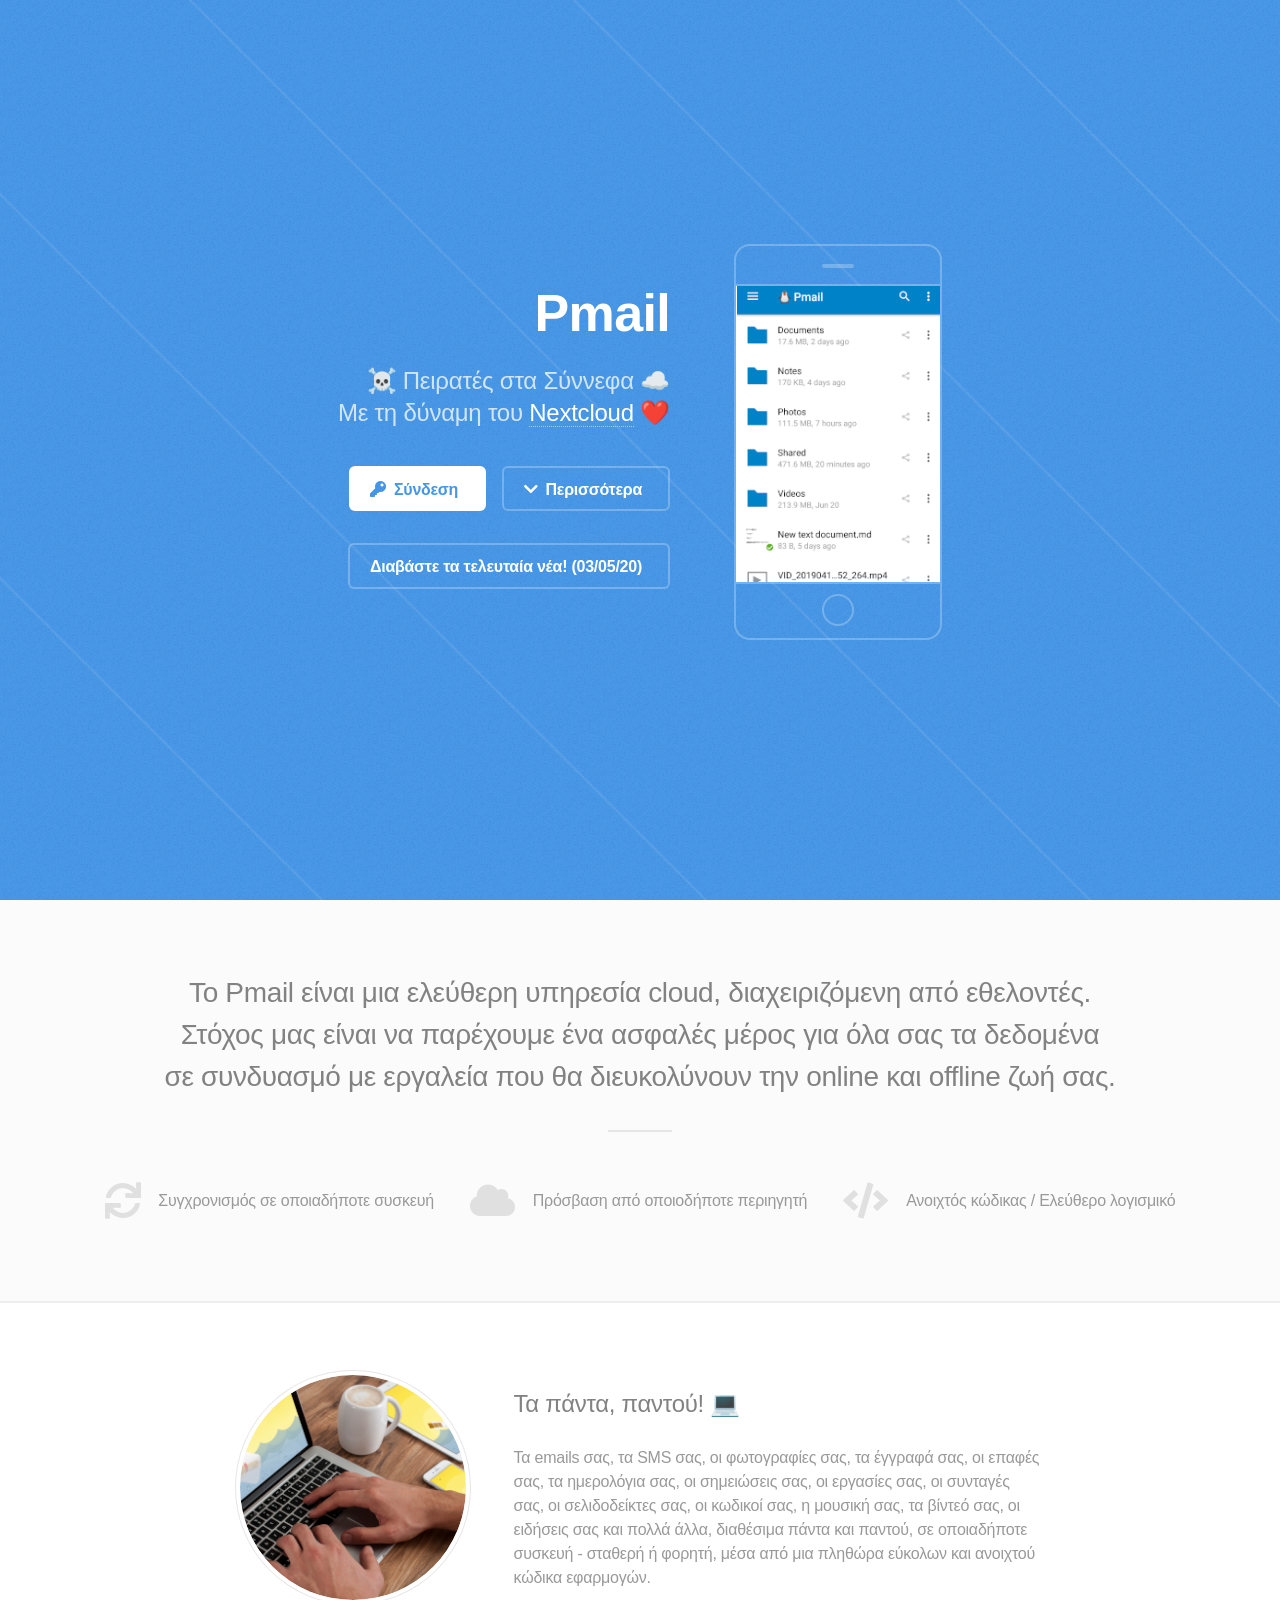
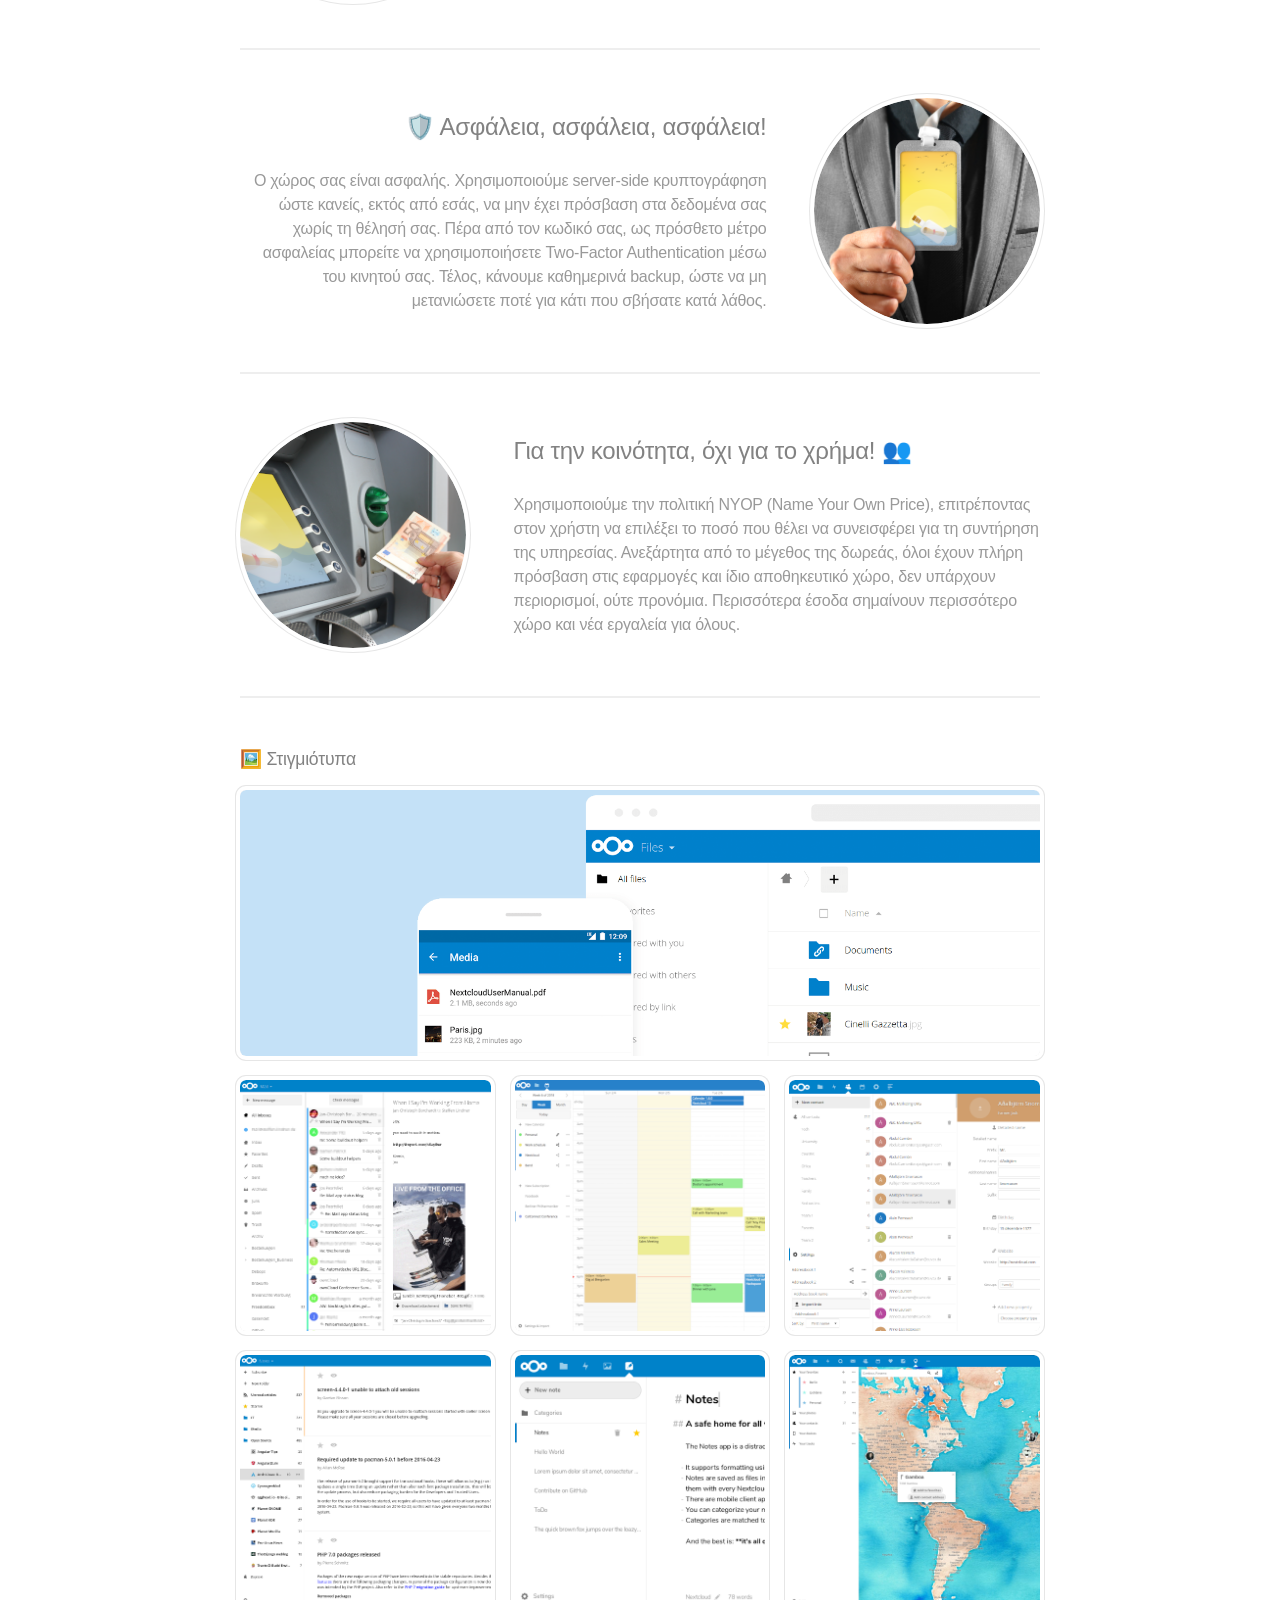
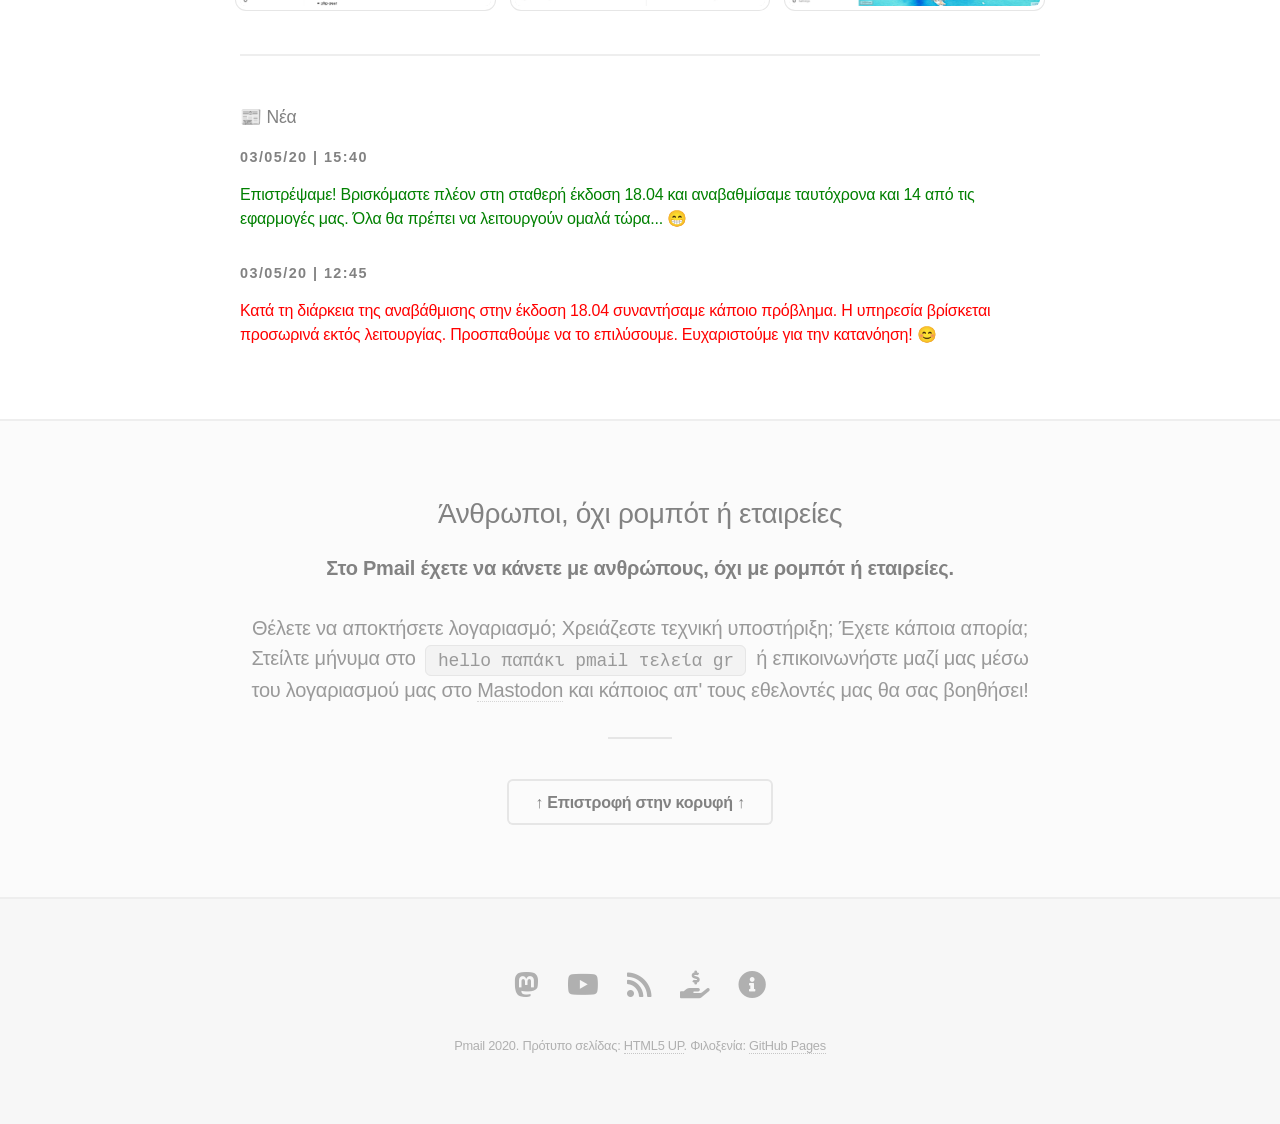
==== index.html @ 4b208e2e "Added NEWS section" ====
<!DOCTYPE HTML>
<!--
	Fractal by HTML5 UP
	html5up.net | @ajlkn
	Free for personal and commercial use under the CCA 3.0 license (html5up.net/license)
-->
<html xmlns="http://www.w3.org/1999/xhtml"
  xmlns:og="http://ogp.me/ns#">
	<head>
		<title>🐧 Pmail</title>
		<meta charset="utf-8" />
        <meta name="title" content="Pmail : Πειρατές Στα Σύννεφα">
        <meta name="description" content="Δωρεάν και ασφαλής cloud υπηρεσία, με τη δύναμη του Nextcloud.">
        <meta name="subject" content="Δωρεάν και ασφαλής cloud υπηρεσία, με τη δύναμη του Nextcloud.">
        <meta name="keywords" content="Pmail, Cloud, Nextcloud, , Owncloud, Dropbox, OneDrive, GoogleDrive, SpiderOak, Mega, iDrive, Box, Seafile, Pcloud, Mediafire, Syncthing, YandexDisk, Cozy, TeamDrive, AmazonCloud, Google Docs, Zoho, RSS, CalDav, CardDav, WebDav, Calendar, Notes, Tasks, Bookmarks, Sync">
        <meta name="author" content="Pmail.gr">
        <meta name="robots" content="index,follow">
        <meta name="googlebot" content="index,follow">
		<meta name="viewport" content="width=device-width, initial-scale=1, user-scalable=no" />
        <meta property="og:title" content="Pmail : Πειρατές Στα Σύννεφα" />
        <meta property="og:description" content="Δωρεάν και ασφαλής cloud υπηρεσία, με τη δύναμη του Nextcloud." />
        <meta property="og:url" content="https://pmail.gr" />
        <meta property="og:image" content="https://pmail.gr/images/thumb.png" />
        <link rel="image_src" href="https://pmail.gr/images/thumb.png" />
		<link rel="stylesheet" href="assets/css/main.css" />
		<noscript><link rel="stylesheet" href="assets/css/noscript.css" /></noscript>
	</head>
	<body class="is-preload">

		<!-- Header -->
			<header id="header">
				<div class="content">
					<h1><a href="#">Pmail</a></h1>
					<p>☠️ Πειρατές στα Σύννεφα ☁️<br />
					Με τη δύναμη του <a href="https://nextcloud.com" target="_blank">Nextcloud</a> ❤️</p>
					<ul class="actions">
						<li><a href="https://cloud.pmail.gr/" class="button primary icon solid fa-key">Σύνδεση</a></li>
						<li><a href="#one" class="button icon solid fa-chevron-down scrolly">Περισσότερα</a></li>
					</ul>
                    <ul class="actions">
                        <li><a href="#three" class="button icon solid scrolly">Διαβάστε τα τελευταία νέα! (03/05/20)</a></li>
					</ul>
				</div>
				<div class="image phone"><div class="inner"><img src="images/screen.png" alt="" /></div></div>
			</header>

		<!-- One -->
			<section id="one" class="wrapper style2 special">
				<header class="major">
					<h2>Το Pmail είναι μια ελεύθερη υπηρεσία cloud, διαχειριζόμενη από εθελοντές. <br />
            Στόχος μας είναι να παρέχουμε ένα ασφαλές μέρος για όλα σας τα δεδομένα <br />
            σε συνδυασμό με εργαλεία που θα διευκολύνουν την online και offline ζωή σας.
				</header>
				<ul class="icons labeled">
					<li><span class="icon solid fa-sync"><span class="label">Συγχρονισμός σε οποιαδήποτε συσκευή</span></span></li>
					<li><span class="icon solid fa-cloud"><span class="label">Πρόσβαση από οποιοδήποτε περιηγητή</span></span></li>
                    <li><span class="icon solid fa-code"><span class="label">Ανοιχτός κώδικας / Ελεύθερο λογισμικό</span></span></li>
				</ul>
			</section>

		<!-- Two -->
			<section id="two" class="wrapper">
				<div class="inner alt">
					<section class="spotlight">
						<div class="image"><img src="images/pic01.png" alt="" /></div>
						<div class="content">
							<h3>Τα πάντα, παντού! 💻</h3>
							<p>Τα emails σας, τα SMS σας, οι φωτογραφίες σας, τα έγγραφά σας, οι επαφές σας, τα ημερολόγια σας, οι σημειώσεις σας, οι εργασίες σας, οι συνταγές σας, οι σελιδοδείκτες σας, οι κωδικοί σας, η μουσική σας, τα βίντεό σας, οι ειδήσεις σας και πολλά άλλα, διαθέσιμα πάντα και παντού, σε οποιαδήποτε συσκευή - σταθερή ή φορητή, μέσα από μια πληθώρα εύκολων και ανοιχτού κώδικα εφαρμογών.</p>
						</div>
					</section>
					<section class="spotlight">
						<div class="image"><img src="images/pic02.png" alt="" /></div>
						<div class="content">
							<h3>🛡️ Ασφάλεια, ασφάλεια, ασφάλεια!</h3>
							<p>Ο χώρος σας είναι ασφαλής. Χρησιμοποιούμε server-side κρυπτογράφηση ώστε κανείς, εκτός από εσάς, να μην έχει πρόσβαση στα δεδομένα σας χωρίς τη θέλησή σας. Πέρα από τον κωδικό σας, ως πρόσθετο μέτρο ασφαλείας μπορείτε να χρησιμοποιήσετε Two-Factor Authentication μέσω του κινητού σας. Τέλος, κάνουμε καθημερινά backup, ώστε να μη μετανιώσετε ποτέ για κάτι που σβήσατε κατά λάθος.</p>
						</div>
					</section>
					<section class="spotlight">
						<div class="image"><img src="images/pic03.png" alt="" /></div>
						<div class="content">
							<h3>Για την κοινότητα, όχι για το χρήμα! 👥</h3>
							<p>Χρησιμοποιούμε την πολιτική NYOP (Name Your Own Price), επιτρέποντας στον χρήστη να επιλέξει το ποσό που θέλει να συνεισφέρει για τη συντήρηση της υπηρεσίας. Ανεξάρτητα από το μέγεθος της δωρεάς, όλοι έχουν πλήρη πρόσβαση στις εφαρμογές και ίδιο αποθηκευτικό χώρο, δεν υπάρχουν περιορισμοί, ούτε προνόμια. Περισσότερα έσοδα σημαίνουν περισσότερο χώρο και νέα εργαλεία για όλους.</p>
						</div>
					</section>

<section>
	</body>
<body>
						<h4>🖼️ Στιγμιότυπα</h4>
						<div class="box alt">
							<div class="row gtr-uniform">
								<div class="col-12"><span class="image fit"><img src="images/pic04.png" alt="Files" title="Files" /></span></div>
								<div class="col-4"><span class="image fit"><img src="images/mail.png" alt="Mail" title="Mail" /></span></div>
								<div class="col-4"><span class="image fit"><img src="images/calendar.png" alt="Calendar" title="Calendar" /></span></div>
								<div class="col-4"><span class="image fit"><img src="images/contacts.png" alt="Contacts" title="Contacts" /></span></div>
								<div class="col-4"><span class="image fit"><img src="images/news.png" alt="News" title="News" /></span></div>
								<div class="col-4"><span class="image fit"><img src="images/notes.png" alt="Notes" title="Notes" /></span></div>
								<div class="col-4"><span class="image fit"><img src="images/maps.png" alt="Maps" title="Maps" /></span></div>
							</div>
						</div>
					</section>

		<!-- Three -->
					<section id="three" class="special">
<h4 align="left">📰 Νέα</h4>
<h5 align="left">03/05/20 | 15:40</h5>
<p align="left" style="color:green">Επιστρέψαμε! Βρισκόμαστε πλέον στη σταθερή έκδοση 18.04 και αναβαθμίσαμε ταυτόχρονα και 14 από τις εφαρμογές μας. Όλα θα πρέπει να λειτουργούν ομαλά τώρα... 😁</p>
<h5 align="left">03/05/20 | 12:45</h5>
<p align="left" style="color:red">Κατά τη διάρκεια της αναβάθμισης στην έκδοση 18.04 συναντήσαμε κάποιο πρόβλημα. Η υπηρεσία βρίσκεται προσωρινά εκτός λειτουργίας. Προσπαθούμε να το επιλύσουμε. Ευχαριστούμε για την κατανόηση! 😊</p>
				</div>
			</section>

			<section id="four" class="wrapper style2 special">
				<header class="major">
					<h2>Άνθρωποι, όχι ρομπότ ή εταιρείες</h2>
					<p><b>Στο Pmail έχετε να κάνετε με ανθρώπους, όχι με ρομπότ ή εταιρείες.</b><br /><br />
					Θέλετε να αποκτήσετε λογαριασμό; Χρειάζεστε τεχνική υποστήριξη; Έχετε κάποια απορία;<br />
                    Στείλτε μήνυμα στο <code>hello παπάκι pmail τελεία gr</code> ή επικοινωνήστε μαζί μας μέσω<br />
                    του λογαριασμού μας στο <a rel="me" href="https://libretooth.gr/@pmail" target="_blank">Mastodon</a> και κάποιος απ' τους εθελοντές μας θα σας βοηθήσει!</p>
                </header>
				<ul class="actions special">
					<li><a href="#header" class="button scrolly">&uarr; Επιστροφή στην κορυφή &uarr;</a></li>
				</ul>
			</section>
	

		<!-- Footer -->
			<footer id="footer">
				<ul class="icons">
					<li><a href="https://libretooth.gr/@pmail" target="_blank" class="icon brands fa-mastodon"><span class="label">Mastodon</span></a></li>
                    <li><a href="https://open.tube/video-channels/pmail/videos" target="_blank" class="icon brands fa-youtube"><span class="label">OpenTube</span></a></li>
                    <li><a href="https://libretooth.gr/users/pmail.rss" target="_blank" class="icon solid fa-rss"><span class="label">RSS</span></a></li>
                    <li><a href="https://el.liberapay.com/pmail/" target="_blank" class="icon solid fa-hand-holding-usd"><span class="label">Liberapay</span></a></li>
                    <li><a href="https://status.pmail.gr/" target="_blank" class="icon solid fas fa-info-circle"><span class="label">Uptime</span></a></li>
				</ul>
				<p class="copyright">Pmail 2020. Πρότυπο σελίδας: <a href="http://html5up.net">HTML5 UP</a>. Φιλοξενία: <a href="https://pages.github.com/">GitHub Pages</a></p>
			</footer>

		<!-- Scripts -->
			<script src="assets/js/jquery.min.js"></script>
			<script src="assets/js/jquery.scrolly.min.js"></script>
			<script src="assets/js/browser.min.js"></script>
			<script src="assets/js/breakpoints.min.js"></script>
			<script src="assets/js/util.js"></script>
			<script src="assets/js/main.js"></script>

	</body>
</html>
---- assets/css/main.css ----
@import url(fontawesome-all.min.css);

/*
	Fractal by HTML5 UP
	html5up.net | @ajlkn
	Free for personal and commercial use under the CCA 3.0 license (html5up.net/license)
*/

html, body, div, span, applet, object,
iframe, h1, h2, h3, h4, h5, h6, p, blockquote,
pre, a, abbr, acronym, address, big, cite,
code, del, dfn, em, img, ins, kbd, q, s, samp,
small, strike, strong, sub, sup, tt, var, b,
u, i, center, dl, dt, dd, ol, ul, li, fieldset,
form, label, legend, table, caption, tbody,
tfoot, thead, tr, th, td, article, aside,
canvas, details, embed, figure, figcaption,
footer, header, hgroup, menu, nav, output, ruby,
section, summary, time, mark, audio, video {
	margin: 0;
	padding: 0;
	border: 0;
	font-size: 100%;
	font: inherit;
	vertical-align: baseline;}

article, aside, details, figcaption, figure,
footer, header, hgroup, menu, nav, section {
	display: block;}

body {
	line-height: 1;
}

ol, ul {
	list-style: none;
}

blockquote, q {
	quotes: none;
}

	blockquote:before, blockquote:after, q:before, q:after {
		content: '';
		content: none;
	}

table {
	border-collapse: collapse;
	border-spacing: 0;
}

body {
	-webkit-text-size-adjust: none;
}

mark {
	background-color: transparent;
	color: inherit;
}

input::-moz-focus-inner {
	border: 0;
	padding: 0;
}

input, select, textarea {
	-moz-appearance: none;
	-webkit-appearance: none;
	-ms-appearance: none;
	appearance: none;
}

/* Basic */

	@-ms-viewport {
		width: device-width;
	}

	body {
		-ms-overflow-style: scrollbar;
	}

	@media screen and (max-width: 360px) {

		html, body {
			min-width: 320px;
		}

	}

	html {
		box-sizing: border-box;
	}

	*, *:before, *:after {
		box-sizing: inherit;
	}

	body {
		background: #ffffff;
	}

		body.is-preload *, body.is-preload *:before, body.is-preload *:after {
			-moz-animation: none !important;
			-webkit-animation: none !important;
			-ms-animation: none !important;
			animation: none !important;
			-moz-transition: none !important;
			-webkit-transition: none !important;
			-ms-transition: none !important;
			transition: none !important;
		}

/* Type */

	body {
		color: #999999;
	}

	html, input, select, textarea {
		font-size: 16pt;
	}

		@media screen and (max-width: 1680px) {

			html, input, select, textarea {
				font-size: 13pt;
			}

		}

		@media screen and (max-width: 1280px) {

			html, input, select, textarea {
				font-size: 12pt;
			}

		}

		@media screen and (max-width: 360px) {

			html, input, select, textarea {
				font-size: 11pt;
			}

		}

	body, input, select, textarea {
		font-family: Arial, Helvetica, sans-serif;
		font-weight: normal;
		line-height: 1.5em;
		letter-spacing: -0.015em;
	}

	a {
		-moz-transition: color 0.2s ease-in-out, border-bottom-color 0.2s ease-in-out;
		-webkit-transition: color 0.2s ease-in-out, border-bottom-color 0.2s ease-in-out;
		-ms-transition: color 0.2s ease-in-out, border-bottom-color 0.2s ease-in-out;
		transition: color 0.2s ease-in-out, border-bottom-color 0.2s ease-in-out;
		text-decoration: none;
		border-bottom: dotted 1px;
	}

		a:hover {
			border-bottom-color: transparent !important;
		}

	strong, b {
		font-weight: bold;
	}

	em, i {
		font-style: italic;
	}

	p {
		margin: 0 0 2em 0;
	}

	h1, h2, h3, h4, h6 {
		font-weight: normal;
		line-height: 1em;
		margin: 0 0 1em 0;
		letter-spacing: -0.0125em;
	}

h5 {
		font-weight: bold;
		line-height: 1em;
		margin: 0 0 1em 0;
		letter-spacing: 0.1em;
	}

		h1 a, h2 a, h3 a, h4 a, h5 a, h6 a {
			color: inherit;
			text-decoration: none;
			border-bottom: none;
		}

		@media screen and (max-width: 980px) {

			h1 br, h2 br, h3 br, h4 br, h5 br, h6 br {
				display: none;
			}

		}

	h2 {
		font-size: 1.75em;
		line-height: 1.5em;
	}

	h3 {
		font-size: 1.5em;
		line-height: 1.5em;
	}

	h4 {
		font-size: 1.1em;
		line-height: 1.5em;
	}

	h5 {
		font-size: 0.9em;
		line-height: 1.5em;
	}

	h6 {
		font-size: 0.7em;
		line-height: 1.5em;
	}

	@media screen and (max-width: 736px) {

		h2 {
			font-size: 1.25em;
		}

		h3 {
			font-size: 1.2em;
		}

		h4 {
			font-size: 1em;
		}

	}

	sub {
		font-size: 0.8em;
		position: relative;
		top: 0.5em;
	}

	sup {
		font-size: 0.8em;
		position: relative;
		top: -0.5em;
	}

	blockquote {
		border-left-style: solid;
		border-left-width: 4px;
		font-style: italic;
		margin: 0 0 2em 0;
		padding: 0.5em 0 0.5em 2em;
	}

	code {
		border-radius: 6px;
		border-style: solid;
		border-width: 1px;
		font-family: "Courier New", monospace;
		font-size: 0.9em;
		margin: 0 0.25em;
		padding: 0.25em 0.65em;
	}

	pre {
		-webkit-overflow-scrolling: touch;
		font-family: "Courier New", monospace;
		font-size: 0.9em;
		margin: 0 0 2em 0;
	}

		pre code {
			display: block;
			line-height: 1.75em;
			padding: 1em 1.5em;
			overflow-x: auto;
		}

	hr {
		border: 0;
		border-bottom-style: solid;
		border-bottom-width: 1px;
		margin: 2em 0;
	}

		hr.major {
			margin: 3em 0;
		}

	.align-left {
		text-align: left;
	}

	.align-center {
		text-align: center;
	}

	.align-right {
		text-align: right;
	}

	input, select, textarea {
		color: #999999;
	}

	a {
		color: inherit;
		border-bottom-color: #d6d6d6;
	}

		a:hover {
			color: #4696e5;
		}

	strong, b {
		color: #828282;
	}

	h1, h2, h3, h4, h5, h6 {
		color: #828282;
	}

	blockquote {
		border-left-color: #e6e6e6;
	}

	code {
		background: rgba(144, 144, 144, 0.075);
		border-color: #e6e6e6;
	}

	hr {
		border-bottom-color: #e6e6e6;
	}

/* Row */

	.row {
		display: flex;
		flex-wrap: wrap;
		box-sizing: border-box;
		align-items: stretch;
	}

		.row > * {
			box-sizing: border-box;
		}

		.row.gtr-uniform > * > :last-child {
			margin-bottom: 0;
		}

		.row.aln-left {
			justify-content: flex-start;
		}

		.row.aln-center {
			justify-content: center;
		}

		.row.aln-right {
			justify-content: flex-end;
		}

		.row.aln-top {
			align-items: flex-start;
		}

		.row.aln-middle {
			align-items: center;
		}

		.row.aln-bottom {
			align-items: flex-end;
		}

		.row > .imp {
			order: -1;
		}

		.row > .col-1 {
			width: 8.33333%;
		}

		.row > .off-1 {
			margin-left: 8.33333%;
		}

		.row > .col-2 {
			width: 16.66667%;
		}

		.row > .off-2 {
			margin-left: 16.66667%;
		}

		.row > .col-3 {
			width: 25%;
		}

		.row > .off-3 {
			margin-left: 25%;
		}

		.row > .col-4 {
			width: 33.33333%;
		}

		.row > .off-4 {
			margin-left: 33.33333%;
		}

		.row > .col-5 {
			width: 41.66667%;
		}

		.row > .off-5 {
			margin-left: 41.66667%;
		}

		.row > .col-6 {
			width: 50%;
		}

		.row > .off-6 {
			margin-left: 50%;
		}

		.row > .col-7 {
			width: 58.33333%;
		}

		.row > .off-7 {
			margin-left: 58.33333%;
		}

		.row > .col-8 {
			width: 66.66667%;
		}

		.row > .off-8 {
			margin-left: 66.66667%;
		}

		.row > .col-9 {
			width: 75%;
		}

		.row > .off-9 {
			margin-left: 75%;
		}

		.row > .col-10 {
			width: 83.33333%;
		}

		.row > .off-10 {
			margin-left: 83.33333%;
		}

		.row > .col-11 {
			width: 91.66667%;
		}

		.row > .off-11 {
			margin-left: 91.66667%;
		}

		.row > .col-12 {
			width: 100%;
		}

		.row > .off-12 {
			margin-left: 100%;
		}

		.row.gtr-0 {
			margin-top: 0;
			margin-left: 0em;
		}

			.row.gtr-0 > * {
				padding: 0 0 0 0em;
			}

			.row.gtr-0.gtr-uniform {
				margin-top: 0em;
			}

				.row.gtr-0.gtr-uniform > * {
					padding-top: 0em;
				}

		.row.gtr-25 {
			margin-top: 0;
			margin-left: -0.375em;
		}

			.row.gtr-25 > * {
				padding: 0 0 0 0.375em;
			}

			.row.gtr-25.gtr-uniform {
				margin-top: -0.375em;
			}

				.row.gtr-25.gtr-uniform > * {
					padding-top: 0.375em;
				}

		.row.gtr-50 {
			margin-top: 0;
			margin-left: -0.75em;
		}

			.row.gtr-50 > * {
				padding: 0 0 0 0.75em;
			}

			.row.gtr-50.gtr-uniform {
				margin-top: -0.75em;
			}

				.row.gtr-50.gtr-uniform > * {
					padding-top: 0.75em;
				}

		.row {
			margin-top: 0;
			margin-left: -1.5em;
		}

			.row > * {
				padding: 0 0 0 1.5em;
			}

			.row.gtr-uniform {
				margin-top: -1.5em;
			}

				.row.gtr-uniform > * {
					padding-top: 1.5em;
				}

		.row.gtr-150 {
			margin-top: 0;
			margin-left: -2.25em;
		}

			.row.gtr-150 > * {
				padding: 0 0 0 2.25em;
			}

			.row.gtr-150.gtr-uniform {
				margin-top: -2.25em;
			}

				.row.gtr-150.gtr-uniform > * {
					padding-top: 2.25em;
				}

		.row.gtr-200 {
			margin-top: 0;
			margin-left: -3em;
		}

			.row.gtr-200 > * {
				padding: 0 0 0 3em;
			}

			.row.gtr-200.gtr-uniform {
				margin-top: -3em;
			}

				.row.gtr-200.gtr-uniform > * {
					padding-top: 3em;
				}

		@media screen and (max-width: 1680px) {

			.row {
				display: flex;
				flex-wrap: wrap;
				box-sizing: border-box;
				align-items: stretch;
			}

				.row > * {
					box-sizing: border-box;
				}

				.row.gtr-uniform > * > :last-child {
					margin-bottom: 0;
				}

				.row.aln-left {
					justify-content: flex-start;
				}

				.row.aln-center {
					justify-content: center;
				}

				.row.aln-right {
					justify-content: flex-end;
				}

				.row.aln-top {
					align-items: flex-start;
				}

				.row.aln-middle {
					align-items: center;
				}

				.row.aln-bottom {
					align-items: flex-end;
				}

				.row > .imp-xlarge {
					order: -1;
				}

				.row > .col-1-xlarge {
					width: 8.33333%;
				}

				.row > .off-1-xlarge {
					margin-left: 8.33333%;
				}

				.row > .col-2-xlarge {
					width: 16.66667%;
				}

				.row > .off-2-xlarge {
					margin-left: 16.66667%;
				}

				.row > .col-3-xlarge {
					width: 25%;
				}

				.row > .off-3-xlarge {
					margin-left: 25%;
				}

				.row > .col-4-xlarge {
					width: 33.33333%;
				}

				.row > .off-4-xlarge {
					margin-left: 33.33333%;
				}

				.row > .col-5-xlarge {
					width: 41.66667%;
				}

				.row > .off-5-xlarge {
					margin-left: 41.66667%;
				}

				.row > .col-6-xlarge {
					width: 50%;
				}

				.row > .off-6-xlarge {
					margin-left: 50%;
				}

				.row > .col-7-xlarge {
					width: 58.33333%;
				}

				.row > .off-7-xlarge {
					margin-left: 58.33333%;
				}

				.row > .col-8-xlarge {
					width: 66.66667%;
				}

				.row > .off-8-xlarge {
					margin-left: 66.66667%;
				}

				.row > .col-9-xlarge {
					width: 75%;
				}

				.row > .off-9-xlarge {
					margin-left: 75%;
				}

				.row > .col-10-xlarge {
					width: 83.33333%;
				}

				.row > .off-10-xlarge {
					margin-left: 83.33333%;
				}

				.row > .col-11-xlarge {
					width: 91.66667%;
				}

				.row > .off-11-xlarge {
					margin-left: 91.66667%;
				}

				.row > .col-12-xlarge {
					width: 100%;
				}

				.row > .off-12-xlarge {
					margin-left: 100%;
				}

				.row.gtr-0 {
					margin-top: 0;
					margin-left: 0em;
				}

					.row.gtr-0 > * {
						padding: 0 0 0 0em;
					}

					.row.gtr-0.gtr-uniform {
						margin-top: 0em;
					}

						.row.gtr-0.gtr-uniform > * {
							padding-top: 0em;
						}

				.row.gtr-25 {
					margin-top: 0;
					margin-left: -0.375em;
				}

					.row.gtr-25 > * {
						padding: 0 0 0 0.375em;
					}

					.row.gtr-25.gtr-uniform {
						margin-top: -0.375em;
					}

						.row.gtr-25.gtr-uniform > * {
							padding-top: 0.375em;
						}

				.row.gtr-50 {
					margin-top: 0;
					margin-left: -0.75em;
				}

					.row.gtr-50 > * {
						padding: 0 0 0 0.75em;
					}

					.row.gtr-50.gtr-uniform {
						margin-top: -0.75em;
					}

						.row.gtr-50.gtr-uniform > * {
							padding-top: 0.75em;
						}

				.row {
					margin-top: 0;
					margin-left: -1.5em;
				}

					.row > * {
						padding: 0 0 0 1.5em;
					}

					.row.gtr-uniform {
						margin-top: -1.5em;
					}

						.row.gtr-uniform > * {
							padding-top: 1.5em;
						}

				.row.gtr-150 {
					margin-top: 0;
					margin-left: -2.25em;
				}

					.row.gtr-150 > * {
						padding: 0 0 0 2.25em;
					}

					.row.gtr-150.gtr-uniform {
						margin-top: -2.25em;
					}

						.row.gtr-150.gtr-uniform > * {
							padding-top: 2.25em;
						}

				.row.gtr-200 {
					margin-top: 0;
					margin-left: -3em;
				}

					.row.gtr-200 > * {
						padding: 0 0 0 3em;
					}

					.row.gtr-200.gtr-uniform {
						margin-top: -3em;
					}

						.row.gtr-200.gtr-uniform > * {
							padding-top: 3em;
						}

		}

		@media screen and (max-width: 1280px) {

			.row {
				display: flex;
				flex-wrap: wrap;
				box-sizing: border-box;
				align-items: stretch;
			}

				.row > * {
					box-sizing: border-box;
				}

				.row.gtr-uniform > * > :last-child {
					margin-bottom: 0;
				}

				.row.aln-left {
					justify-content: flex-start;
				}

				.row.aln-center {
					justify-content: center;
				}

				.row.aln-right {
					justify-content: flex-end;
				}

				.row.aln-top {
					align-items: flex-start;
				}

				.row.aln-middle {
					align-items: center;
				}

				.row.aln-bottom {
					align-items: flex-end;
				}

				.row > .imp-large {
					order: -1;
				}

				.row > .col-1-large {
					width: 8.33333%;
				}

				.row > .off-1-large {
					margin-left: 8.33333%;
				}

				.row > .col-2-large {
					width: 16.66667%;
				}

				.row > .off-2-large {
					margin-left: 16.66667%;
				}

				.row > .col-3-large {
					width: 25%;
				}

				.row > .off-3-large {
					margin-left: 25%;
				}

				.row > .col-4-large {
					width: 33.33333%;
				}

				.row > .off-4-large {
					margin-left: 33.33333%;
				}

				.row > .col-5-large {
					width: 41.66667%;
				}

				.row > .off-5-large {
					margin-left: 41.66667%;
				}

				.row > .col-6-large {
					width: 50%;
				}

				.row > .off-6-large {
					margin-left: 50%;
				}

				.row > .col-7-large {
					width: 58.33333%;
				}

				.row > .off-7-large {
					margin-left: 58.33333%;
				}

				.row > .col-8-large {
					width: 66.66667%;
				}

				.row > .off-8-large {
					margin-left: 66.66667%;
				}

				.row > .col-9-large {
					width: 75%;
				}

				.row > .off-9-large {
					margin-left: 75%;
				}

				.row > .col-10-large {
					width: 83.33333%;
				}

				.row > .off-10-large {
					margin-left: 83.33333%;
				}

				.row > .col-11-large {
					width: 91.66667%;
				}

				.row > .off-11-large {
					margin-left: 91.66667%;
				}

				.row > .col-12-large {
					width: 100%;
				}

				.row > .off-12-large {
					margin-left: 100%;
				}

				.row.gtr-0 {
					margin-top: 0;
					margin-left: 0em;
				}

					.row.gtr-0 > * {
						padding: 0 0 0 0em;
					}

					.row.gtr-0.gtr-uniform {
						margin-top: 0em;
					}

						.row.gtr-0.gtr-uniform > * {
							padding-top: 0em;
						}

				.row.gtr-25 {
					margin-top: 0;
					margin-left: -0.375em;
				}

					.row.gtr-25 > * {
						padding: 0 0 0 0.375em;
					}

					.row.gtr-25.gtr-uniform {
						margin-top: -0.375em;
					}

						.row.gtr-25.gtr-uniform > * {
							padding-top: 0.375em;
						}

				.row.gtr-50 {
					margin-top: 0;
					margin-left: -0.75em;
				}

					.row.gtr-50 > * {
						padding: 0 0 0 0.75em;
					}

					.row.gtr-50.gtr-uniform {
						margin-top: -0.75em;
					}

						.row.gtr-50.gtr-uniform > * {
							padding-top: 0.75em;
						}

				.row {
					margin-top: 0;
					margin-left: -1.5em;
				}

					.row > * {
						padding: 0 0 0 1.5em;
					}

					.row.gtr-uniform {
						margin-top: -1.5em;
					}

						.row.gtr-uniform > * {
							padding-top: 1.5em;
						}

				.row.gtr-150 {
					margin-top: 0;
					margin-left: -2.25em;
				}

					.row.gtr-150 > * {
						padding: 0 0 0 2.25em;
					}

					.row.gtr-150.gtr-uniform {
						margin-top: -2.25em;
					}

						.row.gtr-150.gtr-uniform > * {
							padding-top: 2.25em;
						}

				.row.gtr-200 {
					margin-top: 0;
					margin-left: -3em;
				}

					.row.gtr-200 > * {
						padding: 0 0 0 3em;
					}

					.row.gtr-200.gtr-uniform {
						margin-top: -3em;
					}

						.row.gtr-200.gtr-uniform > * {
							padding-top: 3em;
						}

		}

		@media screen and (max-width: 980px) {

			.row {
				display: flex;
				flex-wrap: wrap;
				box-sizing: border-box;
				align-items: stretch;
			}

				.row > * {
					box-sizing: border-box;
				}

				.row.gtr-uniform > * > :last-child {
					margin-bottom: 0;
				}

				.row.aln-left {
					justify-content: flex-start;
				}

				.row.aln-center {
					justify-content: center;
				}

				.row.aln-right {
					justify-content: flex-end;
				}

				.row.aln-top {
					align-items: flex-start;
				}

				.row.aln-middle {
					align-items: center;
				}

				.row.aln-bottom {
					align-items: flex-end;
				}

				.row > .imp-medium {
					order: -1;
				}

				.row > .col-1-medium {
					width: 8.33333%;
				}

				.row > .off-1-medium {
					margin-left: 8.33333%;
				}

				.row > .col-2-medium {
					width: 16.66667%;
				}

				.row > .off-2-medium {
					margin-left: 16.66667%;
				}

				.row > .col-3-medium {
					width: 25%;
				}

				.row > .off-3-medium {
					margin-left: 25%;
				}

				.row > .col-4-medium {
					width: 33.33333%;
				}

				.row > .off-4-medium {
					margin-left: 33.33333%;
				}

				.row > .col-5-medium {
					width: 41.66667%;
				}

				.row > .off-5-medium {
					margin-left: 41.66667%;
				}

				.row > .col-6-medium {
					width: 50%;
				}

				.row > .off-6-medium {
					margin-left: 50%;
				}

				.row > .col-7-medium {
					width: 58.33333%;
				}

				.row > .off-7-medium {
					margin-left: 58.33333%;
				}

				.row > .col-8-medium {
					width: 66.66667%;
				}

				.row > .off-8-medium {
					margin-left: 66.66667%;
				}

				.row > .col-9-medium {
					width: 75%;
				}

				.row > .off-9-medium {
					margin-left: 75%;
				}

				.row > .col-10-medium {
					width: 83.33333%;
				}

				.row > .off-10-medium {
					margin-left: 83.33333%;
				}

				.row > .col-11-medium {
					width: 91.66667%;
				}

				.row > .off-11-medium {
					margin-left: 91.66667%;
				}

				.row > .col-12-medium {
					width: 100%;
				}

				.row > .off-12-medium {
					margin-left: 100%;
				}

				.row.gtr-0 {
					margin-top: 0;
					margin-left: 0em;
				}

					.row.gtr-0 > * {
						padding: 0 0 0 0em;
					}

					.row.gtr-0.gtr-uniform {
						margin-top: 0em;
					}

						.row.gtr-0.gtr-uniform > * {
							padding-top: 0em;
						}

				.row.gtr-25 {
					margin-top: 0;
					margin-left: -0.375em;
				}

					.row.gtr-25 > * {
						padding: 0 0 0 0.375em;
					}

					.row.gtr-25.gtr-uniform {
						margin-top: -0.375em;
					}

						.row.gtr-25.gtr-uniform > * {
							padding-top: 0.375em;
						}

				.row.gtr-50 {
					margin-top: 0;
					margin-left: -0.75em;
				}

					.row.gtr-50 > * {
						padding: 0 0 0 0.75em;
					}

					.row.gtr-50.gtr-uniform {
						margin-top: -0.75em;
					}

						.row.gtr-50.gtr-uniform > * {
							padding-top: 0.75em;
						}

				.row {
					margin-top: 0;
					margin-left: -1.5em;
				}

					.row > * {
						padding: 0 0 0 1.5em;
					}

					.row.gtr-uniform {
						margin-top: -1.5em;
					}

						.row.gtr-uniform > * {
							padding-top: 1.5em;
						}

				.row.gtr-150 {
					margin-top: 0;
					margin-left: -2.25em;
				}

					.row.gtr-150 > * {
						padding: 0 0 0 2.25em;
					}

					.row.gtr-150.gtr-uniform {
						margin-top: -2.25em;
					}

						.row.gtr-150.gtr-uniform > * {
							padding-top: 2.25em;
						}

				.row.gtr-200 {
					margin-top: 0;
					margin-left: -3em;
				}

					.row.gtr-200 > * {
						padding: 0 0 0 3em;
					}

					.row.gtr-200.gtr-uniform {
						margin-top: -3em;
					}

						.row.gtr-200.gtr-uniform > * {
							padding-top: 3em;
						}

		}

		@media screen and (max-width: 736px) {

			.row {
				display: flex;
				flex-wrap: wrap;
				box-sizing: border-box;
				align-items: stretch;
			}

				.row > * {
					box-sizing: border-box;
				}

				.row.gtr-uniform > * > :last-child {
					margin-bottom: 0;
				}

				.row.aln-left {
					justify-content: flex-start;
				}

				.row.aln-center {
					justify-content: center;
				}

				.row.aln-right {
					justify-content: flex-end;
				}

				.row.aln-top {
					align-items: flex-start;
				}

				.row.aln-middle {
					align-items: center;
				}

				.row.aln-bottom {
					align-items: flex-end;
				}

				.row > .imp-small {
					order: -1;
				}

				.row > .col-1-small {
					width: 8.33333%;
				}

				.row > .off-1-small {
					margin-left: 8.33333%;
				}

				.row > .col-2-small {
					width: 16.66667%;
				}

				.row > .off-2-small {
					margin-left: 16.66667%;
				}

				.row > .col-3-small {
					width: 25%;
				}

				.row > .off-3-small {
					margin-left: 25%;
				}

				.row > .col-4-small {
					width: 33.33333%;
				}

				.row > .off-4-small {
					margin-left: 33.33333%;
				}

				.row > .col-5-small {
					width: 41.66667%;
				}

				.row > .off-5-small {
					margin-left: 41.66667%;
				}

				.row > .col-6-small {
					width: 50%;
				}

				.row > .off-6-small {
					margin-left: 50%;
				}

				.row > .col-7-small {
					width: 58.33333%;
				}

				.row > .off-7-small {
					margin-left: 58.33333%;
				}

				.row > .col-8-small {
					width: 66.66667%;
				}

				.row > .off-8-small {
					margin-left: 66.66667%;
				}

				.row > .col-9-small {
					width: 75%;
				}

				.row > .off-9-small {
					margin-left: 75%;
				}

				.row > .col-10-small {
					width: 83.33333%;
				}

				.row > .off-10-small {
					margin-left: 83.33333%;
				}

				.row > .col-11-small {
					width: 91.66667%;
				}

				.row > .off-11-small {
					margin-left: 91.66667%;
				}

				.row > .col-12-small {
					width: 100%;
				}

				.row > .off-12-small {
					margin-left: 100%;
				}

				.row.gtr-0 {
					margin-top: 0;
					margin-left: 0em;
				}

					.row.gtr-0 > * {
						padding: 0 0 0 0em;
					}

					.row.gtr-0.gtr-uniform {
						margin-top: 0em;
					}

						.row.gtr-0.gtr-uniform > * {
							padding-top: 0em;
						}

				.row.gtr-25 {
					margin-top: 0;
					margin-left: -0.375em;
				}

					.row.gtr-25 > * {
						padding: 0 0 0 0.375em;
					}

					.row.gtr-25.gtr-uniform {
						margin-top: -0.375em;
					}

						.row.gtr-25.gtr-uniform > * {
							padding-top: 0.375em;
						}

				.row.gtr-50 {
					margin-top: 0;
					margin-left: -0.75em;
				}

					.row.gtr-50 > * {
						padding: 0 0 0 0.75em;
					}

					.row.gtr-50.gtr-uniform {
						margin-top: -0.75em;
					}

						.row.gtr-50.gtr-uniform > * {
							padding-top: 0.75em;
						}

				.row {
					margin-top: 0;
					margin-left: -1.5em;
				}

					.row > * {
						padding: 0 0 0 1.5em;
					}

					.row.gtr-uniform {
						margin-top: -1.5em;
					}

						.row.gtr-uniform > * {
							padding-top: 1.5em;
						}

				.row.gtr-150 {
					margin-top: 0;
					margin-left: -2.25em;
				}

					.row.gtr-150 > * {
						padding: 0 0 0 2.25em;
					}

					.row.gtr-150.gtr-uniform {
						margin-top: -2.25em;
					}

						.row.gtr-150.gtr-uniform > * {
							padding-top: 2.25em;
						}

				.row.gtr-200 {
					margin-top: 0;
					margin-left: -3em;
				}

					.row.gtr-200 > * {
						padding: 0 0 0 3em;
					}

					.row.gtr-200.gtr-uniform {
						margin-top: -3em;
					}

						.row.gtr-200.gtr-uniform > * {
							padding-top: 3em;
						}

		}

		@media screen and (max-width: 480px) {

			.row {
				display: flex;
				flex-wrap: wrap;
				box-sizing: border-box;
				align-items: stretch;
			}

				.row > * {
					box-sizing: border-box;
				}

				.row.gtr-uniform > * > :last-child {
					margin-bottom: 0;
				}

				.row.aln-left {
					justify-content: flex-start;
				}

				.row.aln-center {
					justify-content: center;
				}

				.row.aln-right {
					justify-content: flex-end;
				}

				.row.aln-top {
					align-items: flex-start;
				}

				.row.aln-middle {
					align-items: center;
				}

				.row.aln-bottom {
					align-items: flex-end;
				}

				.row > .imp-xsmall {
					order: -1;
				}

				.row > .col-1-xsmall {
					width: 8.33333%;
				}

				.row > .off-1-xsmall {
					margin-left: 8.33333%;
				}

				.row > .col-2-xsmall {
					width: 16.66667%;
				}

				.row > .off-2-xsmall {
					margin-left: 16.66667%;
				}

				.row > .col-3-xsmall {
					width: 25%;
				}

				.row > .off-3-xsmall {
					margin-left: 25%;
				}

				.row > .col-4-xsmall {
					width: 33.33333%;
				}

				.row > .off-4-xsmall {
					margin-left: 33.33333%;
				}

				.row > .col-5-xsmall {
					width: 41.66667%;
				}

				.row > .off-5-xsmall {
					margin-left: 41.66667%;
				}

				.row > .col-6-xsmall {
					width: 50%;
				}

				.row > .off-6-xsmall {
					margin-left: 50%;
				}

				.row > .col-7-xsmall {
					width: 58.33333%;
				}

				.row > .off-7-xsmall {
					margin-left: 58.33333%;
				}

				.row > .col-8-xsmall {
					width: 66.66667%;
				}

				.row > .off-8-xsmall {
					margin-left: 66.66667%;
				}

				.row > .col-9-xsmall {
					width: 75%;
				}

				.row > .off-9-xsmall {
					margin-left: 75%;
				}

				.row > .col-10-xsmall {
					width: 83.33333%;
				}

				.row > .off-10-xsmall {
					margin-left: 83.33333%;
				}

				.row > .col-11-xsmall {
					width: 91.66667%;
				}

				.row > .off-11-xsmall {
					margin-left: 91.66667%;
				}

				.row > .col-12-xsmall {
					width: 100%;
				}

				.row > .off-12-xsmall {
					margin-left: 100%;
				}

				.row.gtr-0 {
					margin-top: 0;
					margin-left: 0em;
				}

					.row.gtr-0 > * {
						padding: 0 0 0 0em;
					}

					.row.gtr-0.gtr-uniform {
						margin-top: 0em;
					}

						.row.gtr-0.gtr-uniform > * {
							padding-top: 0em;
						}

				.row.gtr-25 {
					margin-top: 0;
					margin-left: -0.375em;
				}

					.row.gtr-25 > * {
						padding: 0 0 0 0.375em;
					}

					.row.gtr-25.gtr-uniform {
						margin-top: -0.375em;
					}

						.row.gtr-25.gtr-uniform > * {
							padding-top: 0.375em;
						}

				.row.gtr-50 {
					margin-top: 0;
					margin-left: -0.75em;
				}

					.row.gtr-50 > * {
						padding: 0 0 0 0.75em;
					}

					.row.gtr-50.gtr-uniform {
						margin-top: -0.75em;
					}

						.row.gtr-50.gtr-uniform > * {
							padding-top: 0.75em;
						}

				.row {
					margin-top: 0;
					margin-left: -1.5em;
				}

					.row > * {
						padding: 0 0 0 1.5em;
					}

					.row.gtr-uniform {
						margin-top: -1.5em;
					}

						.row.gtr-uniform > * {
							padding-top: 1.5em;
						}

				.row.gtr-150 {
					margin-top: 0;
					margin-left: -2.25em;
				}

					.row.gtr-150 > * {
						padding: 0 0 0 2.25em;
					}

					.row.gtr-150.gtr-uniform {
						margin-top: -2.25em;
					}

						.row.gtr-150.gtr-uniform > * {
							padding-top: 2.25em;
						}

				.row.gtr-200 {
					margin-top: 0;
					margin-left: -3em;
				}

					.row.gtr-200 > * {
						padding: 0 0 0 3em;
					}

					.row.gtr-200.gtr-uniform {
						margin-top: -3em;
					}

						.row.gtr-200.gtr-uniform > * {
							padding-top: 3em;
						}

		}

/* Box */

	.box {
		border-radius: 6px;
		border: solid 1px #e6e6e6;
		margin-bottom: 2em;
		padding: 1.5em;
	}

		.box > :last-child,
		.box > :last-child > :last-child,
		.box > :last-child > :last-child > :last-child {
			margin-bottom: 0;
		}

		.box.alt {
			border: 0;
			border-radius: 0;
			padding: 0;
		}

/* Button */

	input[type="submit"],
	input[type="reset"],
	input[type="button"],
	button,
	.button {
		-moz-appearance: none;
		-webkit-appearance: none;
		-ms-appearance: none;
		appearance: none;
		-moz-transition: background-color 0.2s ease-in-out, color 0.2s ease-in-out;
		-webkit-transition: background-color 0.2s ease-in-out, color 0.2s ease-in-out;
		-ms-transition: background-color 0.2s ease-in-out, color 0.2s ease-in-out;
		transition: background-color 0.2s ease-in-out, color 0.2s ease-in-out;
		border-radius: 6px;
		border: 0;
		cursor: pointer;
		display: inline-block;
		font-weight: bold;
		height: 2.85em;
		line-height: 2.95em;
		padding: 0 1.75em;
		text-align: center;
		text-decoration: none;
		white-space: nowrap;
	}

		input[type="submit"].icon,
		input[type="reset"].icon,
		input[type="button"].icon,
		button.icon,
		.button.icon {
			padding-left: 1.35em;
		}

			input[type="submit"].icon:before,
			input[type="reset"].icon:before,
			input[type="button"].icon:before,
			button.icon:before,
			.button.icon:before {
				margin-right: 0.5em;
			}

		input[type="submit"].fit,
		input[type="reset"].fit,
		input[type="button"].fit,
		button.fit,
		.button.fit {
			width: 100%;
		}

		input[type="submit"].small,
		input[type="reset"].small,
		input[type="button"].small,
		button.small,
		.button.small {
			font-size: 0.8em;
		}

		input[type="submit"].large,
		input[type="reset"].large,
		input[type="button"].large,
		button.large,
		.button.large {
			font-size: 1.35em;
		}

		input[type="submit"].disabled, input[type="submit"]:disabled,
		input[type="reset"].disabled,
		input[type="reset"]:disabled,
		input[type="button"].disabled,
		input[type="button"]:disabled,
		button.disabled,
		button:disabled,
		.button.disabled,
		.button:disabled {
			pointer-events: none;
			cursor: default;
			opacity: 0.25;
		}

		@media screen and (max-width: 480px) {

			input[type="submit"].icon,
			input[type="reset"].icon,
			input[type="button"].icon,
			button.icon,
			.button.icon {
				padding: 0;
			}

		}

	@media screen and (max-width: 480px) and (orientation: portrait) {

		input[type="submit"],
		input[type="reset"],
		input[type="button"],
		button,
		.button {
			padding: 0;
		}

	}

	input[type="submit"],
	input[type="reset"],
	input[type="button"],
	button,
	.button {
		background-color: transparent;
		color: #828282 !important;
		box-shadow: inset 0 0 0 2px #e6e6e6;
	}

		input[type="submit"]:hover,
		input[type="reset"]:hover,
		input[type="button"]:hover,
		button:hover,
		.button:hover {
			background-color: rgba(144, 144, 144, 0.075);
		}

		input[type="submit"]:active,
		input[type="reset"]:active,
		input[type="button"]:active,
		button:active,
		.button:active {
			background-color: rgba(144, 144, 144, 0.15);
		}

		input[type="submit"].primary,
		input[type="reset"].primary,
		input[type="button"].primary,
		button.primary,
		.button.primary {
			box-shadow: none;
			background-color: #4696e5;
			color: #ffffff !important;
		}

			input[type="submit"].primary:hover,
			input[type="reset"].primary:hover,
			input[type="button"].primary:hover,
			button.primary:hover,
			.button.primary:hover {
				background-color: #5ca3e8;
			}

			input[type="submit"].primary:active,
			input[type="reset"].primary:active,
			input[type="button"].primary:active,
			button.primary:active,
			.button.primary:active {
				background-color: #3089e2;
			}

/* Form */

	form {
		margin: 0 0 2em 0;
	}

	label {
		display: block;
		font-size: 0.9em;
		font-weight: bold;
		margin: 0 0 1em 0;
	}

	input[type="text"],
	input[type="password"],
	input[type="email"],
	select,
	textarea {
		-moz-appearance: none;
		-webkit-appearance: none;
		-ms-appearance: none;
		appearance: none;
		border-radius: 6px;
		border: none;
		border-style: solid;
		border-width: 1px;
		color: inherit;
		display: block;
		outline: 0;
		padding: 0 1em;
		text-decoration: none;
		width: 100%;
	}

		input[type="text"]:invalid,
		input[type="password"]:invalid,
		input[type="email"]:invalid,
		select:invalid,
		textarea:invalid {
			box-shadow: none;
		}

	select {
		background-image: url("data:image/svg+xml;charset=utf8,%3Csvg xmlns='http://www.w3.org/2000/svg' width='40' height='40' preserveAspectRatio='none' viewBox='0 0 40 40'%3E%3Cpath d='M9.4,12.3l10.4,10.4l10.4-10.4c0.2-0.2,0.5-0.4,0.9-0.4c0.3,0,0.6,0.1,0.9,0.4l3.3,3.3c0.2,0.2,0.4,0.5,0.4,0.9 c0,0.4-0.1,0.6-0.4,0.9L20.7,31.9c-0.2,0.2-0.5,0.4-0.9,0.4c-0.3,0-0.6-0.1-0.9-0.4L4.3,17.3c-0.2-0.2-0.4-0.5-0.4-0.9 c0-0.4,0.1-0.6,0.4-0.9l3.3-3.3c0.2-0.2,0.5-0.4,0.9-0.4S9.1,12.1,9.4,12.3z' fill='%23e6e6e6' /%3E%3C/svg%3E");
		background-size: 1.25rem;
		background-repeat: no-repeat;
		background-position: calc(100% - 1rem) center;
		height: 2.75em;
		padding-right: 2.75em;
		text-overflow: ellipsis;
	}

		select option {
			color: #828282;
			background: #ffffff;
		}

		select:focus::-ms-value {
			background-color: transparent;
		}

		select::-ms-expand {
			display: none;
		}

	input[type="text"],
	input[type="password"],
	input[type="email"],
	select {
		height: 2.75em;
	}

	textarea {
		padding: 0.75em 1em;
	}

	input[type="checkbox"],
	input[type="radio"] {
		-moz-appearance: none;
		-webkit-appearance: none;
		-ms-appearance: none;
		appearance: none;
		display: block;
		float: left;
		margin-right: -2em;
		opacity: 0;
		width: 1em;
		z-index: -1;
	}

		input[type="checkbox"] + label,
		input[type="radio"] + label {
			text-decoration: none;
			cursor: pointer;
			display: inline-block;
			font-size: 1em;
			font-weight: normal;
			padding-left: 2.4em;
			padding-right: 0.75em;
			position: relative;
		}

			input[type="checkbox"] + label:before,
			input[type="radio"] + label:before {
				-moz-osx-font-smoothing: grayscale;
				-webkit-font-smoothing: antialiased;
				display: inline-block;
				font-style: normal;
				font-variant: normal;
				text-rendering: auto;
				line-height: 1;
				text-transform: none !important;
				font-family: 'Font Awesome 5 Free';
				font-weight: 900;
			}

			input[type="checkbox"] + label:before,
			input[type="radio"] + label:before {
				border-radius: 6px;
				border-style: solid;
				border-width: 1px;
				content: '';
				display: inline-block;
				font-size: 0.8em;
				height: 2.0625em;
				left: 0;
				line-height: 2.0625em;
				position: absolute;
				text-align: center;
				top: 0;
				width: 2.0625em;
			}

		input[type="checkbox"]:checked + label:before,
		input[type="radio"]:checked + label:before {
			content: '\f00c';
		}

	input[type="checkbox"] + label:before {
		border-radius: 6px;
	}

	input[type="radio"] + label:before {
		border-radius: 100%;
	}

	::-webkit-input-placeholder {
		opacity: 1.0;
	}

	:-moz-placeholder {
		opacity: 1.0;
	}

	::-moz-placeholder {
		opacity: 1.0;
	}

	:-ms-input-placeholder {
		opacity: 1.0;
	}

	.formerize-placeholder {
		opacity: 1.0;
	}

	label {
		color: #828282;
	}

	input[type="text"],
	input[type="password"],
	input[type="email"],
	select,
	textarea {
		color: inherit;
		background-color: rgba(144, 144, 144, 0.075);
		border-color: #e6e6e6;
	}

		input[type="text"]:focus,
		input[type="password"]:focus,
		input[type="email"]:focus,
		select:focus,
		textarea:focus {
			border-color: #4696e5;
			box-shadow: 0 0 0 1px #4696e5;
		}

	.select-wrapper:before {
		color: #e6e6e6;
	}

	input[type="checkbox"] + label,
	input[type="radio"] + label {
		color: #999999;
	}

		input[type="checkbox"] + label:before,
		input[type="radio"] + label:before {
			background-color: rgba(144, 144, 144, 0.075);
			border-color: #e6e6e6;
		}

	input[type="checkbox"]:checked + label:before,
	input[type="radio"]:checked + label:before {
		background-color: #4696e5;
		border-color: #4696e5;
		color: #ffffff;
	}

	input[type="checkbox"]:focus + label:before,
	input[type="radio"]:focus + label:before {
		border-color: #4696e5;
		box-shadow: 0 0 0 1px #4696e5;
	}

	::-webkit-input-placeholder {
		color: #e0e0e0 !important;
	}

	:-moz-placeholder {
		color: #e0e0e0 !important;
	}

	::-moz-placeholder {
		color: #e0e0e0 !important;
	}

	:-ms-input-placeholder {
		color: #e0e0e0 !important;
	}

	.formerize-placeholder {
		color: #e0e0e0 !important;
	}

/* Icon */

	.icon {
		text-decoration: none;
		border-bottom: none;
		position: relative;
	}

		.icon:before {
			-moz-osx-font-smoothing: grayscale;
			-webkit-font-smoothing: antialiased;
			display: inline-block;
			font-style: normal;
			font-variant: normal;
			text-rendering: auto;
			line-height: 1;
			text-transform: none !important;
			font-family: 'Font Awesome 5 Free';
			font-weight: 400;
		}

		.icon > .label {
			display: none;
		}

		.icon:before {
			line-height: inherit;
		}

		.icon.solid:before {
			font-weight: 900;
		}

		.icon.brands:before {
			font-family: 'Font Awesome 5 Brands';
		}

	.icon {
		color: #e0e0e0;
	}

/* Image */

	.image {
		border-radius: 6px;
		border: 0;
		display: inline-block;
		position: relative;
		overflow: hidden;
	}

		.image img {
			border-radius: 6px;
			display: block;
		}

		.image.left, .image.right {
			max-width: 40%;
		}

			.image.left img, .image.right img {
				width: 100%;
			}

		.image.left {
			float: left;
			margin: 0 1.5em 1em 0;
			top: 0.25em;
		}

		.image.right {
			float: right;
			margin: 0 0 1em 1.5em;
			top: 0.25em;
		}

		.image.fit {
			display: block;
			margin: 0 0 2em 0;
			width: 100%;
		}

			.image.fit img {
				width: 100%;
			}

		.image.main {
			display: block;
			margin: 0 0 3em 0;
			width: 100%;
		}

			.image.main img {
				width: 100%;
			}

		.image.phone {
			box-shadow: none;
			border-radius: 0;
			margin: 0 0 3em 0;
			width: 13em;
		}

			.image.phone img {
				border-radius: 0;
				display: block;
				position: relative;
				width: 100%;
			}

			.image.phone .inner, .image.phone:before, .image.phone:after {
				display: block;
				border: solid 2px rgba(255, 255, 255, 0.25);
			}

			.image.phone .inner {
				position: relative;
			}

				.image.phone .inner:before, .image.phone .inner:after {
					content: '';
					position: absolute;
					left: 50%;
				}

				.image.phone .inner:before {
					top: -1.375em;
					margin-left: -1em;
					width: 2em;
					height: 0.25em;
					border-radius: 0.5em;
					background: rgba(255, 255, 255, 0.25);
				}

				.image.phone .inner:after {
					bottom: -2.75em;
					margin-left: -1em;
					width: 2em;
					height: 2em;
					border-radius: 100%;
					border: solid 2px rgba(255, 255, 255, 0.25);
				}

			.image.phone:before, .image.phone:after {
				content: '';
			}

			.image.phone:before {
				height: 2.5em;
				border-radius: 1em 1em 0 0;
				border-bottom: 0;
			}

			.image.phone:after {
				height: 3.5em;
				border-radius: 0 0 1em 1em;
				border-top: 0;
			}

	.image {
		box-shadow: 0 0 0 4px #ffffff, 0 0 0 5px #e6e6e6;
	}

		.image.phone {
			box-shadow: none;
		}

			.image.phone .inner, .image.phone:before, .image.phone:after {
				border-color: #e6e6e6;
			}

			.image.phone .inner:before {
				background: #e6e6e6;
			}

			.image.phone .inner:after {
				border-color: #e6e6e6;
			}

/* List */

	ol {
		list-style: decimal;
		margin: 0 0 2em 0;
		padding-left: 1.25em;
	}

		ol li {
			padding-left: 0.25em;
		}

	ul {
		list-style: disc;
		margin: 0 0 2em 0;
		padding-left: 1em;
	}

		ul li {
			padding-left: 0.5em;
		}

		ul.alt {
			list-style: none;
			padding-left: 0;
		}

			ul.alt li {
				border-top-style: solid;
				border-top-width: 1px;
				padding: 0.5em 0;
			}

				ul.alt li:first-child {
					border-top: 0;
					padding-top: 0;
				}

	dl {
		margin: 0 0 2em 0;
	}

		dl dt {
			display: block;
			font-weight: bold;
			margin: 0 0 1em 0;
		}

		dl dd {
			margin-left: 2em;
		}

	ul.alt > li {
		border-top-color: #e6e6e6;
	}

/* Actions */

	ul.actions {
		display: -moz-flex;
		display: -webkit-flex;
		display: -ms-flex;
		display: flex;
		cursor: default;
		list-style: none;
		margin-left: -1em;
		padding-left: 0;
	}

		ul.actions li {
			padding: 0 0 0 1em;
			vertical-align: middle;
		}

		ul.actions.special {
			-moz-justify-content: center;
			-webkit-justify-content: center;
			-ms-justify-content: center;
			justify-content: center;
			width: 100%;
			margin-left: 0;
		}

			ul.actions.special li:first-child {
				padding-left: 0;
			}

		ul.actions.stacked {
			-moz-flex-direction: column;
			-webkit-flex-direction: column;
			-ms-flex-direction: column;
			flex-direction: column;
			margin-left: 0;
		}

			ul.actions.stacked li {
				padding: 1.3em 0 0 0;
			}

				ul.actions.stacked li:first-child {
					padding-top: 0;
				}

		ul.actions.fit {
			width: calc(100% + 1em);
		}

			ul.actions.fit li {
				-moz-flex-grow: 1;
				-webkit-flex-grow: 1;
				-ms-flex-grow: 1;
				flex-grow: 1;
				-moz-flex-shrink: 1;
				-webkit-flex-shrink: 1;
				-ms-flex-shrink: 1;
				flex-shrink: 1;
				width: 100%;
			}

				ul.actions.fit li > * {
					width: 100%;
				}

			ul.actions.fit.stacked {
				width: 100%;
			}

		@media screen and (max-width: 480px) {

			ul.actions:not(.fixed) {
				-moz-flex-direction: column;
				-webkit-flex-direction: column;
				-ms-flex-direction: column;
				flex-direction: column;
				margin-left: 0;
				width: 100% !important;
			}

				ul.actions:not(.fixed) li {
					-moz-flex-grow: 1;
					-webkit-flex-grow: 1;
					-ms-flex-grow: 1;
					flex-grow: 1;
					-moz-flex-shrink: 1;
					-webkit-flex-shrink: 1;
					-ms-flex-shrink: 1;
					flex-shrink: 1;
					padding: 1em 0 0 0;
					text-align: center;
					width: 100%;
				}

					ul.actions:not(.fixed) li > * {
						width: 100%;
					}

					ul.actions:not(.fixed) li:first-child {
						padding-top: 0;
					}

					ul.actions:not(.fixed) li input[type="submit"],
					ul.actions:not(.fixed) li input[type="reset"],
					ul.actions:not(.fixed) li input[type="button"],
					ul.actions:not(.fixed) li button,
					ul.actions:not(.fixed) li .button {
						width: 100%;
					}

						ul.actions:not(.fixed) li input[type="submit"].icon:before,
						ul.actions:not(.fixed) li input[type="reset"].icon:before,
						ul.actions:not(.fixed) li input[type="button"].icon:before,
						ul.actions:not(.fixed) li button.icon:before,
						ul.actions:not(.fixed) li .button.icon:before {
							margin-left: -0.5em;
						}

		}

/* Icons */

	ul.icons {
		cursor: default;
		list-style: none;
		padding-left: 0;
	}

		ul.icons li {
			display: inline-block;
			padding: 0 1.5em 0 0;
		}

			ul.icons li:last-child {
				padding-right: 0 !important;
			}

			ul.icons li .icon:before {
				font-size: 1.75rem;
			}

		ul.icons.major li {
			padding: 0 2.5em 0 0;
		}

			ul.icons.major li .icon:before {
				font-size: 2.75rem;
			}

		@media screen and (max-width: 736px) {

			ul.icons.major li {
				padding: 0 1.25em 0 0;
			}

				ul.icons.major li .icon:before {
					font-size: 1.75rem;
				}

		}

		ul.icons.labeled li {
			margin: 1em 0;
			padding: 0 2em 0 0;
		}

			ul.icons.labeled li .icon:before {
				vertical-align: middle;
				font-size: 2.25rem;
				margin-right: 0.5em;
			}

			ul.icons.labeled li .icon .label {
				display: inline-block;
				vertical-align: middle;
				color: #999999;
			}

	@media screen and (max-width: 736px) and (orientation: portrait) {

		ul.icons.labeled {
			text-align: left;
			margin-right: auto;
			margin-left: auto;
			display: inline-block;
			white-space: nowrap;
		}

			ul.icons.labeled li {
				display: block;
				padding: 0;
				margin: 1.5em 0 0 0;
			}

				ul.icons.labeled li .icon:before {
					width: 1.5em;
					display: block;
					float: left;
					margin-right: 0;
				}

				ul.icons.labeled li .icon:after {
					content: '';
					display: block;
					clear: both;
				}

				ul.icons.labeled li:first-child {
					margin-top: 0;
				}

	}

/* Section/Article */

	section.special, article.special {
		text-align: center;
	}

	header p {
		position: relative;
		margin: 0 0 1.5em 0;
	}

		@media screen and (max-width: 736px) {

			header p br {
				display: none;
			}

		}

	header h2 + p {
		font-size: 1.25em;
		margin-top: -0.5em;
		line-height: 1.5em;
	}

	header h3 + p {
		font-size: 1.1em;
		margin-top: -0.25em;
		line-height: 1.5em;
	}

	header h4 + p,
	header h5 + p,
	header h6 + p {
		font-size: 0.9em;
		margin-top: -0.6em;
		line-height: 1.5em;
	}

	header.major {
		margin: 0 0 2.5em 0;
		text-align: center;
	}

		header.major:after {
			content: '';
			border-bottom: solid 2px #e6e6e6;
			display: block;
			width: 4em;
			margin: 2em auto 0 auto;
		}

		@media screen and (max-width: 736px) {

			header.major {
				margin: 0 0 2em 0;
			}

				header.major p {
					font-size: 1em;
				}

		}

/* Spotlight */

	.spotlight {
		display: -moz-flex;
		display: -webkit-flex;
		display: -ms-flex;
		display: flex;
		-moz-align-items: center;
		-webkit-align-items: center;
		-ms-align-items: center;
		align-items: center;
		margin: 0 0 2em 0;
	}

		.spotlight .image {
			width: 30%;
			border-radius: 100%;
			margin: 0 3em 0 0;
			display: block;
		}

			.spotlight .image img {
				display: block;
				border-radius: 100%;
				width: 100%;
			}

		.spotlight .content {
			width: 70%;
		}

			.spotlight .content > :last-child {
				margin-bottom: 0;
			}

		.spotlight:nth-child(2n) {
			-moz-flex-direction: row-reverse;
			-webkit-flex-direction: row-reverse;
			-ms-flex-direction: row-reverse;
			flex-direction: row-reverse;
		}

			.spotlight:nth-child(2n) .image {
				margin: 0 0 0 3em;
			}

			.spotlight:nth-child(2n) .content {
				text-align: right;
			}

	@media screen and (max-width: 736px) and (orientation: landscape) {

		.spotlight .image {
			margin: 0 2em 0 0;
		}

		.spotlight:nth-child(2n) .image {
			margin: 0 0 0 2em;
		}

	}

	@media screen and (max-width: 736px) and (orientation: portrait) {

		.spotlight {
			-moz-flex-direction: column !important;
			-webkit-flex-direction: column !important;
			-ms-flex-direction: column !important;
			flex-direction: column !important;
		}

			.spotlight .image {
				width: 100%;
				max-width: 60%;
				margin: 0 0 2em 0 !important;
			}

			.spotlight .content {
				width: 100%;
				text-align: center !important;
			}

	}

/* Table */

	.table-wrapper {
		-webkit-overflow-scrolling: touch;
		overflow-x: auto;
	}

	table {
		margin: 0 0 2em 0;
		width: 100%;
	}

		table tbody tr {
			border-style: solid;
			border-width: 1px;
			border-left: 0;
			border-right: 0;
		}

		table td {
			padding: 0.75em 0.75em;
		}

		table th {
			font-size: 0.9em;
			font-weight: bold;
			padding: 0 0.75em 0.75em 0.75em;
			text-align: left;
		}

		table thead {
			border-bottom-style: solid;
			border-bottom-width: 2px;
		}

		table tfoot {
			border-top-style: solid;
			border-top-width: 2px;
		}

		table.alt {
			border-collapse: separate;
		}

			table.alt tbody tr td {
				border-style: solid;
				border-width: 1px;
				border-left-width: 0;
				border-top-width: 0;
			}

				table.alt tbody tr td:first-child {
					border-left-width: 1px;
				}

			table.alt tbody tr:first-child td {
				border-top-width: 1px;
			}

			table.alt thead {
				border-bottom: 0;
			}

			table.alt tfoot {
				border-top: 0;
			}

	table tbody tr {
		border-color: #e6e6e6;
	}

		table tbody tr:nth-child(2n + 1) {
			background-color: rgba(144, 144, 144, 0.075);
		}

	table th {
		color: #828282;
	}

	table thead {
		border-bottom-color: #e6e6e6;
	}

	table tfoot {
		border-top-color: #e6e6e6;
	}

	table.alt tbody tr td {
		border-color: #e6e6e6;
	}

/* Wrapper */

	.wrapper {
		padding: 4.5em 0 2.5em 0 ;
		background-color: #ffffff;
		border-bottom: solid 2px #eeeeee;
	}

		.wrapper > .inner {
			margin-left: auto;
			margin-right: auto;
			width: 50em;
		}

			.wrapper > .inner.alt > * {
				border-top: solid 2px #eeeeee;
				margin-bottom: 0;
				margin-top: 3em;
				padding-top: 3em;
			}

				.wrapper > .inner.alt > *:first-child {
					border-top: 0;
					margin-top: 0;
					padding-top: 0;
				}

		.wrapper.style1 {
			background-color: #4696e5;
			color: #d1e5f9;
		}

			.wrapper.style1 input[type="submit"],
			.wrapper.style1 input[type="reset"],
			.wrapper.style1 input[type="button"],
			.wrapper.style1 button,
			.wrapper.style1 .button {
				background-color: transparent;
				color: #ffffff !important;
				box-shadow: inset 0 0 0 2px rgba(255, 255, 255, 0.25);
			}

				.wrapper.style1 input[type="submit"]:hover,
				.wrapper.style1 input[type="reset"]:hover,
				.wrapper.style1 input[type="button"]:hover,
				.wrapper.style1 button:hover,
				.wrapper.style1 .button:hover {
					background-color: rgba(255, 255, 255, 0.075);
				}

				.wrapper.style1 input[type="submit"]:active,
				.wrapper.style1 input[type="reset"]:active,
				.wrapper.style1 input[type="button"]:active,
				.wrapper.style1 button:active,
				.wrapper.style1 .button:active {
					background-color: rgba(255, 255, 255, 0.2);
				}

				.wrapper.style1 input[type="submit"].primary,
				.wrapper.style1 input[type="reset"].primary,
				.wrapper.style1 input[type="button"].primary,
				.wrapper.style1 button.primary,
				.wrapper.style1 .button.primary {
					box-shadow: none;
					background-color: #ffffff;
					color: #4696e5 !important;
				}

			.wrapper.style1 label {
				color: #ffffff;
			}

			.wrapper.style1 input[type="text"],
			.wrapper.style1 input[type="password"],
			.wrapper.style1 input[type="email"],
			.wrapper.style1 select,
			.wrapper.style1 textarea {
				color: inherit;
				background-color: rgba(255, 255, 255, 0.075);
				border-color: rgba(255, 255, 255, 0.25);
			}

				.wrapper.style1 input[type="text"]:focus,
				.wrapper.style1 input[type="password"]:focus,
				.wrapper.style1 input[type="email"]:focus,
				.wrapper.style1 select:focus,
				.wrapper.style1 textarea:focus {
					border-color: #ffffff;
					box-shadow: 0 0 0 1px #ffffff;
				}

			.wrapper.style1 .select-wrapper:before {
				color: rgba(255, 255, 255, 0.25);
			}

			.wrapper.style1 input[type="checkbox"] + label,
			.wrapper.style1 input[type="radio"] + label {
				color: #d1e5f9;
			}

				.wrapper.style1 input[type="checkbox"] + label:before,
				.wrapper.style1 input[type="radio"] + label:before {
					background-color: rgba(255, 255, 255, 0.075);
					border-color: rgba(255, 255, 255, 0.25);
				}

			.wrapper.style1 input[type="checkbox"]:checked + label:before,
			.wrapper.style1 input[type="radio"]:checked + label:before {
				background-color: #ffffff;
				border-color: #ffffff;
				color: #4696e5;
			}

			.wrapper.style1 input[type="checkbox"]:focus + label:before,
			.wrapper.style1 input[type="radio"]:focus + label:before {
				border-color: #ffffff;
				box-shadow: 0 0 0 1px #ffffff;
			}

			.wrapper.style1 ::-webkit-input-placeholder {
				color: #b5d5f5 !important;
			}

			.wrapper.style1 :-moz-placeholder {
				color: #b5d5f5 !important;
			}

			.wrapper.style1 ::-moz-placeholder {
				color: #b5d5f5 !important;
			}

			.wrapper.style1 :-ms-input-placeholder {
				color: #b5d5f5 !important;
			}

			.wrapper.style1 .formerize-placeholder {
				color: #b5d5f5 !important;
			}

			.wrapper.style1 .icon {
				color: #b5d5f5;
			}

			.wrapper.style1 .image {
				box-shadow: 0 0 0 4px #4696e5, 0 0 0 5px rgba(255, 255, 255, 0.25);
			}

				.wrapper.style1 .image.phone {
					box-shadow: none;
				}

					.wrapper.style1 .image.phone .inner, .wrapper.style1 .image.phone:before, .wrapper.style1 .image.phone:after {
						border-color: rgba(255, 255, 255, 0.25);
					}

					.wrapper.style1 .image.phone .inner:before {
						background: rgba(255, 255, 255, 0.25);
					}

					.wrapper.style1 .image.phone .inner:after {
						border-color: rgba(255, 255, 255, 0.25);
					}

			.wrapper.style1 ul.alt > li {
				border-top-color: rgba(255, 255, 255, 0.25);
			}

			.wrapper.style1 table tbody tr {
				border-color: rgba(255, 255, 255, 0.25);
			}

				.wrapper.style1 table tbody tr:nth-child(2n + 1) {
					background-color: rgba(255, 255, 255, 0.075);
				}

			.wrapper.style1 table th {
				color: #ffffff;
			}

			.wrapper.style1 table thead {
				border-bottom-color: rgba(255, 255, 255, 0.25);
			}

			.wrapper.style1 table tfoot {
				border-top-color: rgba(255, 255, 255, 0.25);
			}

			.wrapper.style1 table.alt tbody tr td {
				border-color: rgba(255, 255, 255, 0.25);
			}

			.wrapper.style1 input, .wrapper.style1 select, .wrapper.style1 textarea {
				color: #d1e5f9;
			}

			.wrapper.style1 a {
				color: inherit;
				border-bottom-color: rgba(255, 255, 255, 0.5);
				color: #ffffff;
			}

			.wrapper.style1 strong, .wrapper.style1 b {
				color: #ffffff;
			}

			.wrapper.style1 h1, .wrapper.style1 h2, .wrapper.style1 h3, .wrapper.style1 h4, .wrapper.style1 h5, .wrapper.style1 h6 {
				color: #ffffff;
			}

			.wrapper.style1 blockquote {
				border-left-color: rgba(255, 255, 255, 0.25);
			}

			.wrapper.style1 code {
				background: rgba(255, 255, 255, 0.075);
				border-color: rgba(255, 255, 255, 0.25);
			}

			.wrapper.style1 hr {
				border-bottom-color: rgba(255, 255, 255, 0.25);
			}

		.wrapper.style2 {
			background-color: #fbfbfb;
			color: #999999;
		}

			.wrapper.style2 input[type="submit"],
			.wrapper.style2 input[type="reset"],
			.wrapper.style2 input[type="button"],
			.wrapper.style2 button,
			.wrapper.style2 .button {
				background-color: transparent;
				color: #828282 !important;
				box-shadow: inset 0 0 0 2px #e6e6e6;
			}

				.wrapper.style2 input[type="submit"]:hover,
				.wrapper.style2 input[type="reset"]:hover,
				.wrapper.style2 input[type="button"]:hover,
				.wrapper.style2 button:hover,
				.wrapper.style2 .button:hover {
					background-color: rgba(144, 144, 144, 0.075);
				}

				.wrapper.style2 input[type="submit"]:active,
				.wrapper.style2 input[type="reset"]:active,
				.wrapper.style2 input[type="button"]:active,
				.wrapper.style2 button:active,
				.wrapper.style2 .button:active {
					background-color: rgba(144, 144, 144, 0.15);
				}

				.wrapper.style2 input[type="submit"].primary,
				.wrapper.style2 input[type="reset"].primary,
				.wrapper.style2 input[type="button"].primary,
				.wrapper.style2 button.primary,
				.wrapper.style2 .button.primary {
					box-shadow: none;
					background-color: #4696e5;
					color: #ffffff !important;
				}

					.wrapper.style2 input[type="submit"].primary:hover,
					.wrapper.style2 input[type="reset"].primary:hover,
					.wrapper.style2 input[type="button"].primary:hover,
					.wrapper.style2 button.primary:hover,
					.wrapper.style2 .button.primary:hover {
						background-color: #5ca3e8;
					}

					.wrapper.style2 input[type="submit"].primary:active,
					.wrapper.style2 input[type="reset"].primary:active,
					.wrapper.style2 input[type="button"].primary:active,
					.wrapper.style2 button.primary:active,
					.wrapper.style2 .button.primary:active {
						background-color: #3089e2;
					}

			.wrapper.style2 label {
				color: #828282;
			}

			.wrapper.style2 input[type="text"],
			.wrapper.style2 input[type="password"],
			.wrapper.style2 input[type="email"],
			.wrapper.style2 select,
			.wrapper.style2 textarea {
				color: inherit;
				background-color: rgba(144, 144, 144, 0.075);
				border-color: #e6e6e6;
			}

				.wrapper.style2 input[type="text"]:focus,
				.wrapper.style2 input[type="password"]:focus,
				.wrapper.style2 input[type="email"]:focus,
				.wrapper.style2 select:focus,
				.wrapper.style2 textarea:focus {
					border-color: #4696e5;
					box-shadow: 0 0 0 1px #4696e5;
				}

			.wrapper.style2 .select-wrapper:before {
				color: #e6e6e6;
			}

			.wrapper.style2 input[type="checkbox"] + label,
			.wrapper.style2 input[type="radio"] + label {
				color: #999999;
			}

				.wrapper.style2 input[type="checkbox"] + label:before,
				.wrapper.style2 input[type="radio"] + label:before {
					background-color: rgba(144, 144, 144, 0.075);
					border-color: #e6e6e6;
				}

			.wrapper.style2 input[type="checkbox"]:checked + label:before,
			.wrapper.style2 input[type="radio"]:checked + label:before {
				background-color: #4696e5;
				border-color: #4696e5;
				color: #ffffff;
			}

			.wrapper.style2 input[type="checkbox"]:focus + label:before,
			.wrapper.style2 input[type="radio"]:focus + label:before {
				border-color: #4696e5;
				box-shadow: 0 0 0 1px #4696e5;
			}

			.wrapper.style2 ::-webkit-input-placeholder {
				color: #e0e0e0 !important;
			}

			.wrapper.style2 :-moz-placeholder {
				color: #e0e0e0 !important;
			}

			.wrapper.style2 ::-moz-placeholder {
				color: #e0e0e0 !important;
			}

			.wrapper.style2 :-ms-input-placeholder {
				color: #e0e0e0 !important;
			}

			.wrapper.style2 .formerize-placeholder {
				color: #e0e0e0 !important;
			}

			.wrapper.style2 .icon {
				color: #e0e0e0;
			}

			.wrapper.style2 .image {
				box-shadow: 0 0 0 4px #fbfbfb, 0 0 0 5px #e6e6e6;
			}

				.wrapper.style2 .image.phone {
					box-shadow: none;
				}

					.wrapper.style2 .image.phone .inner, .wrapper.style2 .image.phone:before, .wrapper.style2 .image.phone:after {
						border-color: #e6e6e6;
					}

					.wrapper.style2 .image.phone .inner:before {
						background: #e6e6e6;
					}

					.wrapper.style2 .image.phone .inner:after {
						border-color: #e6e6e6;
					}

			.wrapper.style2 ul.alt > li {
				border-top-color: #e6e6e6;
			}

			.wrapper.style2 table tbody tr {
				border-color: #e6e6e6;
			}

				.wrapper.style2 table tbody tr:nth-child(2n + 1) {
					background-color: rgba(144, 144, 144, 0.075);
				}

			.wrapper.style2 table th {
				color: #828282;
			}

			.wrapper.style2 table thead {
				border-bottom-color: #e6e6e6;
			}

			.wrapper.style2 table tfoot {
				border-top-color: #e6e6e6;
			}

			.wrapper.style2 table.alt tbody tr td {
				border-color: #e6e6e6;
			}

			.wrapper.style2 input, .wrapper.style2 select, .wrapper.style2 textarea {
				color: #999999;
			}

			.wrapper.style2 a {
				color: inherit;
				border-bottom-color: #d6d6d6;
			}

				.wrapper.style2 a:hover {
					color: #4696e5;
				}

			.wrapper.style2 strong, .wrapper.style2 b {
				color: #828282;
			}

			.wrapper.style2 h1, .wrapper.style2 h2, .wrapper.style2 h3, .wrapper.style2 h4, .wrapper.style2 h5, .wrapper.style2 h6 {
				color: #828282;
			}

			.wrapper.style2 blockquote {
				border-left-color: #e6e6e6;
			}

			.wrapper.style2 code {
				background: rgba(144, 144, 144, 0.075);
				border-color: #e6e6e6;
			}

			.wrapper.style2 hr {
				border-bottom-color: #e6e6e6;
			}

		.wrapper.style3 {
			background-color: #f7f7f7;
			color: #999999;
		}

			.wrapper.style3 input[type="submit"],
			.wrapper.style3 input[type="reset"],
			.wrapper.style3 input[type="button"],
			.wrapper.style3 button,
			.wrapper.style3 .button {
				background-color: transparent;
				color: #828282 !important;
				box-shadow: inset 0 0 0 2px #d6d6d6;
			}

				.wrapper.style3 input[type="submit"]:hover,
				.wrapper.style3 input[type="reset"]:hover,
				.wrapper.style3 input[type="button"]:hover,
				.wrapper.style3 button:hover,
				.wrapper.style3 .button:hover {
					background-color: rgba(144, 144, 144, 0.075);
				}

				.wrapper.style3 input[type="submit"]:active,
				.wrapper.style3 input[type="reset"]:active,
				.wrapper.style3 input[type="button"]:active,
				.wrapper.style3 button:active,
				.wrapper.style3 .button:active {
					background-color: rgba(144, 144, 144, 0.15);
				}

				.wrapper.style3 input[type="submit"].primary,
				.wrapper.style3 input[type="reset"].primary,
				.wrapper.style3 input[type="button"].primary,
				.wrapper.style3 button.primary,
				.wrapper.style3 .button.primary {
					box-shadow: none;
					background-color: #4696e5;
					color: #ffffff !important;
				}

					.wrapper.style3 input[type="submit"].primary:hover,
					.wrapper.style3 input[type="reset"].primary:hover,
					.wrapper.style3 input[type="button"].primary:hover,
					.wrapper.style3 button.primary:hover,
					.wrapper.style3 .button.primary:hover {
						background-color: #5ca3e8;
					}

					.wrapper.style3 input[type="submit"].primary:active,
					.wrapper.style3 input[type="reset"].primary:active,
					.wrapper.style3 input[type="button"].primary:active,
					.wrapper.style3 button.primary:active,
					.wrapper.style3 .button.primary:active {
						background-color: #3089e2;
					}

			.wrapper.style3 label {
				color: #828282;
			}

			.wrapper.style3 input[type="text"],
			.wrapper.style3 input[type="password"],
			.wrapper.style3 input[type="email"],
			.wrapper.style3 select,
			.wrapper.style3 textarea {
				color: inherit;
				background-color: rgba(144, 144, 144, 0.075);
				border-color: #d6d6d6;
			}

				.wrapper.style3 input[type="text"]:focus,
				.wrapper.style3 input[type="password"]:focus,
				.wrapper.style3 input[type="email"]:focus,
				.wrapper.style3 select:focus,
				.wrapper.style3 textarea:focus {
					border-color: #4696e5;
					box-shadow: 0 0 0 1px #4696e5;
				}

			.wrapper.style3 .select-wrapper:before {
				color: #d6d6d6;
			}

			.wrapper.style3 input[type="checkbox"] + label,
			.wrapper.style3 input[type="radio"] + label {
				color: #999999;
			}

				.wrapper.style3 input[type="checkbox"] + label:before,
				.wrapper.style3 input[type="radio"] + label:before {
					background-color: rgba(144, 144, 144, 0.075);
					border-color: #d6d6d6;
				}

			.wrapper.style3 input[type="checkbox"]:checked + label:before,
			.wrapper.style3 input[type="radio"]:checked + label:before {
				background-color: #4696e5;
				border-color: #4696e5;
				color: #ffffff;
			}

			.wrapper.style3 input[type="checkbox"]:focus + label:before,
			.wrapper.style3 input[type="radio"]:focus + label:before {
				border-color: #4696e5;
				box-shadow: 0 0 0 1px #4696e5;
			}

			.wrapper.style3 ::-webkit-input-placeholder {
				color: #b0b0b0 !important;
			}

			.wrapper.style3 :-moz-placeholder {
				color: #b0b0b0 !important;
			}

			.wrapper.style3 ::-moz-placeholder {
				color: #b0b0b0 !important;
			}

			.wrapper.style3 :-ms-input-placeholder {
				color: #b0b0b0 !important;
			}

			.wrapper.style3 .formerize-placeholder {
				color: #b0b0b0 !important;
			}

			.wrapper.style3 .icon {
				color: #b0b0b0;
			}

			.wrapper.style3 .image {
				box-shadow: 0 0 0 4px #f7f7f7, 0 0 0 5px #d6d6d6;
			}

				.wrapper.style3 .image.phone {
					box-shadow: none;
				}

					.wrapper.style3 .image.phone .inner, .wrapper.style3 .image.phone:before, .wrapper.style3 .image.phone:after {
						border-color: #d6d6d6;
					}

					.wrapper.style3 .image.phone .inner:before {
						background: #d6d6d6;
					}

					.wrapper.style3 .image.phone .inner:after {
						border-color: #d6d6d6;
					}

			.wrapper.style3 ul.alt > li {
				border-top-color: #d6d6d6;
			}

			.wrapper.style3 table tbody tr {
				border-color: #d6d6d6;
			}

				.wrapper.style3 table tbody tr:nth-child(2n + 1) {
					background-color: rgba(144, 144, 144, 0.075);
				}

			.wrapper.style3 table th {
				color: #828282;
			}

			.wrapper.style3 table thead {
				border-bottom-color: #d6d6d6;
			}

			.wrapper.style3 table tfoot {
				border-top-color: #d6d6d6;
			}

			.wrapper.style3 table.alt tbody tr td {
				border-color: #d6d6d6;
			}

			.wrapper.style3 input, .wrapper.style3 select, .wrapper.style3 textarea {
				color: #999999;
			}

			.wrapper.style3 a {
				color: inherit;
				border-bottom-color: #c6c6c6;
			}

				.wrapper.style3 a:hover {
					color: #4696e5;
				}

			.wrapper.style3 strong, .wrapper.style3 b {
				color: #828282;
			}

			.wrapper.style3 h1, .wrapper.style3 h2, .wrapper.style3 h3, .wrapper.style3 h4, .wrapper.style3 h5, .wrapper.style3 h6 {
				color: #828282;
			}

			.wrapper.style3 blockquote {
				border-left-color: #d6d6d6;
			}

			.wrapper.style3 code {
				background: rgba(144, 144, 144, 0.075);
				border-color: #d6d6d6;
			}

			.wrapper.style3 hr {
				border-bottom-color: #d6d6d6;
			}

		@media screen and (max-width: 980px) {

			.wrapper {
				padding: 4em 4em 2em 4em ;
			}

				.wrapper > .inner {
					width: 100%;
				}

		}

	@media screen and (max-width: 736px) and (orientation: landscape) {

		.wrapper {
			padding: 3em 3em 1em 3em ;
		}

	}

	@media screen and (max-width: 736px) and (orientation: portrait) {

		.wrapper {
			padding: 3em 1.5em 1em 1.5em ;
		}

	}

	@media screen and (max-width: 480px) and (orientation: landscape) {

		.wrapper {
			padding: 2em 1.5em 0.1em 1.5em ;
		}

	}

	@media screen and (max-width: 480px) and (orientation: portrait) {

		.wrapper {
			padding: 2em 1em 0.1em 1em ;
		}

	}

/* Header */

	#header {
		background-color: #4696e5;
		color: #d1e5f9;
		padding: 4.5em 0 2.5em 0 ;
		-moz-align-items: center;
		-webkit-align-items: center;
		-ms-align-items: center;
		align-items: center;
		display: -moz-flex;
		display: -webkit-flex;
		display: -ms-flex;
		display: flex;
		-moz-justify-content: center;
		-webkit-justify-content: center;
		-ms-justify-content: center;
		justify-content: center;
		background-image: url("images/overlay.png"), url("images/pattern-size1.svg");
		background-position: top left, center center;
		background-attachment: fixed, fixed;
		background-size: auto, cover;
		height: 100vh;
		min-height: 35em;
	}

		#header input[type="submit"],
		#header input[type="reset"],
		#header input[type="button"],
		#header button,
		#header .button {
			background-color: transparent;
			color: #ffffff !important;
			box-shadow: inset 0 0 0 2px rgba(255, 255, 255, 0.25);
		}

			#header input[type="submit"]:hover,
			#header input[type="reset"]:hover,
			#header input[type="button"]:hover,
			#header button:hover,
			#header .button:hover {
				background-color: rgba(255, 255, 255, 0.075);
			}

			#header input[type="submit"]:active,
			#header input[type="reset"]:active,
			#header input[type="button"]:active,
			#header button:active,
			#header .button:active {
				background-color: rgba(255, 255, 255, 0.2);
			}

			#header input[type="submit"].primary,
			#header input[type="reset"].primary,
			#header input[type="button"].primary,
			#header button.primary,
			#header .button.primary {
				box-shadow: none;
				background-color: #ffffff;
				color: #4696e5 !important;
			}

		#header label {
			color: #ffffff;
		}

		#header input[type="text"],
		#header input[type="password"],
		#header input[type="email"],
		#header select,
		#header textarea {
			color: inherit;
			background-color: rgba(255, 255, 255, 0.075);
			border-color: rgba(255, 255, 255, 0.25);
		}

			#header input[type="text"]:focus,
			#header input[type="password"]:focus,
			#header input[type="email"]:focus,
			#header select:focus,
			#header textarea:focus {
				border-color: #ffffff;
				box-shadow: 0 0 0 1px #ffffff;
			}

		#header .select-wrapper:before {
			color: rgba(255, 255, 255, 0.25);
		}

		#header input[type="checkbox"] + label,
		#header input[type="radio"] + label {
			color: #d1e5f9;
		}

			#header input[type="checkbox"] + label:before,
			#header input[type="radio"] + label:before {
				background-color: rgba(255, 255, 255, 0.075);
				border-color: rgba(255, 255, 255, 0.25);
			}

		#header input[type="checkbox"]:checked + label:before,
		#header input[type="radio"]:checked + label:before {
			background-color: #ffffff;
			border-color: #ffffff;
			color: #4696e5;
		}

		#header input[type="checkbox"]:focus + label:before,
		#header input[type="radio"]:focus + label:before {
			border-color: #ffffff;
			box-shadow: 0 0 0 1px #ffffff;
		}

		#header ::-webkit-input-placeholder {
			color: #b5d5f5 !important;
		}

		#header :-moz-placeholder {
			color: #b5d5f5 !important;
		}

		#header ::-moz-placeholder {
			color: #b5d5f5 !important;
		}

		#header :-ms-input-placeholder {
			color: #b5d5f5 !important;
		}

		#header .formerize-placeholder {
			color: #b5d5f5 !important;
		}

		#header .icon {
			color: #b5d5f5;
		}

		#header .image {
			box-shadow: 0 0 0 4px #4696e5, 0 0 0 5px rgba(255, 255, 255, 0.25);
		}

			#header .image.phone {
				box-shadow: none;
			}

				#header .image.phone .inner, #header .image.phone:before, #header .image.phone:after {
					border-color: rgba(255, 255, 255, 0.25);
				}

				#header .image.phone .inner:before {
					background: rgba(255, 255, 255, 0.25);
				}

				#header .image.phone .inner:after {
					border-color: rgba(255, 255, 255, 0.25);
				}

		#header ul.alt > li {
			border-top-color: rgba(255, 255, 255, 0.25);
		}

		#header table tbody tr {
			border-color: rgba(255, 255, 255, 0.25);
		}

			#header table tbody tr:nth-child(2n + 1) {
				background-color: rgba(255, 255, 255, 0.075);
			}

		#header table th {
			color: #ffffff;
		}

		#header table thead {
			border-bottom-color: rgba(255, 255, 255, 0.25);
		}

		#header table tfoot {
			border-top-color: rgba(255, 255, 255, 0.25);
		}

		#header table.alt tbody tr td {
			border-color: rgba(255, 255, 255, 0.25);
		}

		#header input, #header select, #header textarea {
			color: #d1e5f9;
		}

		#header a {
			color: inherit;
			border-bottom-color: rgba(255, 255, 255, 0.5);
			color: #ffffff;
		}

		#header strong, #header b {
			color: #ffffff;
		}

		#header h1, #header h2, #header h3, #header h4, #header h5, #header h6 {
			color: #ffffff;
		}

		#header blockquote {
			border-left-color: rgba(255, 255, 255, 0.25);
		}

		#header code {
			background: rgba(255, 255, 255, 0.075);
			border-color: rgba(255, 255, 255, 0.25);
		}

		#header hr {
			border-bottom-color: rgba(255, 255, 255, 0.25);
		}

		#header h1 {
			font-size: 3.25em;
			font-weight: bold;
			margin-bottom: 0.5em;
		}

		#header p {
			font-size: 1.5em;
			line-height: 1.35em;
		}

			#header p br {
				display: inline;
			}

		#header .content {
			-moz-transition: opacity 0.5s ease, -moz-transform 1s ease;
			-webkit-transition: opacity 0.5s ease, -webkit-transform 1s ease;
			-ms-transition: opacity 0.5s ease, -ms-transform 1s ease;
			transition: opacity 0.5s ease, transform 1s ease;
			-moz-transform: translateX(0);
			-webkit-transform: translateX(0);
			-ms-transform: translateX(0);
			transform: translateX(0);
			opacity: 1;
			text-align: right;
			margin: -3.5em 4em 0 0;
		}

			#header .content > :last-child {
				margin-bottom: 0;
			}

			#header .content .actions {
				-moz-justify-content: -moz-flex-end;
				-webkit-justify-content: -webkit-flex-end;
				-ms-justify-content: -ms-flex-end;
				justify-content: flex-end;
			}

		#header .image {
			-moz-transition: opacity 1s ease, -moz-transform 1s ease;
			-webkit-transition: opacity 1s ease, -webkit-transform 1s ease;
			-ms-transition: opacity 1s ease, -ms-transform 1s ease;
			transition: opacity 1s ease, transform 1s ease;
			-moz-transform: translateY(0);
			-webkit-transform: translateY(0);
			-ms-transform: translateY(0);
			transform: translateY(0);
			opacity: 1;
		}

			#header .image img {
				-moz-transition: opacity 0.75s ease;
				-webkit-transition: opacity 0.75s ease;
				-ms-transition: opacity 0.75s ease;
				transition: opacity 0.75s ease;
				-moz-transition-delay: 0.75s;
				-webkit-transition-delay: 0.75s;
				-ms-transition-delay: 0.75s;
				transition-delay: 0.75s;
				opacity: 1;
			}

		@media screen and (max-width: 1280px) {

			#header {
				background-image: url("images/overlay.png"), url("images/pattern-size2.svg");
			}

		}

		@media screen and (max-width: 980px) {

			#header {
				height: auto;
				min-height: 0;
			}

				#header .content {
					margin: -2em 4em 0 0;
				}

					#header .content .actions {
						-moz-justify-content: center;
						-webkit-justify-content: center;
						-ms-justify-content: center;
						justify-content: center;
					}

		}

		@media screen and (max-width: 980px) and (orientation: portrait) {

			#header {
				padding: 6em 3em 4em 3em ;
				-moz-flex-direction: column-reverse;
				-webkit-flex-direction: column-reverse;
				-ms-flex-direction: column-reverse;
				flex-direction: column-reverse;
			}

				#header .content {
					display: block;
					width: 100%;
					text-align: center;
					margin: 0 0 2em 0;
				}

				#header .image {
					overflow: hidden;
				}

		}

		@media screen and (max-width: 736px) {

			#header {
				background-image: url("images/overlay.png"), url("images/pattern-size3.svg");
			}

				#header h1 {
					font-size: 2em;
				}

				#header p {
					font-size: 1em;
					line-height: inherit;
				}

		}

		@media screen and (max-width: 736px) and (orientation: landscape) {

			#header {
				padding: 2em 2em 0.1em 2em ;
			}

				#header .content {
					margin: 0 2em 2em 0;
				}

				#header .image {
					font-size: 0.8em;
					width: 15em;
					max-width: 20vw;
				}

					#header .image .inner, #header .image:before, #header .image:after {
						font-size: 0.8em;
					}

		}

		@media screen and (max-width: 736px) and (orientation: portrait) {

			#header {
				padding: 3em 1.5em 1em 1.5em ;
			}

				#header .image {
					font-size: 0.6em;
					max-width: 60vw;
				}

		}

	@media screen and (max-width: 480px) and (orientation: landscape) {

		#header {
			padding: 2em 1.5em 0.1em 1.5em ;
		}

			#header .image {
				font-size: 0.7em;
			}

			#header .actions {
				font-size: 0.8em;
			}

	}

	@media screen and (max-width: 480px) and (orientation: portrait) {

		#header {
			padding: 2em 1em 0.1em 1em ;
		}

	}

		body.is-mobile #header {
			background-attachment: scroll, scroll;
		}

		body.is-preload #header .content {
			-moz-transform: translateX(2em);
			-webkit-transform: translateX(2em);
			-ms-transform: translateX(2em);
			transform: translateX(2em);
			opacity: 0;
		}

		body.is-preload #header .image {
			-moz-transform: translateY(4em);
			-webkit-transform: translateY(4em);
			-ms-transform: translateY(4em);
			transform: translateY(4em);
			opacity: 0;
		}

			body.is-preload #header .image img {
				opacity: 0;
			}

	@media screen and (max-width: 980px) and (orientation: portrait) {

		body.is-preload #header .content {
			-moz-transform: none;
			-webkit-transform: none;
			-ms-transform: none;
			transform: none;
			opacity: 1;
		}

		body.is-preload #header .image {
			-moz-transform: translateY(2em);
			-webkit-transform: translateY(2em);
			-ms-transform: translateY(2em);
			transform: translateY(2em);
		}

	}

/* Main */

	#main {
		padding: 4em 0 2em 0 ;
	}

		@media screen and (max-width: 736px) {

			#main {
				padding: 3em 0 1em 0 ;
			}

		}

/* Footer */

	#footer {
		background-color: #f7f7f7;
		color: #999999;
		padding: 4.5em 0 2.5em 0 ;
		color: #b0b0b0;
		text-align: center;
	}

		#footer input, #footer select, #footer textarea {
			color: #999999;
		}

		#footer a {
			color: inherit;
			border-bottom-color: #c6c6c6;
		}

			#footer a:hover {
				color: #4696e5;
			}

		#footer strong, #footer b {
			color: #828282;
		}

		#footer h1, #footer h2, #footer h3, #footer h4, #footer h5, #footer h6 {
			color: #828282;
		}

		#footer blockquote {
			border-left-color: #d6d6d6;
		}

		#footer code {
			background: rgba(144, 144, 144, 0.075);
			border-color: #d6d6d6;
		}

		#footer hr {
			border-bottom-color: #d6d6d6;
		}

		#footer a {
			color: inherit;
		}

		#footer .copyright {
			font-size: 0.8em;
		}

		@media screen and (max-width: 980px) {

			#footer {
				padding: 4em 4em 2em 4em ;
			}

		}

	@media screen and (max-width: 736px) and (orientation: landscape) {

		#footer {
			padding: 3em 3em 1em 3em ;
		}

	}

	@media screen and (max-width: 736px) and (orientation: portrait) {

		#footer {
			padding: 3em 1.5em 1em 1.5em ;
		}

	}
---- assets/css/noscript.css ----
/*
	Fractal by HTML5 UP
	html5up.net | @ajlkn
	Free for personal and commercial use under the CCA 3.0 license (html5up.net/license)
*/

/* Header */

	body.is-preload #header .content {
		-moz-transform: none;
		-webkit-transform: none;
		-ms-transform: none;
		transform: none;
		opacity: 1;
	}

	body.is-preload #header .image {
		-moz-transform: none;
		-webkit-transform: none;
		-ms-transform: none;
		transform: none;
		opacity: 1;
	}

		body.is-preload #header .image img {
			opacity: 1;
		}
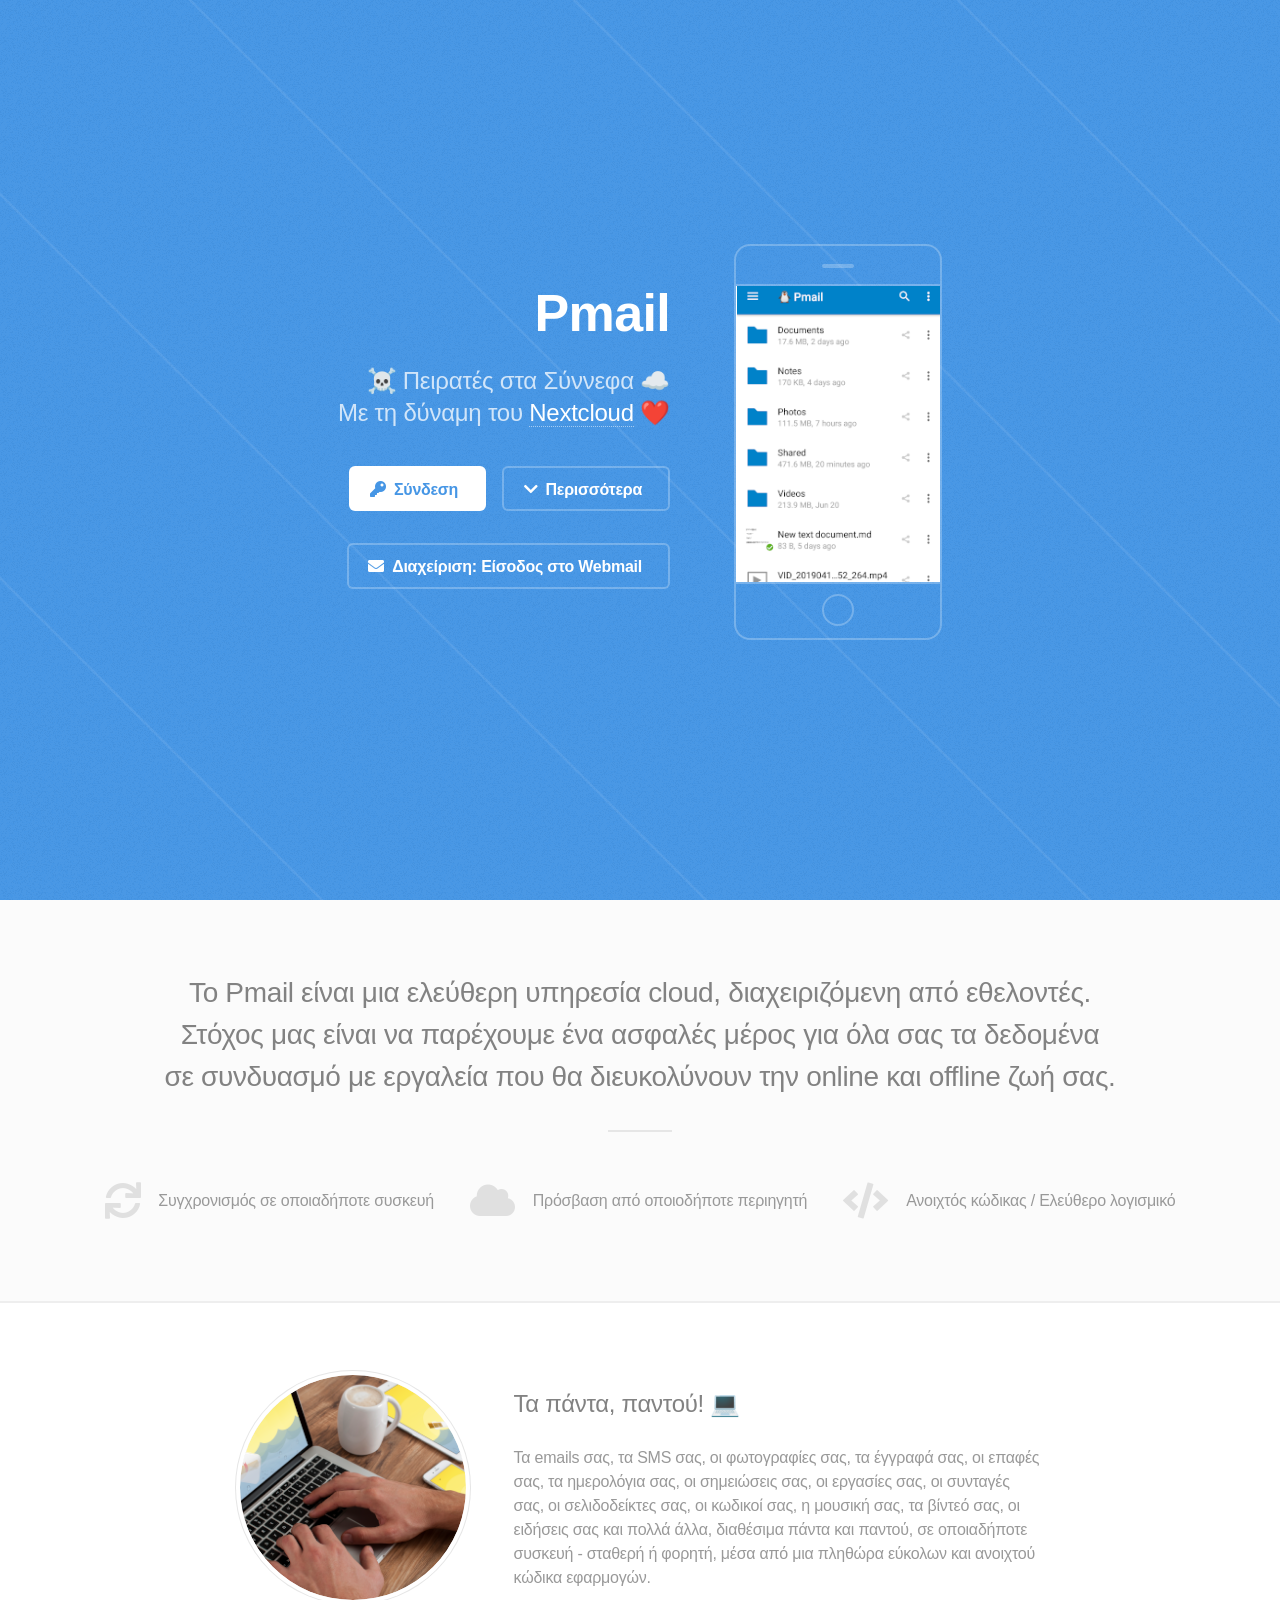
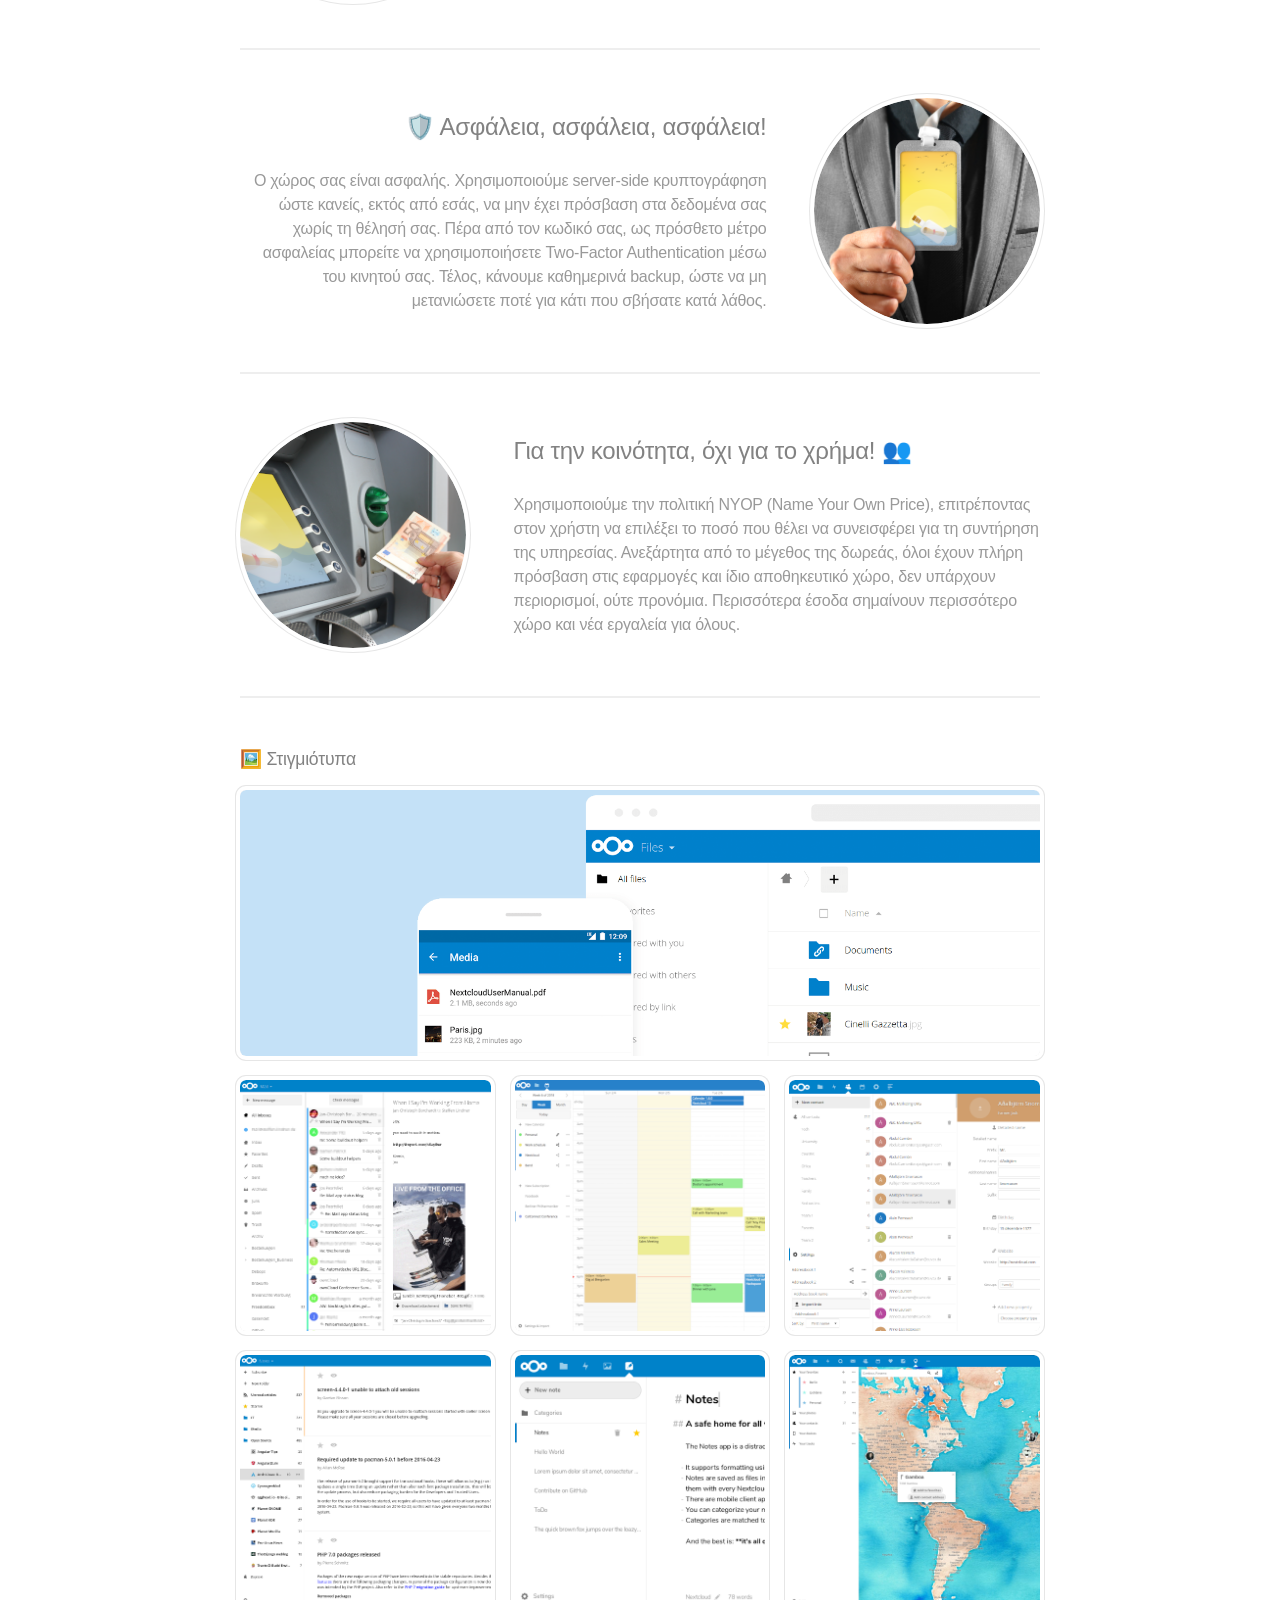
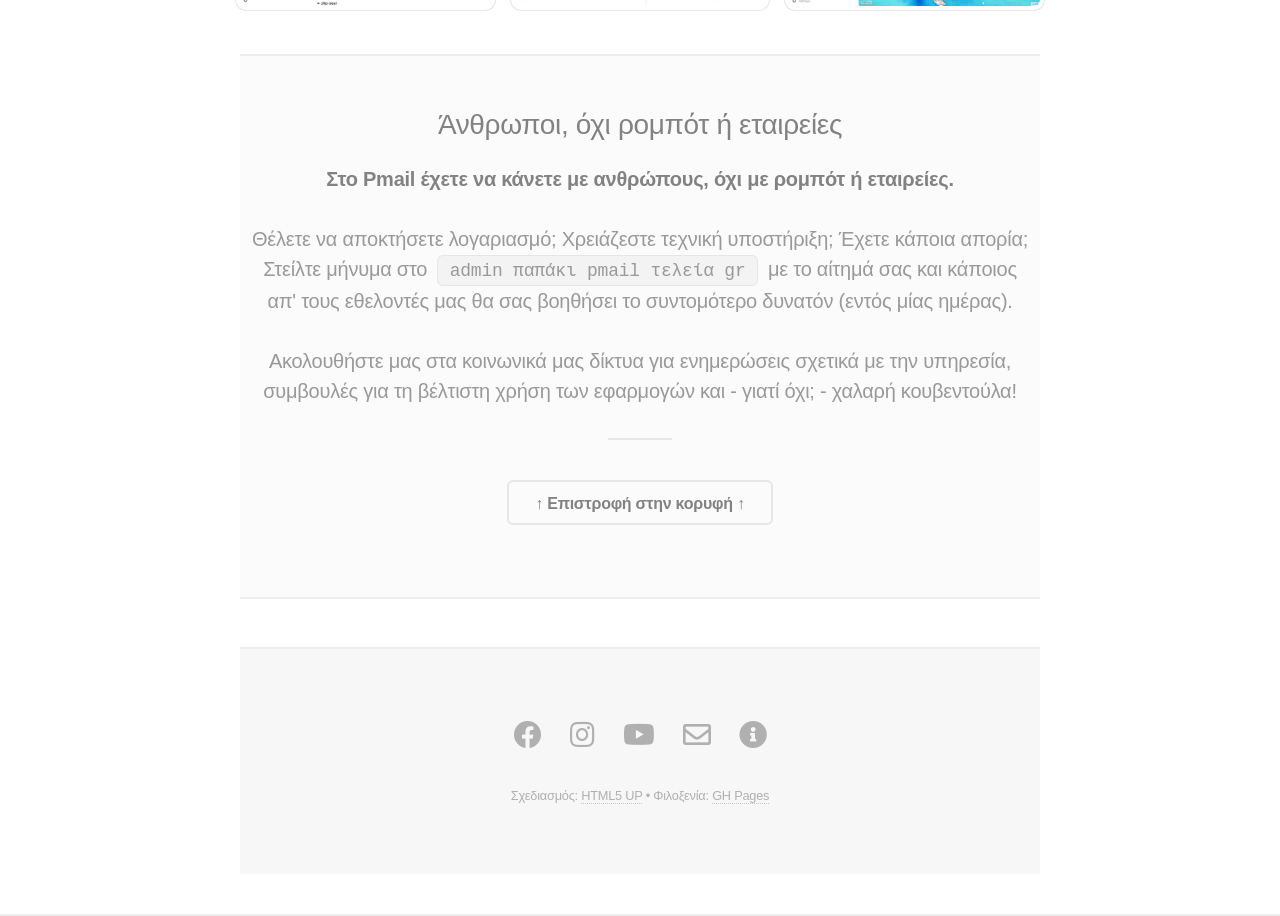
==== commit 9e7db283: "Update" ====
--- a/index.html
+++ b/index.html
@@ -7,13 +7,14 @@
 <html xmlns="http://www.w3.org/1999/xhtml"
   xmlns:og="http://ogp.me/ns#">
 	<head>
-		<title>🐧 Pmail</title>
+		<title>Pmail</title>
 		<meta charset="utf-8" />
+		<meta name="viewport" content="width=device-width, initial-scale=1, user-scalable=no" />
         <meta name="title" content="Pmail : Πειρατές Στα Σύννεφα">
         <meta name="description" content="Δωρεάν και ασφαλής cloud υπηρεσία, με τη δύναμη του Nextcloud.">
         <meta name="subject" content="Δωρεάν και ασφαλής cloud υπηρεσία, με τη δύναμη του Nextcloud.">
         <meta name="keywords" content="Pmail, Cloud, Nextcloud, , Owncloud, Dropbox, OneDrive, GoogleDrive, SpiderOak, Mega, iDrive, Box, Seafile, Pcloud, Mediafire, Syncthing, YandexDisk, Cozy, TeamDrive, AmazonCloud, Google Docs, Zoho, RSS, CalDav, CardDav, WebDav, Calendar, Notes, Tasks, Bookmarks, Sync">
-        <meta name="author" content="Pmail.gr">
+        <meta name="author" content="Pmail : Πειρατές Στα Σύννεφα">
         <meta name="robots" content="index,follow">
         <meta name="googlebot" content="index,follow">
 		<meta name="viewport" content="width=device-width, initial-scale=1, user-scalable=no" />
@@ -22,6 +23,8 @@
         <meta property="og:url" content="https://pmail.gr" />
         <meta property="og:image" content="https://pmail.gr/images/thumb.png" />
         <link rel="image_src" href="https://pmail.gr/images/thumb.png" />
+        <link rel="shortcut icon" href="https://pmail.gr/images/favicon.ico" type="image/x-icon">
+        <link rel="icon" href="https://pmail.gr/images/favicon.ico" type="image/x-icon">
 		<link rel="stylesheet" href="assets/css/main.css" />
 		<noscript><link rel="stylesheet" href="assets/css/noscript.css" /></noscript>
 	</head>
@@ -38,7 +41,7 @@
 						<li><a href="#one" class="button icon solid fa-chevron-down scrolly">Περισσότερα</a></li>
 					</ul>
                     <ul class="actions">
-                        <li><a href="#three" class="button icon solid scrolly">Διαβάστε τα τελευταία νέα! (03/05/20)</a></li>
+                        <li><a href="https://webmail.pmail.gr/" class="button icon solid fa-envelope">Διαχείριση: Είσοδος στο Webmail</a></li>
 					</ul>
 				</div>
 				<div class="image phone"><div class="inner"><img src="images/screen.png" alt="" /></div></div>
@@ -101,22 +104,13 @@
 					</section>
 
 		<!-- Three -->
-					<section id="three" class="special">
-<h4 align="left">📰 Νέα</h4>
-<h5 align="left">03/05/20 | 15:40</h5>
-<p align="left" style="color:green">Επιστρέψαμε! Βρισκόμαστε πλέον στη σταθερή έκδοση 18.04 και αναβαθμίσαμε ταυτόχρονα και 14 από τις εφαρμογές μας. Όλα θα πρέπει να λειτουργούν ομαλά τώρα... 😁</p>
-<h5 align="left">03/05/20 | 12:45</h5>
-<p align="left" style="color:red">Κατά τη διάρκεια της αναβάθμισης στην έκδοση 18.04 συναντήσαμε κάποιο πρόβλημα. Η υπηρεσία βρίσκεται προσωρινά εκτός λειτουργίας. Προσπαθούμε να το επιλύσουμε. Ευχαριστούμε για την κατανόηση! 😊</p>
-				</div>
-			</section>
 
-			<section id="four" class="wrapper style2 special">
+			<section id="three" class="wrapper style2 special">
 				<header class="major">
 					<h2>Άνθρωποι, όχι ρομπότ ή εταιρείες</h2>
 					<p><b>Στο Pmail έχετε να κάνετε με ανθρώπους, όχι με ρομπότ ή εταιρείες.</b><br /><br />
 					Θέλετε να αποκτήσετε λογαριασμό; Χρειάζεστε τεχνική υποστήριξη; Έχετε κάποια απορία;<br />
-                    Στείλτε μήνυμα στο <code>hello παπάκι pmail τελεία gr</code> ή επικοινωνήστε μαζί μας μέσω<br />
-                    του λογαριασμού μας στο <a rel="me" href="https://libretooth.gr/@pmail" target="_blank">Mastodon</a> και κάποιος απ' τους εθελοντές μας θα σας βοηθήσει!</p>
+                    Στείλτε μήνυμα στο <code>admin παπάκι pmail τελεία gr</code> με το αίτημά σας και κάποιος<br />απ' τους εθελοντές μας θα σας βοηθήσει το συντομότερο δυνατόν (εντός μίας ημέρας).</br></br>Ακολουθήστε μας στα κοινωνικά μας δίκτυα για ενημερώσεις σχετικά με την υπηρεσία, συμβουλές για τη βέλτιστη χρήση των εφαρμογών και - γιατί όχι; - χαλαρή κουβεντούλα!</p>
                 </header>
 				<ul class="actions special">
 					<li><a href="#header" class="button scrolly">&uarr; Επιστροφή στην κορυφή &uarr;</a></li>
@@ -127,13 +121,13 @@
 		<!-- Footer -->
 			<footer id="footer">
 				<ul class="icons">
-					<li><a href="https://libretooth.gr/@pmail" target="_blank" class="icon brands fa-mastodon"><span class="label">Mastodon</span></a></li>
-                    <li><a href="https://open.tube/video-channels/pmail/videos" target="_blank" class="icon brands fa-youtube"><span class="label">OpenTube</span></a></li>
-                    <li><a href="https://libretooth.gr/users/pmail.rss" target="_blank" class="icon solid fa-rss"><span class="label">RSS</span></a></li>
-                    <li><a href="https://el.liberapay.com/pmail/" target="_blank" class="icon solid fa-hand-holding-usd"><span class="label">Liberapay</span></a></li>
+                    <li><a href="https://facebook.com/pmailcloud" target="_blank" class="icon brands fa-facebook"><span class="label">Facebook</span></a></li>
+					<li><a href="https://instagram.com/pmailcloud" target="_blank" class="icon brands fa-instagram"><span class="label">Instagram</span></a></li>
+                    <li><a href="https://www.youtube.com/channel/UCO6HuLrEo0y2lHlDrzF6qDw" target="_blank" class="icon brands fa-youtube"><span class="label">YouTube</span></a></li>
+                    <li><a href="mailto:admin@pmail.gr?subject=Contact from pmail.gr" class="icon fas fa-envelope"><span class="label">Mail</span></a></li>
                     <li><a href="https://status.pmail.gr/" target="_blank" class="icon solid fas fa-info-circle"><span class="label">Uptime</span></a></li>
 				</ul>
-				<p class="copyright">Pmail 2020. Πρότυπο σελίδας: <a href="http://html5up.net">HTML5 UP</a>. Φιλοξενία: <a href="https://pages.github.com/">GitHub Pages</a></p>
+				<p class="copyright">Σχεδιασμός: <a href="http://html5up.net">HTML5 UP</a> &#8226; Φιλοξενία: <a href="https://pages.github.com/">GH Pages</a></p>
 			</footer>
 
 		<!-- Scripts -->
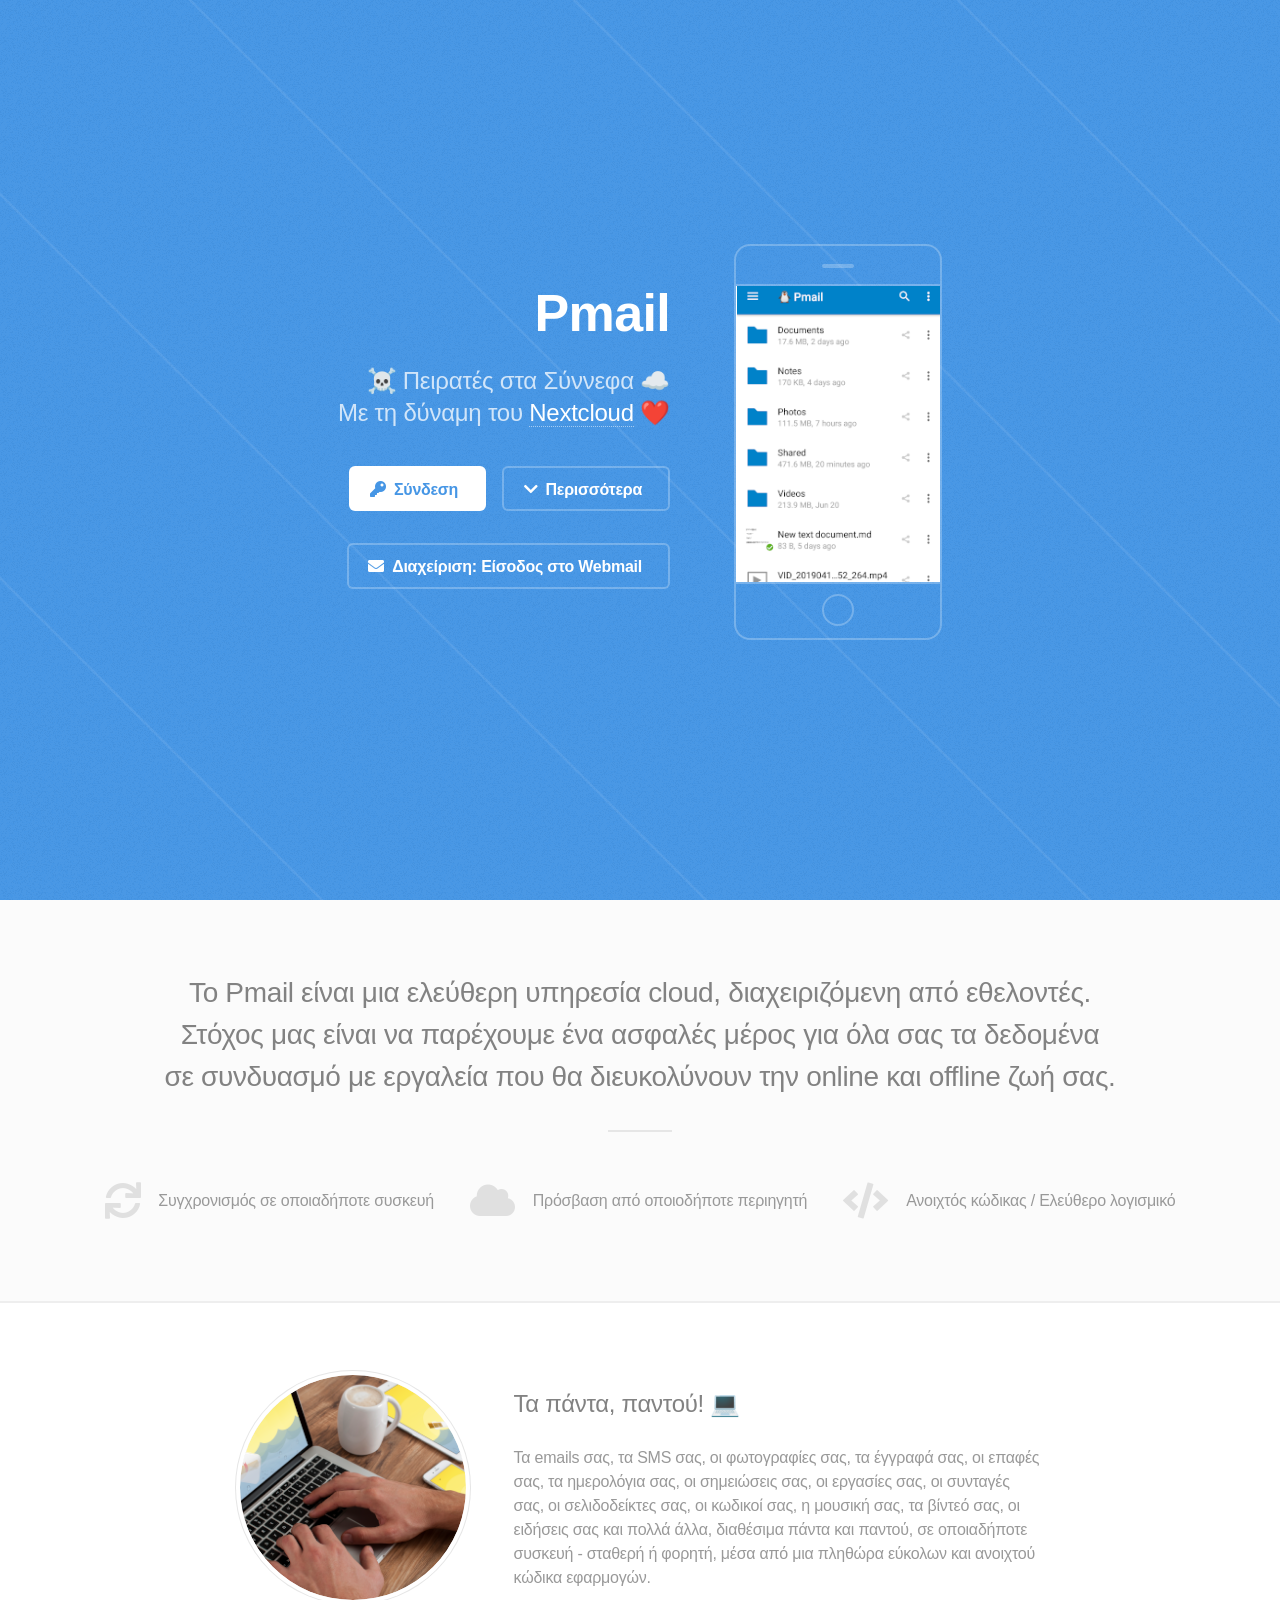
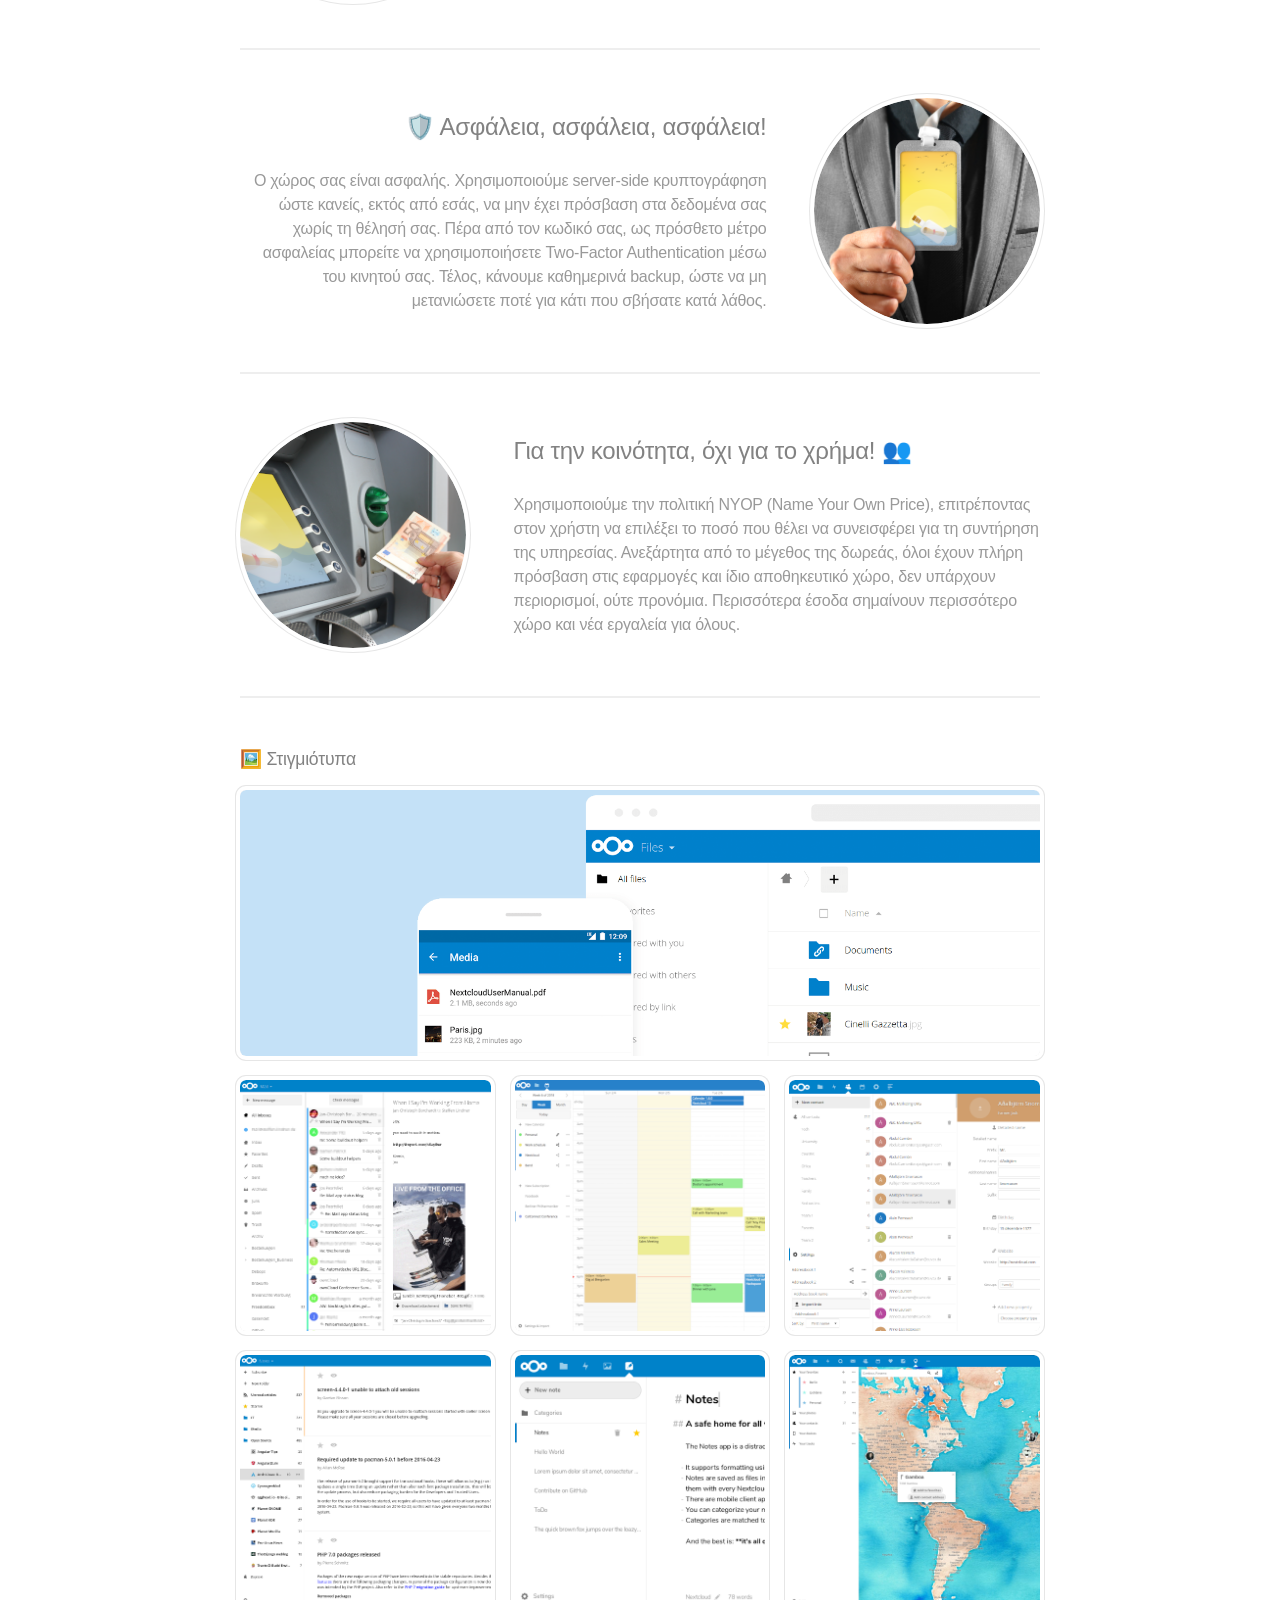
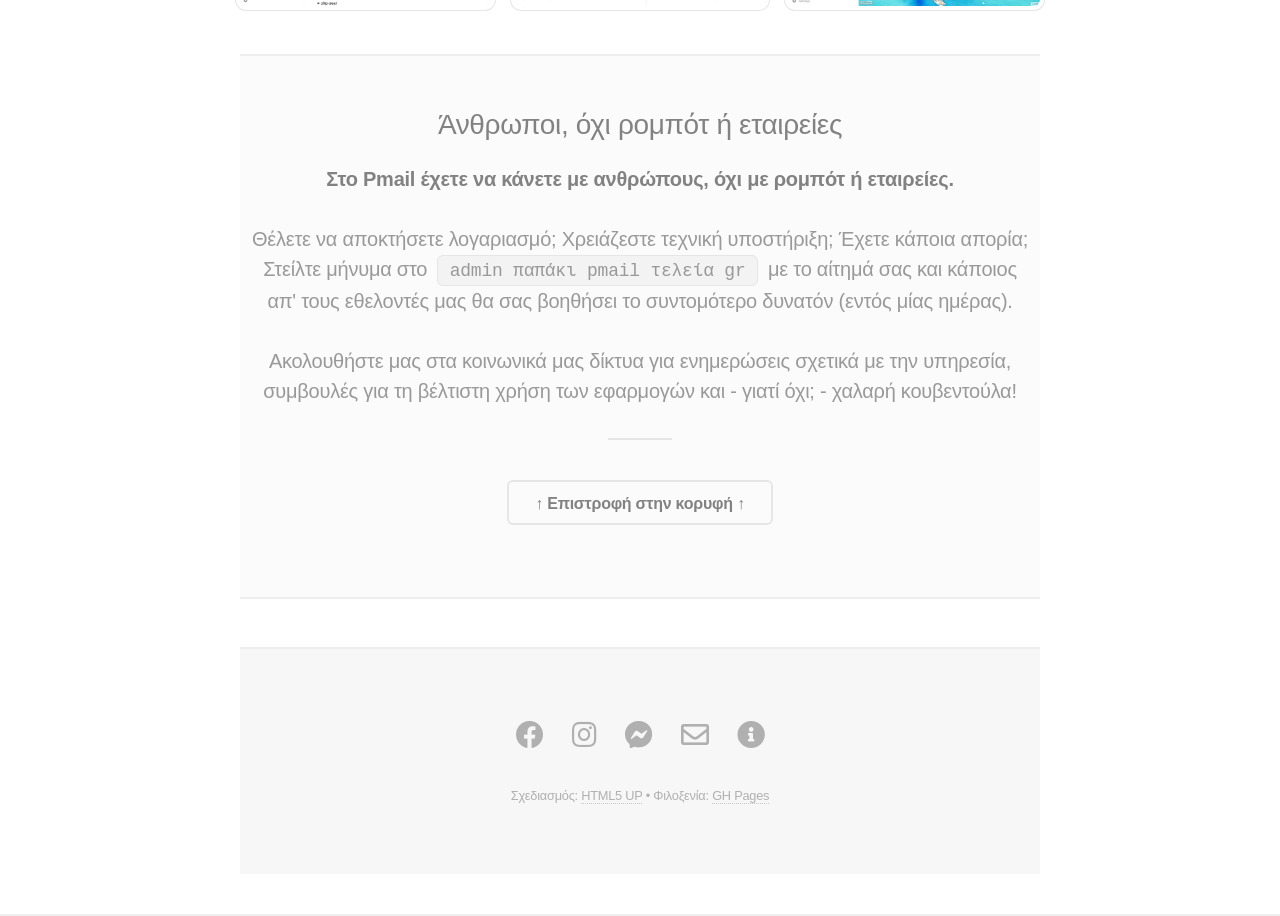
==== commit 9d6fb77e: "Updating social" ====
--- a/index.html
+++ b/index.html
@@ -27,6 +27,31 @@
         <link rel="icon" href="https://pmail.gr/images/favicon.ico" type="image/x-icon">
 		<link rel="stylesheet" href="assets/css/main.css" />
 		<noscript><link rel="stylesheet" href="assets/css/noscript.css" /></noscript>
+<!-- Load Facebook SDK for JavaScript -->
+      <div id="fb-root"></div>
+      <script>
+        window.fbAsyncInit = function() {
+          FB.init({
+            xfbml            : true,
+            version          : 'v9.0'
+          });
+        };
+
+        (function(d, s, id) {
+        var js, fjs = d.getElementsByTagName(s)[0];
+        if (d.getElementById(id)) return;
+        js = d.createElement(s); js.id = id;
+        js.src = 'https://connect.facebook.net/el_GR/sdk/xfbml.customerchat.js';
+        fjs.parentNode.insertBefore(js, fjs);
+      }(document, 'script', 'facebook-jssdk'));</script>
+
+      <!-- Your Chat Plugin code -->
+      <div class="fb-customerchat"
+        attribution=setup_tool
+        page_id="101338618387104"
+  logged_in_greeting="Καλησπέρα! Μπορούμε να βοηθήσουμε; :)"
+  logged_out_greeting="Καλησπέρα! Μπορούμε να βοηθήσουμε; :)">
+      </div>
 	</head>
 	<body class="is-preload">
 
@@ -121,11 +146,11 @@
 		<!-- Footer -->
 			<footer id="footer">
 				<ul class="icons">
-                    <li><a href="https://facebook.com/pmailcloud" target="_blank" class="icon brands fa-facebook"><span class="label">Facebook</span></a></li>
-					<li><a href="https://instagram.com/pmailcloud" target="_blank" class="icon brands fa-instagram"><span class="label">Instagram</span></a></li>
-                    <li><a href="https://www.youtube.com/channel/UCO6HuLrEo0y2lHlDrzF6qDw" target="_blank" class="icon brands fa-youtube"><span class="label">YouTube</span></a></li>
-                    <li><a href="mailto:admin@pmail.gr?subject=Contact from pmail.gr" class="icon fas fa-envelope"><span class="label">Mail</span></a></li>
-                    <li><a href="https://status.pmail.gr/" target="_blank" class="icon solid fas fa-info-circle"><span class="label">Uptime</span></a></li>
+                    <li><a href="https://facebook.com/pmailcloud" target="_blank" class="icon brands fa-facebook" title="Facebook" alt="Facebook"><span class="label">Facebook</span></a></li>
+					<li><a href="https://instagram.com/pmailcloud" target="_blank" class="icon brands fa-instagram" title="Instagram" alt="Instagram"><span class="label">Instagram</span></a></li>
+                    <li><a href="https://m.me/pmailcloud" target="_blank" class="icon brands fa-facebook-messenger" title="Messenger" alt="Messenger"><span class="label">Messenger</span></a></li>
+                    <li><a href="mailto:admin@pmail.gr?subject=Contact from pmail.gr" class="icon fas fa-envelope" title="Mail" alt="Mail"><span class="label">Mail</span></a></li>
+                    <li><a href="https://status.pmail.gr/" target="_blank" class="icon solid fas fa-info-circle" title="Uptime" alt="Uptime"><span class="label">Uptime</span></a></li>
 				</ul>
 				<p class="copyright">Σχεδιασμός: <a href="http://html5up.net">HTML5 UP</a> &#8226; Φιλοξενία: <a href="https://pages.github.com/">GH Pages</a></p>
 			</footer>
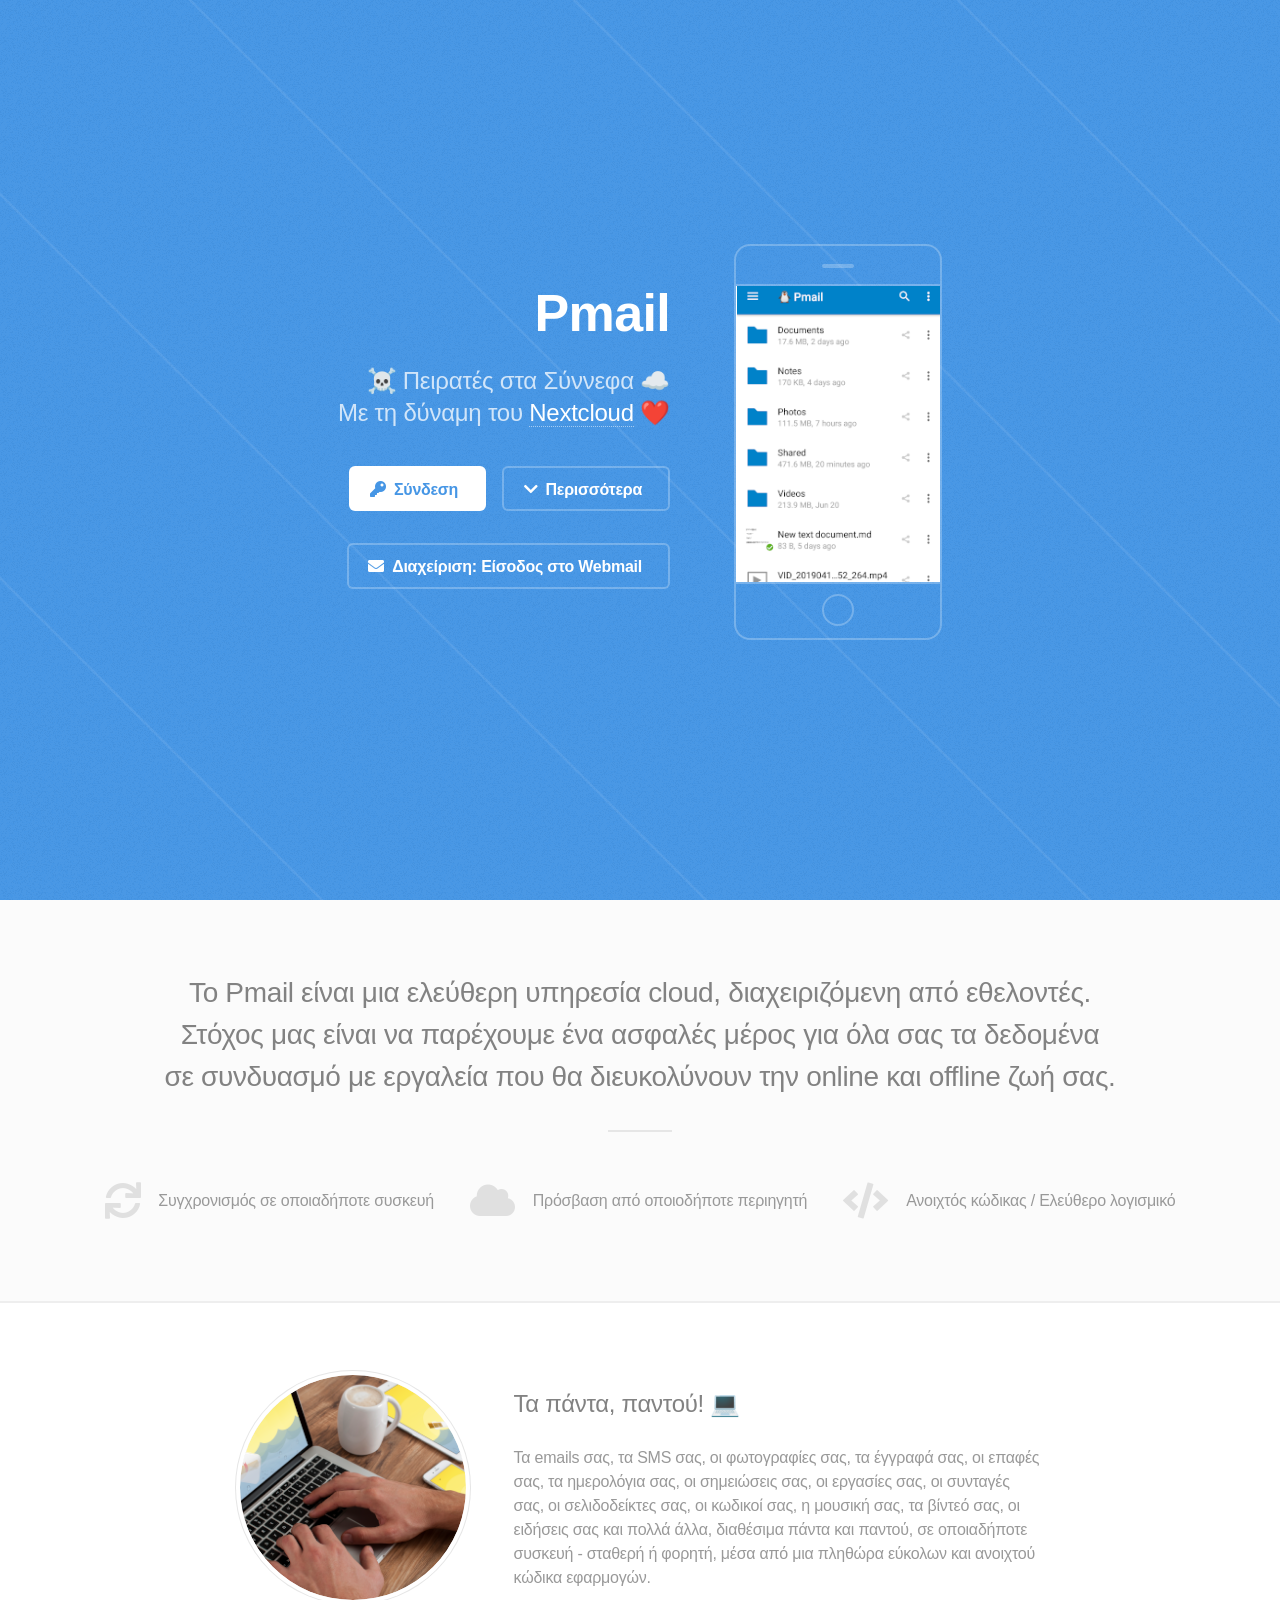
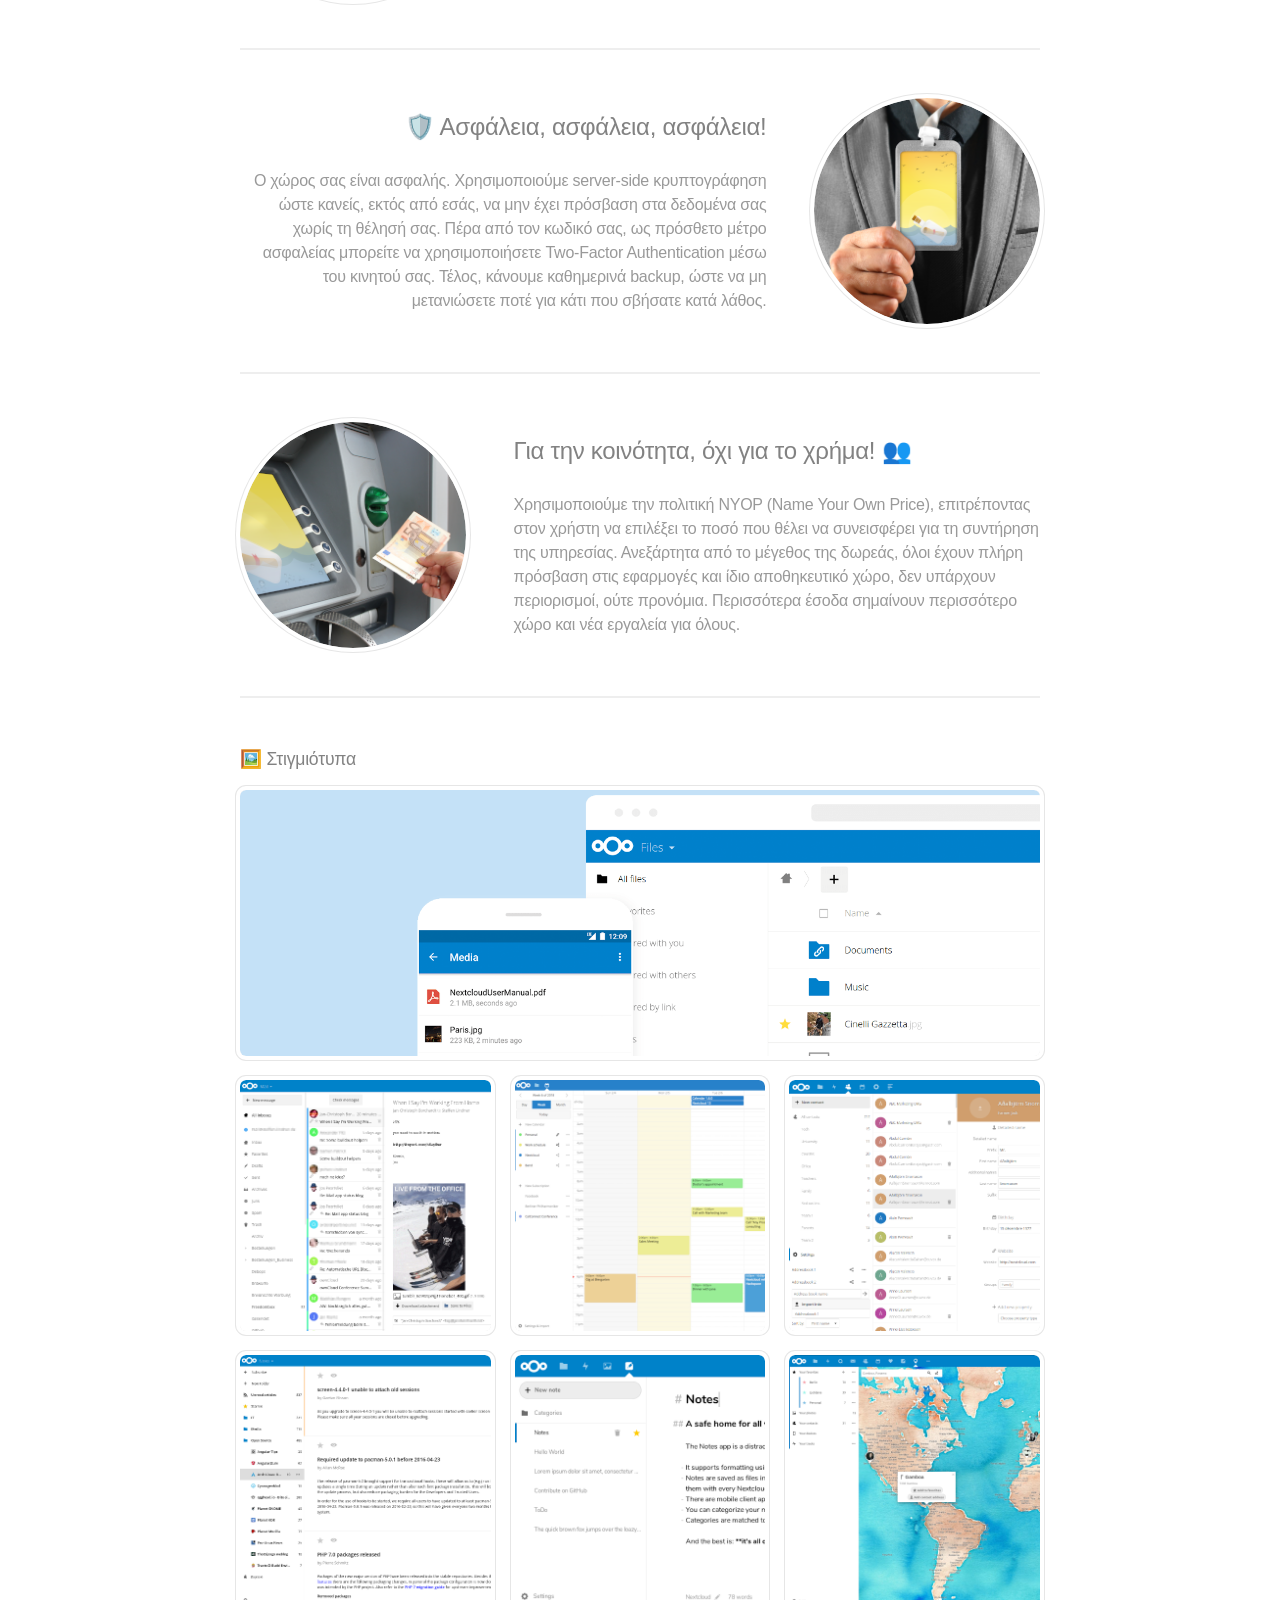
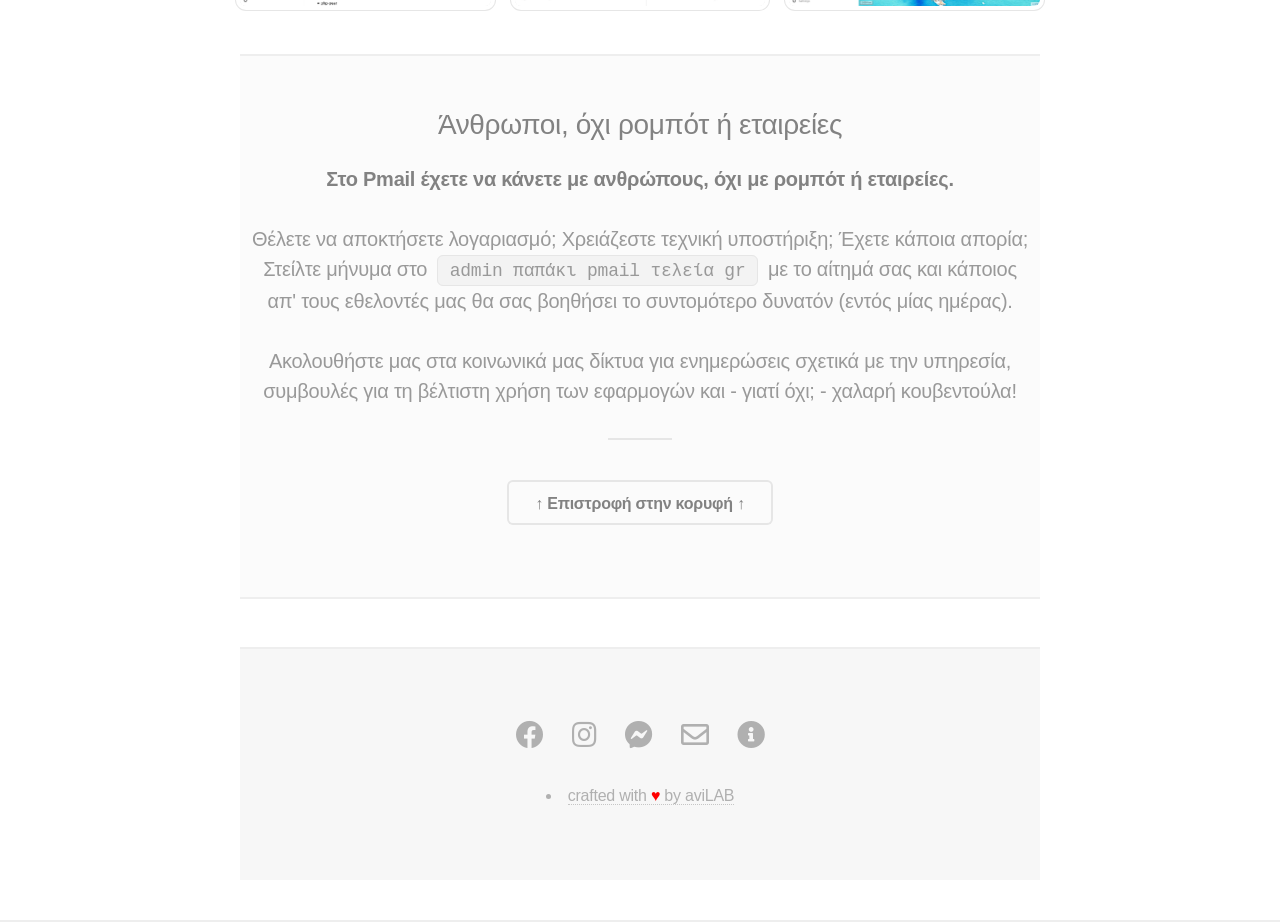
==== commit d1e95eb9: "Update links" ====
--- a/index.html
+++ b/index.html
@@ -1,10 +1,5 @@
 <!DOCTYPE HTML>
-<!--
-	Fractal by HTML5 UP
-	html5up.net | @ajlkn
-	Free for personal and commercial use under the CCA 3.0 license (html5up.net/license)
--->
-<html xmlns="http://www.w3.org/1999/xhtml"
+<html lang="el" xmlns="http://www.w3.org/1999/xhtml"
   xmlns:og="http://ogp.me/ns#">
 	<head>
 		<title>Pmail</title>
@@ -17,11 +12,18 @@
         <meta name="author" content="Pmail : Πειρατές Στα Σύννεφα">
         <meta name="robots" content="index,follow">
         <meta name="googlebot" content="index,follow">
-		<meta name="viewport" content="width=device-width, initial-scale=1, user-scalable=no" />
+		<meta http-equiv="content-language" content="el">
+		<meta name="twitter:card" content="Δωρεάν και ασφαλής cloud υπηρεσία, με τη δύναμη του Nextcloud.">
+		<meta name="twitter:description" content="Δωρεάν και ασφαλής cloud υπηρεσία, με τη δύναμη του Nextcloud.">
+		<meta name="twitter:title" content="Pmail : Πειρατές Στα Σύννεφα">
+		<meta name="twitter:image" content="https://pmail.gr/images/thumb.png">
         <meta property="og:title" content="Pmail : Πειρατές Στα Σύννεφα" />
         <meta property="og:description" content="Δωρεάν και ασφαλής cloud υπηρεσία, με τη δύναμη του Nextcloud." />
         <meta property="og:url" content="https://pmail.gr" />
         <meta property="og:image" content="https://pmail.gr/images/thumb.png" />
+        <meta property=og:type content=website />
+        <meta property=og:locale content=el_GR />
+        <link rel="canonical" href="https://pmail.gr">
         <link rel="image_src" href="https://pmail.gr/images/thumb.png" />
         <link rel="shortcut icon" href="https://pmail.gr/images/favicon.ico" type="image/x-icon">
         <link rel="icon" href="https://pmail.gr/images/favicon.ico" type="image/x-icon">
@@ -152,7 +154,7 @@
                     <li><a href="mailto:admin@pmail.gr?subject=Contact from pmail.gr" class="icon fas fa-envelope" title="Mail" alt="Mail"><span class="label">Mail</span></a></li>
                     <li><a href="https://status.pmail.gr/" target="_blank" class="icon solid fas fa-info-circle" title="Uptime" alt="Uptime"><span class="label">Uptime</span></a></li>
 				</ul>
-				<p class="copyright">Σχεδιασμός: <a href="http://html5up.net">HTML5 UP</a> &#8226; Φιλοξενία: <a href="https://pages.github.com/">GH Pages</a></p>
+				<p class="copyright"><li><a href="https://avilab.gr" target="_blank">crafted with <span style="color:red;">&hearts;</span> by aviLAB</a></li></p>
 			</footer>
 
 		<!-- Scripts -->
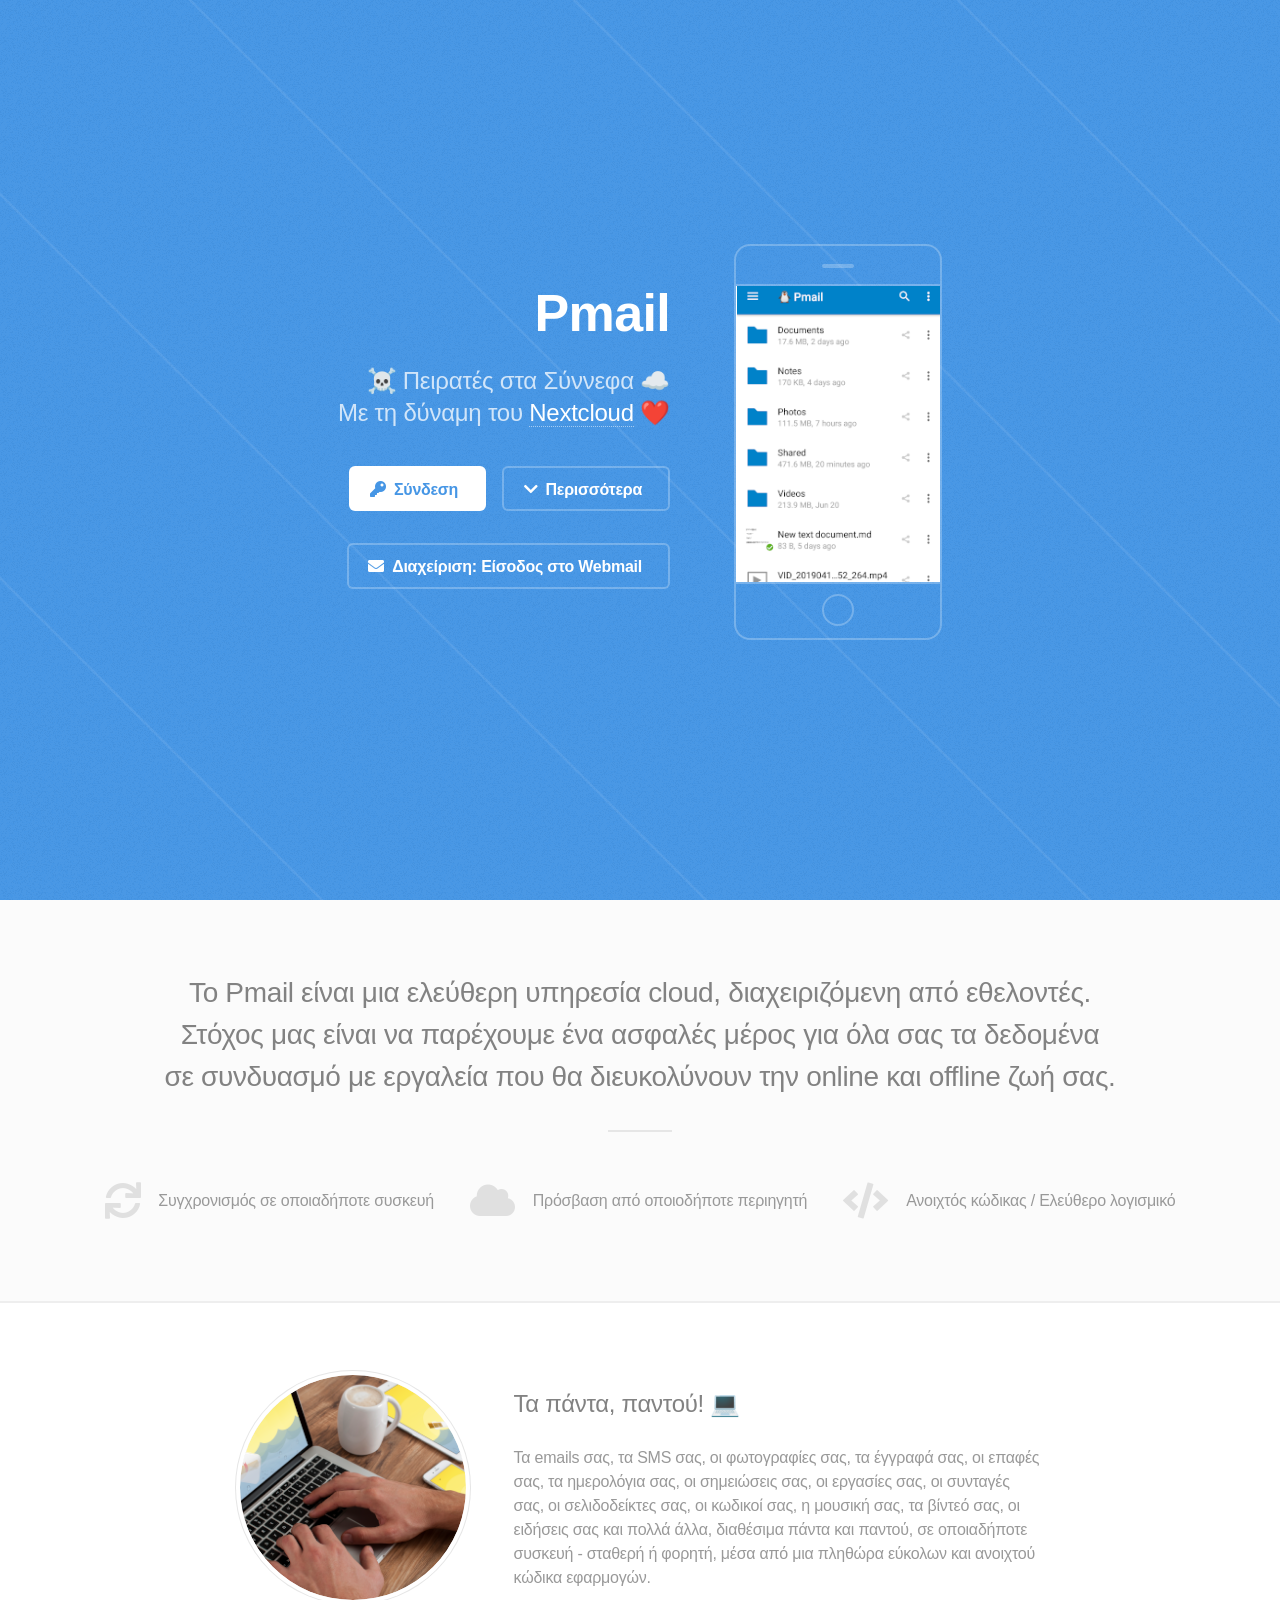
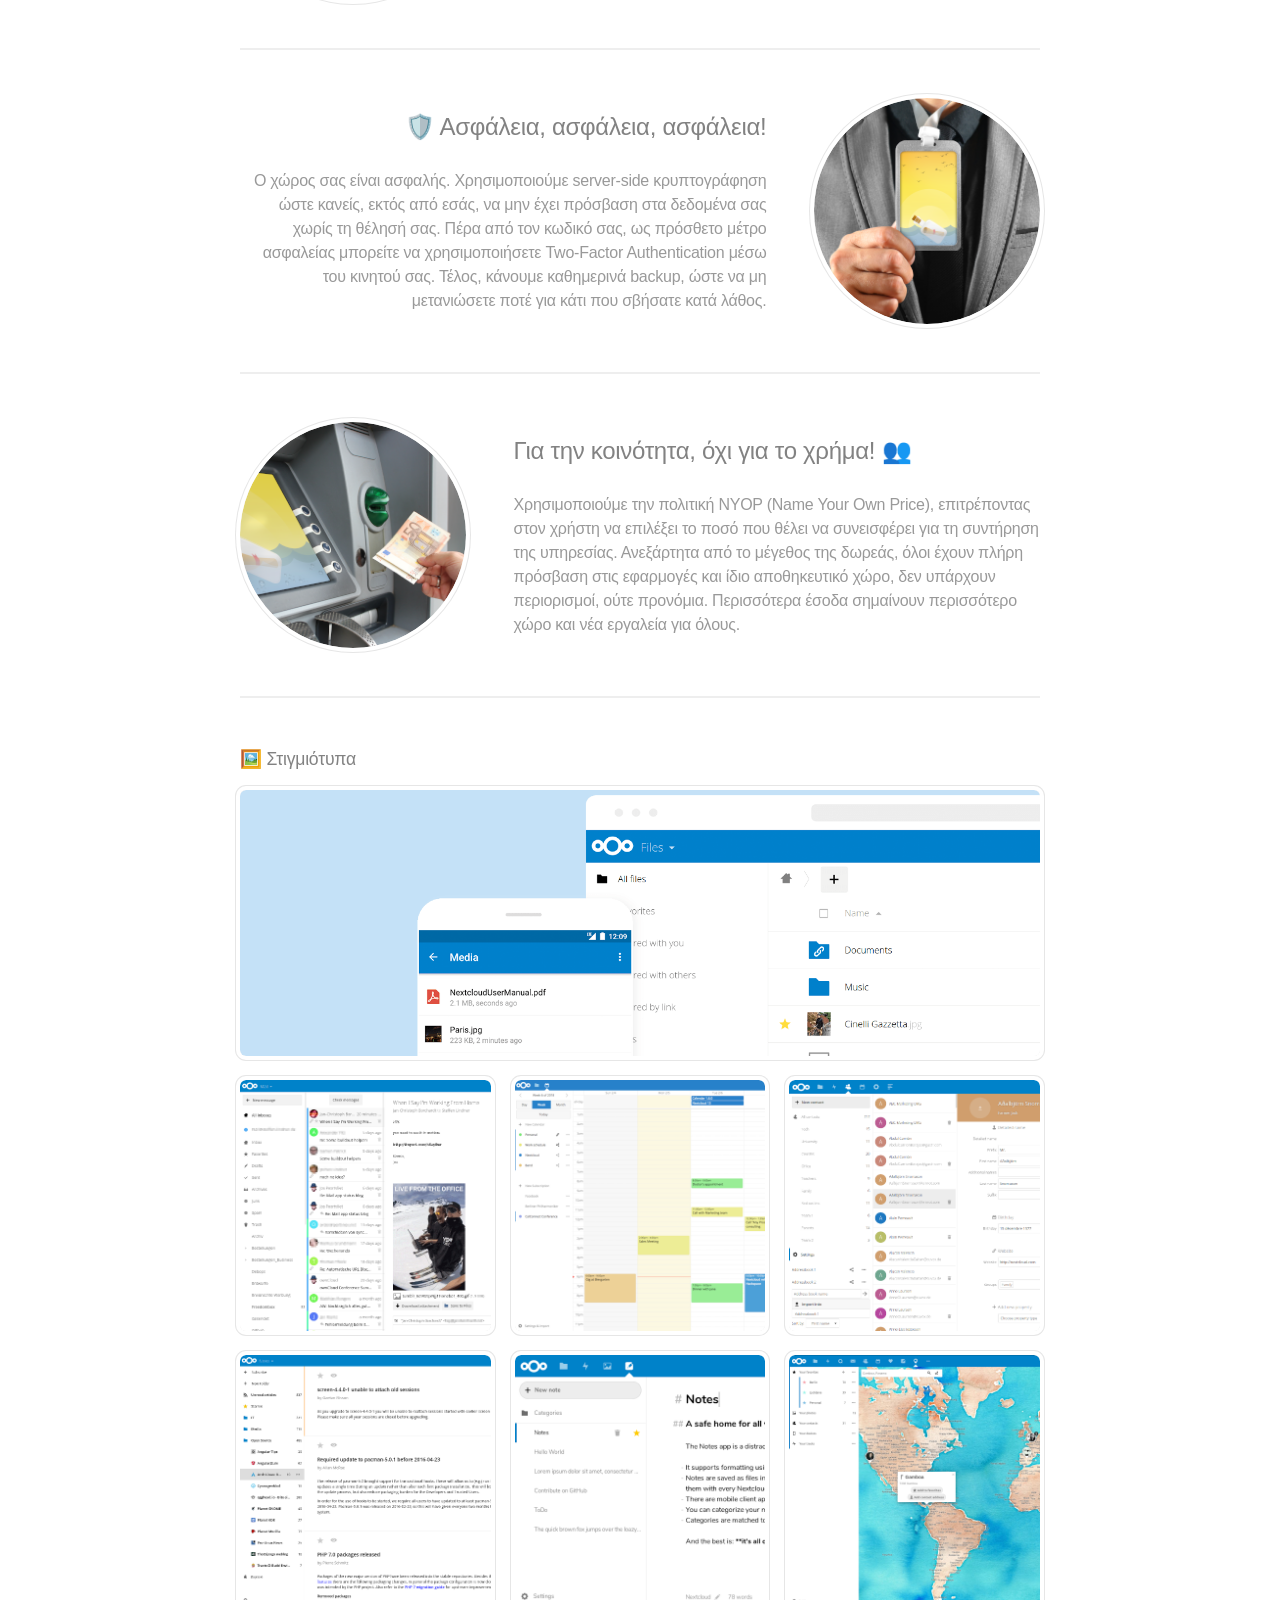
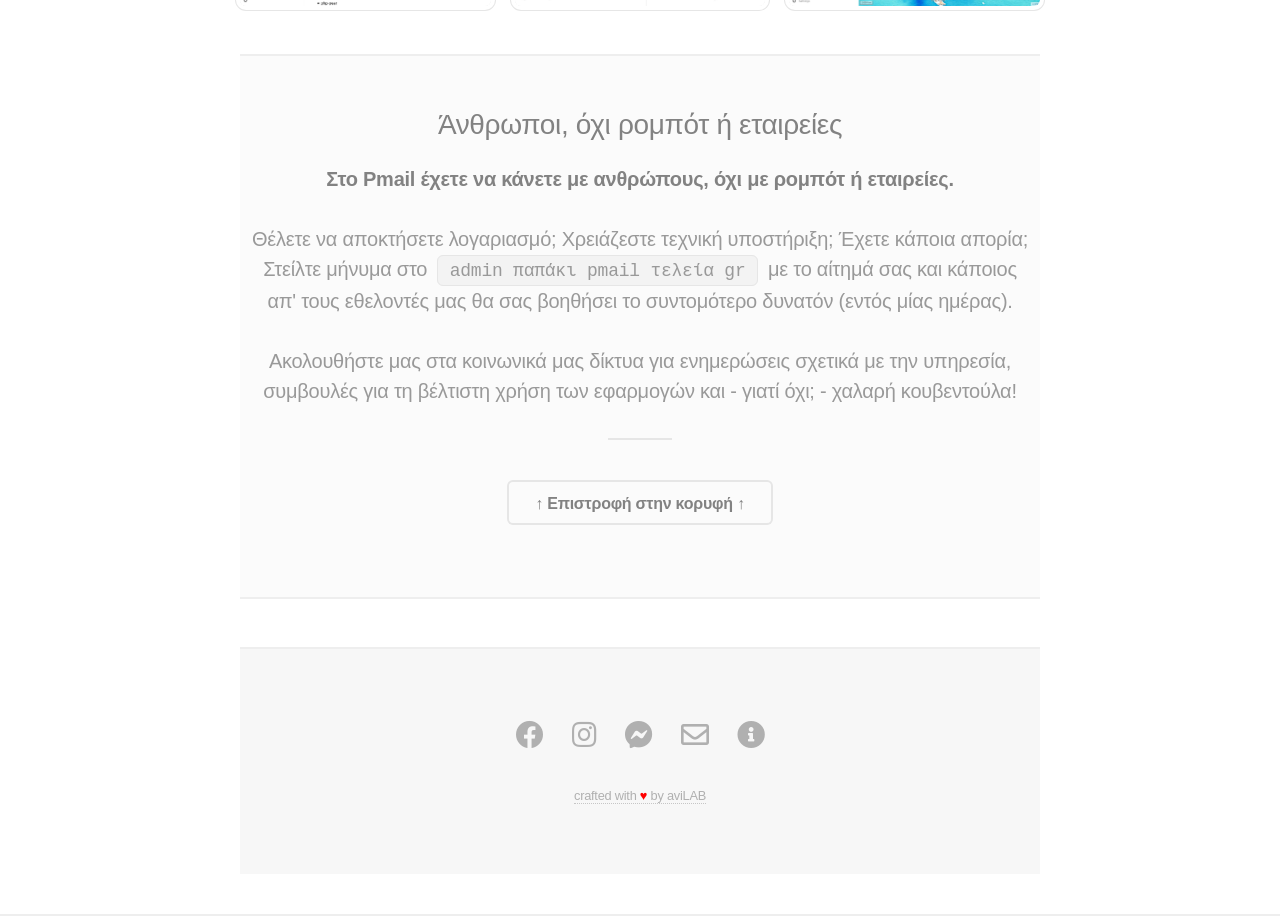
==== commit 39d6b13a: "Update" ====
--- a/index.html
+++ b/index.html
@@ -154,7 +154,7 @@
                     <li><a href="mailto:admin@pmail.gr?subject=Contact from pmail.gr" class="icon fas fa-envelope" title="Mail" alt="Mail"><span class="label">Mail</span></a></li>
                     <li><a href="https://status.pmail.gr/" target="_blank" class="icon solid fas fa-info-circle" title="Uptime" alt="Uptime"><span class="label">Uptime</span></a></li>
 				</ul>
-				<p class="copyright"><li><a href="https://avilab.gr" target="_blank">crafted with <span style="color:red;">&hearts;</span> by aviLAB</a></li></p>
+				<p class="copyright"><a href="https://avilab.gr" target="_blank">crafted with <span style="color:red;">&hearts;</span> by aviLAB</a></p>
 			</footer>
 
 		<!-- Scripts -->
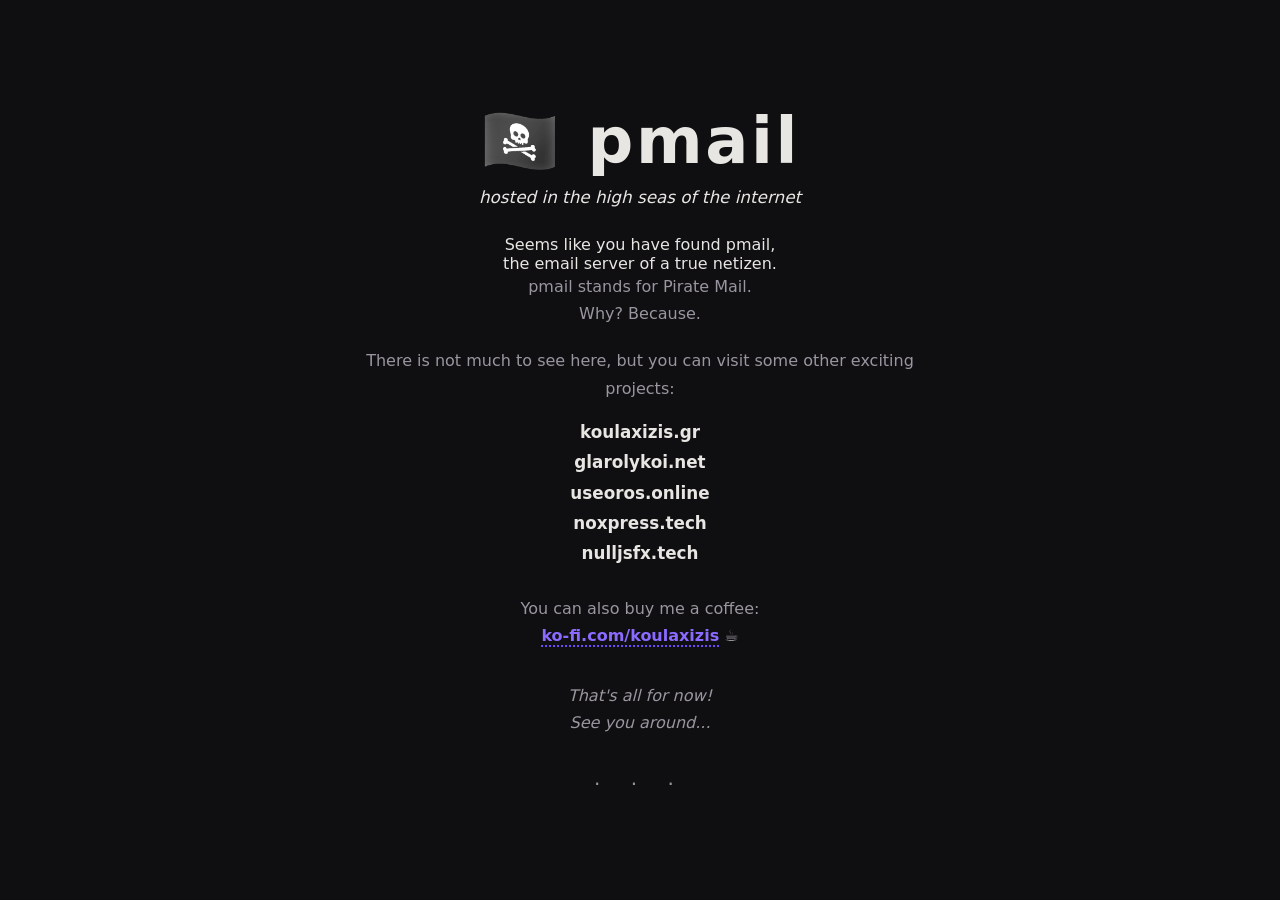
==== commit 6fe04a28: "Create index.html" ====
--- a/index.html
+++ b/index.html
@@ -1,169 +1,175 @@
-<!DOCTYPE HTML>
-<html lang="el" xmlns="http://www.w3.org/1999/xhtml"
-  xmlns:og="http://ogp.me/ns#">
-	<head>
-		<title>Pmail</title>
-		<meta charset="utf-8" />
-		<meta name="viewport" content="width=device-width, initial-scale=1, user-scalable=no" />
-        <meta name="title" content="Pmail : Πειρατές Στα Σύννεφα">
-        <meta name="description" content="Δωρεάν και ασφαλής cloud υπηρεσία, με τη δύναμη του Nextcloud.">
-        <meta name="subject" content="Δωρεάν και ασφαλής cloud υπηρεσία, με τη δύναμη του Nextcloud.">
-        <meta name="keywords" content="Pmail, Cloud, Nextcloud, , Owncloud, Dropbox, OneDrive, GoogleDrive, SpiderOak, Mega, iDrive, Box, Seafile, Pcloud, Mediafire, Syncthing, YandexDisk, Cozy, TeamDrive, AmazonCloud, Google Docs, Zoho, RSS, CalDav, CardDav, WebDav, Calendar, Notes, Tasks, Bookmarks, Sync">
-        <meta name="author" content="Pmail : Πειρατές Στα Σύννεφα">
-        <meta name="robots" content="index,follow">
-        <meta name="googlebot" content="index,follow">
-		<meta http-equiv="content-language" content="el">
-		<meta name="twitter:card" content="Δωρεάν και ασφαλής cloud υπηρεσία, με τη δύναμη του Nextcloud.">
-		<meta name="twitter:description" content="Δωρεάν και ασφαλής cloud υπηρεσία, με τη δύναμη του Nextcloud.">
-		<meta name="twitter:title" content="Pmail : Πειρατές Στα Σύννεφα">
-		<meta name="twitter:image" content="https://pmail.gr/images/thumb.png">
-        <meta property="og:title" content="Pmail : Πειρατές Στα Σύννεφα" />
-        <meta property="og:description" content="Δωρεάν και ασφαλής cloud υπηρεσία, με τη δύναμη του Nextcloud." />
-        <meta property="og:url" content="https://pmail.gr" />
-        <meta property="og:image" content="https://pmail.gr/images/thumb.png" />
-        <meta property=og:type content=website />
-        <meta property=og:locale content=el_GR />
-        <link rel="canonical" href="https://pmail.gr">
-        <link rel="image_src" href="https://pmail.gr/images/thumb.png" />
-        <link rel="shortcut icon" href="https://pmail.gr/images/favicon.ico" type="image/x-icon">
-        <link rel="icon" href="https://pmail.gr/images/favicon.ico" type="image/x-icon">
-		<link rel="stylesheet" href="assets/css/main.css" />
-		<noscript><link rel="stylesheet" href="assets/css/noscript.css" /></noscript>
-<!-- Load Facebook SDK for JavaScript -->
-      <div id="fb-root"></div>
-      <script>
-        window.fbAsyncInit = function() {
-          FB.init({
-            xfbml            : true,
-            version          : 'v9.0'
-          });
-        };
-
-        (function(d, s, id) {
-        var js, fjs = d.getElementsByTagName(s)[0];
-        if (d.getElementById(id)) return;
-        js = d.createElement(s); js.id = id;
-        js.src = 'https://connect.facebook.net/el_GR/sdk/xfbml.customerchat.js';
-        fjs.parentNode.insertBefore(js, fjs);
-      }(document, 'script', 'facebook-jssdk'));</script>
-
-      <!-- Your Chat Plugin code -->
-      <div class="fb-customerchat"
-        attribution=setup_tool
-        page_id="101338618387104"
-  logged_in_greeting="Καλησπέρα! Μπορούμε να βοηθήσουμε; :)"
-  logged_out_greeting="Καλησπέρα! Μπορούμε να βοηθήσουμε; :)">
-      </div>
-	</head>
-	<body class="is-preload">
-
-		<!-- Header -->
-			<header id="header">
-				<div class="content">
-					<h1><a href="#">Pmail</a></h1>
-					<p>☠️ Πειρατές στα Σύννεφα ☁️<br />
-					Με τη δύναμη του <a href="https://nextcloud.com" target="_blank">Nextcloud</a> ❤️</p>
-					<ul class="actions">
-						<li><a href="https://cloud.pmail.gr/" class="button primary icon solid fa-key">Σύνδεση</a></li>
-						<li><a href="#one" class="button icon solid fa-chevron-down scrolly">Περισσότερα</a></li>
-					</ul>
-                    <ul class="actions">
-                        <li><a href="https://webmail.pmail.gr/" class="button icon solid fa-envelope">Διαχείριση: Είσοδος στο Webmail</a></li>
-					</ul>
-				</div>
-				<div class="image phone"><div class="inner"><img src="images/screen.png" alt="" /></div></div>
-			</header>
-
-		<!-- One -->
-			<section id="one" class="wrapper style2 special">
-				<header class="major">
-					<h2>Το Pmail είναι μια ελεύθερη υπηρεσία cloud, διαχειριζόμενη από εθελοντές. <br />
-            Στόχος μας είναι να παρέχουμε ένα ασφαλές μέρος για όλα σας τα δεδομένα <br />
-            σε συνδυασμό με εργαλεία που θα διευκολύνουν την online και offline ζωή σας.
-				</header>
-				<ul class="icons labeled">
-					<li><span class="icon solid fa-sync"><span class="label">Συγχρονισμός σε οποιαδήποτε συσκευή</span></span></li>
-					<li><span class="icon solid fa-cloud"><span class="label">Πρόσβαση από οποιοδήποτε περιηγητή</span></span></li>
-                    <li><span class="icon solid fa-code"><span class="label">Ανοιχτός κώδικας / Ελεύθερο λογισμικό</span></span></li>
-				</ul>
-			</section>
-
-		<!-- Two -->
-			<section id="two" class="wrapper">
-				<div class="inner alt">
-					<section class="spotlight">
-						<div class="image"><img src="images/pic01.png" alt="" /></div>
-						<div class="content">
-							<h3>Τα πάντα, παντού! 💻</h3>
-							<p>Τα emails σας, τα SMS σας, οι φωτογραφίες σας, τα έγγραφά σας, οι επαφές σας, τα ημερολόγια σας, οι σημειώσεις σας, οι εργασίες σας, οι συνταγές σας, οι σελιδοδείκτες σας, οι κωδικοί σας, η μουσική σας, τα βίντεό σας, οι ειδήσεις σας και πολλά άλλα, διαθέσιμα πάντα και παντού, σε οποιαδήποτε συσκευή - σταθερή ή φορητή, μέσα από μια πληθώρα εύκολων και ανοιχτού κώδικα εφαρμογών.</p>
-						</div>
-					</section>
-					<section class="spotlight">
-						<div class="image"><img src="images/pic02.png" alt="" /></div>
-						<div class="content">
-							<h3>🛡️ Ασφάλεια, ασφάλεια, ασφάλεια!</h3>
-							<p>Ο χώρος σας είναι ασφαλής. Χρησιμοποιούμε server-side κρυπτογράφηση ώστε κανείς, εκτός από εσάς, να μην έχει πρόσβαση στα δεδομένα σας χωρίς τη θέλησή σας. Πέρα από τον κωδικό σας, ως πρόσθετο μέτρο ασφαλείας μπορείτε να χρησιμοποιήσετε Two-Factor Authentication μέσω του κινητού σας. Τέλος, κάνουμε καθημερινά backup, ώστε να μη μετανιώσετε ποτέ για κάτι που σβήσατε κατά λάθος.</p>
-						</div>
-					</section>
-					<section class="spotlight">
-						<div class="image"><img src="images/pic03.png" alt="" /></div>
-						<div class="content">
-							<h3>Για την κοινότητα, όχι για το χρήμα! 👥</h3>
-							<p>Χρησιμοποιούμε την πολιτική NYOP (Name Your Own Price), επιτρέποντας στον χρήστη να επιλέξει το ποσό που θέλει να συνεισφέρει για τη συντήρηση της υπηρεσίας. Ανεξάρτητα από το μέγεθος της δωρεάς, όλοι έχουν πλήρη πρόσβαση στις εφαρμογές και ίδιο αποθηκευτικό χώρο, δεν υπάρχουν περιορισμοί, ούτε προνόμια. Περισσότερα έσοδα σημαίνουν περισσότερο χώρο και νέα εργαλεία για όλους.</p>
-						</div>
-					</section>
-
-<section>
-	</body>
-<body>
-						<h4>🖼️ Στιγμιότυπα</h4>
-						<div class="box alt">
-							<div class="row gtr-uniform">
-								<div class="col-12"><span class="image fit"><img src="images/pic04.png" alt="Files" title="Files" /></span></div>
-								<div class="col-4"><span class="image fit"><img src="images/mail.png" alt="Mail" title="Mail" /></span></div>
-								<div class="col-4"><span class="image fit"><img src="images/calendar.png" alt="Calendar" title="Calendar" /></span></div>
-								<div class="col-4"><span class="image fit"><img src="images/contacts.png" alt="Contacts" title="Contacts" /></span></div>
-								<div class="col-4"><span class="image fit"><img src="images/news.png" alt="News" title="News" /></span></div>
-								<div class="col-4"><span class="image fit"><img src="images/notes.png" alt="Notes" title="Notes" /></span></div>
-								<div class="col-4"><span class="image fit"><img src="images/maps.png" alt="Maps" title="Maps" /></span></div>
-							</div>
-						</div>
-					</section>
-
-		<!-- Three -->
-
-			<section id="three" class="wrapper style2 special">
-				<header class="major">
-					<h2>Άνθρωποι, όχι ρομπότ ή εταιρείες</h2>
-					<p><b>Στο Pmail έχετε να κάνετε με ανθρώπους, όχι με ρομπότ ή εταιρείες.</b><br /><br />
-					Θέλετε να αποκτήσετε λογαριασμό; Χρειάζεστε τεχνική υποστήριξη; Έχετε κάποια απορία;<br />
-                    Στείλτε μήνυμα στο <code>admin παπάκι pmail τελεία gr</code> με το αίτημά σας και κάποιος<br />απ' τους εθελοντές μας θα σας βοηθήσει το συντομότερο δυνατόν (εντός μίας ημέρας).</br></br>Ακολουθήστε μας στα κοινωνικά μας δίκτυα για ενημερώσεις σχετικά με την υπηρεσία, συμβουλές για τη βέλτιστη χρήση των εφαρμογών και - γιατί όχι; - χαλαρή κουβεντούλα!</p>
-                </header>
-				<ul class="actions special">
-					<li><a href="#header" class="button scrolly">&uarr; Επιστροφή στην κορυφή &uarr;</a></li>
-				</ul>
-			</section>
-	
-
-		<!-- Footer -->
-			<footer id="footer">
-				<ul class="icons">
-                    <li><a href="https://facebook.com/pmailcloud" target="_blank" class="icon brands fa-facebook" title="Facebook" alt="Facebook"><span class="label">Facebook</span></a></li>
-					<li><a href="https://instagram.com/pmailcloud" target="_blank" class="icon brands fa-instagram" title="Instagram" alt="Instagram"><span class="label">Instagram</span></a></li>
-                    <li><a href="https://m.me/pmailcloud" target="_blank" class="icon brands fa-facebook-messenger" title="Messenger" alt="Messenger"><span class="label">Messenger</span></a></li>
-                    <li><a href="mailto:admin@pmail.gr?subject=Contact from pmail.gr" class="icon fas fa-envelope" title="Mail" alt="Mail"><span class="label">Mail</span></a></li>
-                    <li><a href="https://status.pmail.gr/" target="_blank" class="icon solid fas fa-info-circle" title="Uptime" alt="Uptime"><span class="label">Uptime</span></a></li>
-				</ul>
-				<p class="copyright"><a href="https://avilab.gr" target="_blank">crafted with <span style="color:red;">&hearts;</span> by aviLAB</a></p>
-			</footer>
-
-		<!-- Scripts -->
-			<script src="assets/js/jquery.min.js"></script>
-			<script src="assets/js/jquery.scrolly.min.js"></script>
-			<script src="assets/js/browser.min.js"></script>
-			<script src="assets/js/breakpoints.min.js"></script>
-			<script src="assets/js/util.js"></script>
-			<script src="assets/js/main.js"></script>
-
-	</body>
-</html>
+<!DOCTYPE html>
+<html lang="en">
+<head>
+<meta charset="UTF-8">
+<meta name="viewport" content="width=device-width, initial-scale=1.0">
+<title>pmail — Pirate Mail</title>
+<meta name="description" content="pmail stands for Pirate Mail. Why? Because. The email server of a true netizen, hosted in the high seas of the internet.">
+<meta name="robots" content="index, follow">
+<meta property="og:title" content="pmail — Pirate Mail">
+<meta property="og:description" content="The email server of a true netizen. Hosted in the high seas of the internet.">
+<meta property="og:type" content="website">
+<meta property="og:url" content="https://pmail.gr">
+<link rel="icon" href="data:image/svg+xml,%3Csvg xmlns='http://www.w3.org/2000/svg' viewBox='0 0 64 64'%3E%3Crect x='6' y='20' width='52' height='38' rx='4' fill='%236d4aff'/%3E%3Cpath d='M10 24l22 17 22-17' fill='none' stroke='%23fff' stroke-width='3' stroke-linecap='round' stroke-linejoin='round'/%3E%3Ccircle cx='32' cy='12' r='9' fill='%23fff'/%3E%3Ccircle cx='28.5' cy='10.5' r='2' fill='%23222'/%3E%3Ccircle cx='35.5' cy='10.5' r='2' fill='%23222'/%3E%3Cpath d='M26 16h12l-3 4h-6z' fill='%23222'/%3E%3Cpath d='M32 15v2' stroke='%23222' stroke-width='1.6'/%3E%3Crect x='32' y='1' width='2' height='7' fill='%23fff' transform='rotate(45 33 4)'/%3E%3C/svg%3E">
+
+<style>
+:root {
+  --bg: #0f0e11;
+  --fg: #e8e6e3;
+  --muted: #9a96a0;
+  --accent: #6d4aff;
+  --accent-hover: #8b6bff;
+}
+
+* { margin: 0; padding: 0; box-sizing: border-box; }
+
+html, body {
+  min-height: 100%;
+}
+
+body {
+  background: var(--bg);
+  color: var(--fg);
+  font-family: "Nunito", "Segoe UI", system-ui, -apple-system, sans-serif;
+  display: flex;
+  align-items: center;
+  justify-content: center;
+  min-height: 100vh;
+  padding: 2rem 1.25rem;
+}
+
+main {
+  text-align: center;
+  max-width: 560px;
+  width: 100%;
+}
+
+/* ===== FADE-IN ANIMATION ===== */
+main {
+  opacity: 0;
+  animation: fade-in 0.4s ease-out 0.1s forwards;
+}
+
+@keyframes fade-in {
+  from { opacity: 0; transform: translateY(8px); }
+  to   { opacity: 1; transform: translateY(0); }
+}
+
+@media (prefers-reduced-motion: reduce) {
+  main {
+    animation: none;
+    opacity: 1;
+  }
+}
+
+.title {
+  font-size: clamp(2.4rem, 8vw, 4rem);
+  font-weight: 800;
+  letter-spacing: 0.04em;
+  margin-bottom: 0.5rem;
+}
+
+.subtitle {
+  color: var(--muted);
+  font-style: italic;
+  font-size: 0.95rem;
+  margin-bottom: 2rem;
+}
+
+main > p:first-of-type {
+  font-size: 1.05rem;
+  color: var(--fg);
+  margin-bottom: 1.75rem;
+}
+
+main section p {
+  color: var(--muted);
+  line-height: 1.7;
+  margin-bottom: 1.25rem;
+}
+
+ul.projects {
+  list-style: none;
+  margin: 1rem 0 2rem;
+  display: flex;
+  flex-direction: column;
+  gap: 0.65rem;
+}
+
+ul.projects a {
+  color: var(--fg);
+  font-weight: 700;
+  font-size: 1.05rem;
+  text-decoration: none;
+  border-bottom: 2px solid transparent;
+  transition: color 0.15s ease, border-color 0.15s ease;
+}
+
+ul.projects a:hover,
+ul.projects a:focus-visible {
+  color: var(--accent-hover);
+  border-bottom-color: var(--accent-hover);
+}
+
+.coffee {
+  margin-bottom: 2rem;
+}
+
+.coffee a {
+  color: var(--accent-hover);
+  font-weight: 700;
+  text-decoration: none;
+  border-bottom: 2px dotted var(--accent);
+}
+
+.coffee a:hover,
+.coffee a:focus-visible {
+  color: #fff;
+}
+
+.signoff {
+  color: var(--muted);
+  font-style: italic;
+  line-height: 1.7;
+}
+
+.dots {
+  color: var(--muted);
+  font-size: 1.25rem;
+  letter-spacing: 0.6em;
+  margin-top: 2.25rem;
+}
+</style>
+</head>
+<body>
+
+<main>
+  <div class="title">🏴‍☠️ pmail</div>
+
+  <p class="subtitle">hosted in the high seas of the internet</p>
+
+  <p>Seems like you have found pmail,<br>the email server of a true netizen.</p>
+
+  <section>
+    <p>pmail stands for Pirate Mail.<br>Why? Because.</p>
+
+    <p>There is not much to see here, but you can visit some other exciting projects:</p>
+
+    <ul class="projects">
+      <li><a href="https://koulaxizis.gr" target="_blank" rel="noopener noreferrer">koulaxizis.gr</a></li>
+      <li><a href="https://glarolykoi.net" target="_blank" rel="noopener noreferrer">glarolykoi.net</a></li>
+      <li><a href="https://useoros.online/" target="_blank" rel="noopener noreferrer">useoros.online</a></li>
+      <li><a href="https://noxpress.tech" target="_blank" rel="noopener noreferrer">noxpress.tech</a></li>
+      <li><a href="https://nulljsfx.tech" target="_blank" rel="noopener noreferrer">nulljsfx.tech</a></li>
+    </ul>
+
+    <p class="coffee">You can also buy me a coffee:<br><a href="https://ko-fi.com/koulaxizis" target="_blank" rel="noopener noreferrer">ko-fi.com/koulaxizis</a> ☕</p>
+
+    <p class="signoff">That's all for now!<br>See you around...</p>
+  </section>
+
+  <div class="dots">· · ·</div>
+</main>
+
+</body>
+</html>
